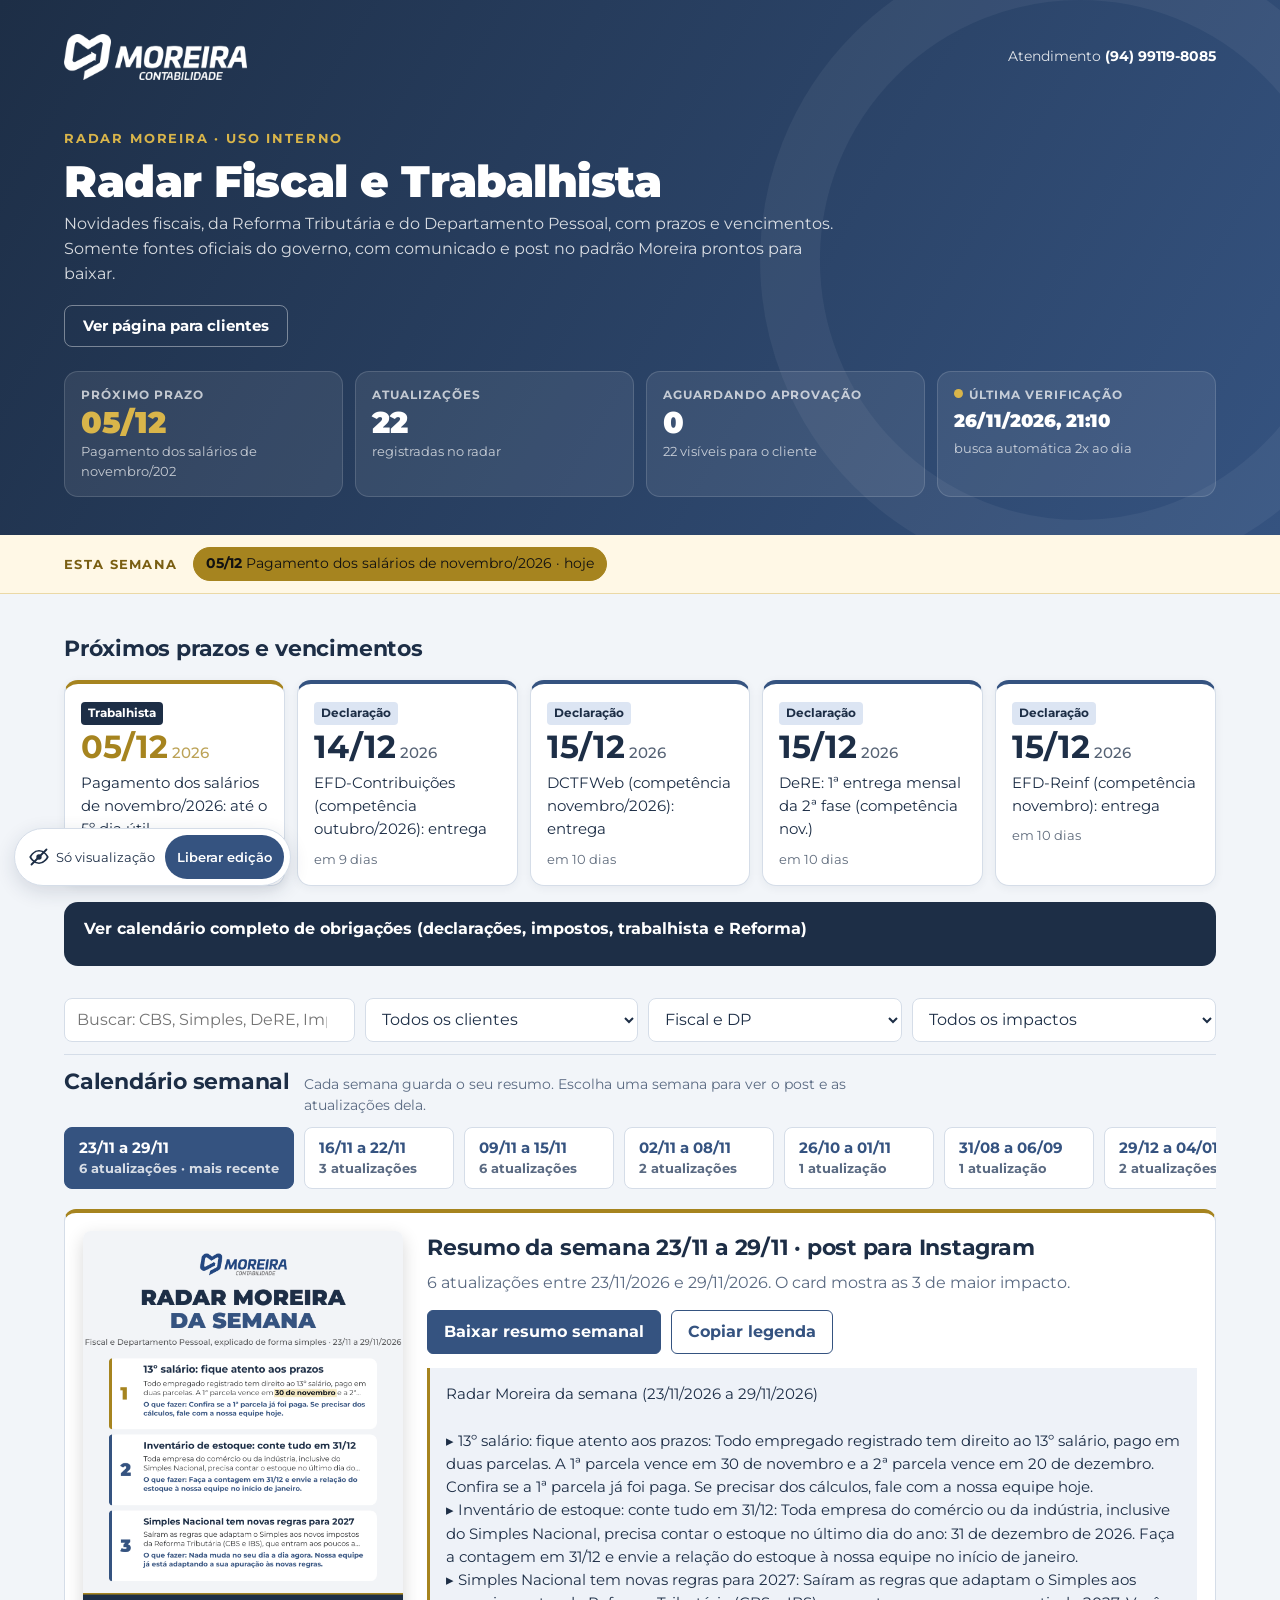
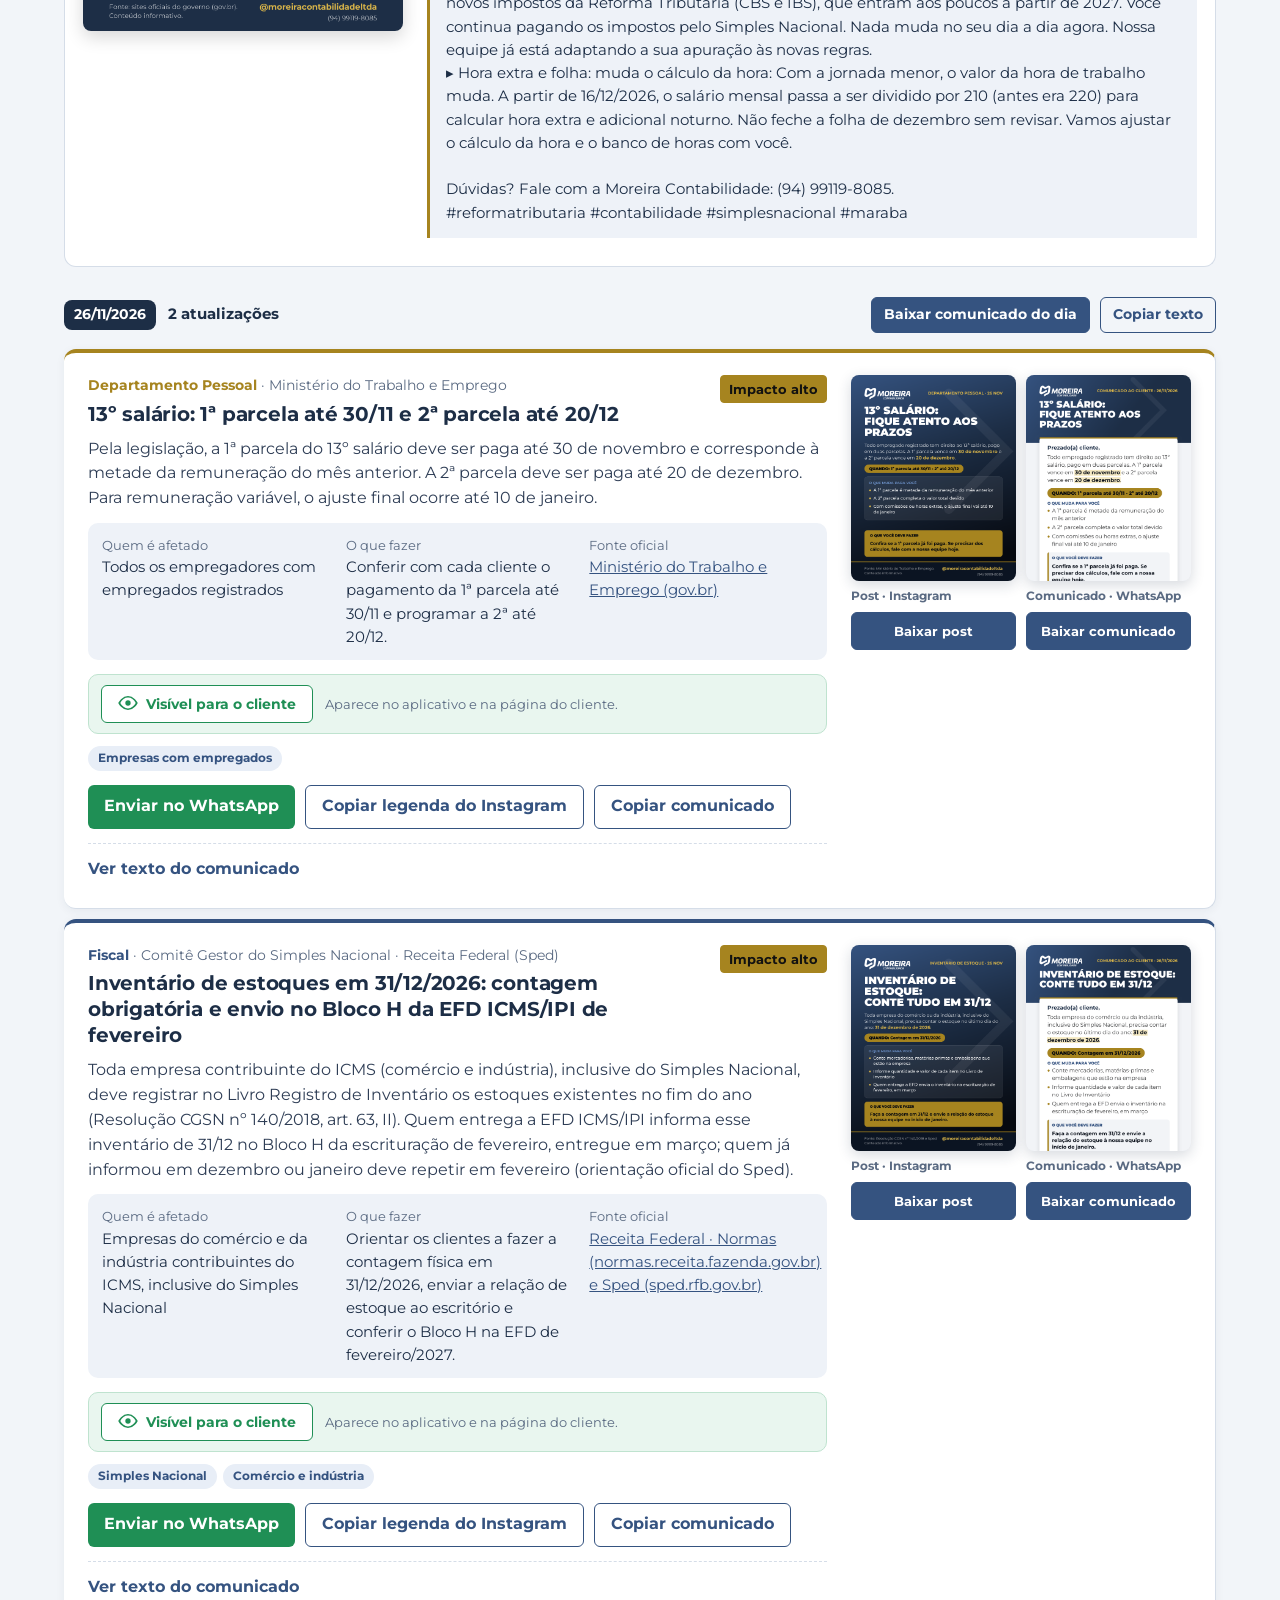
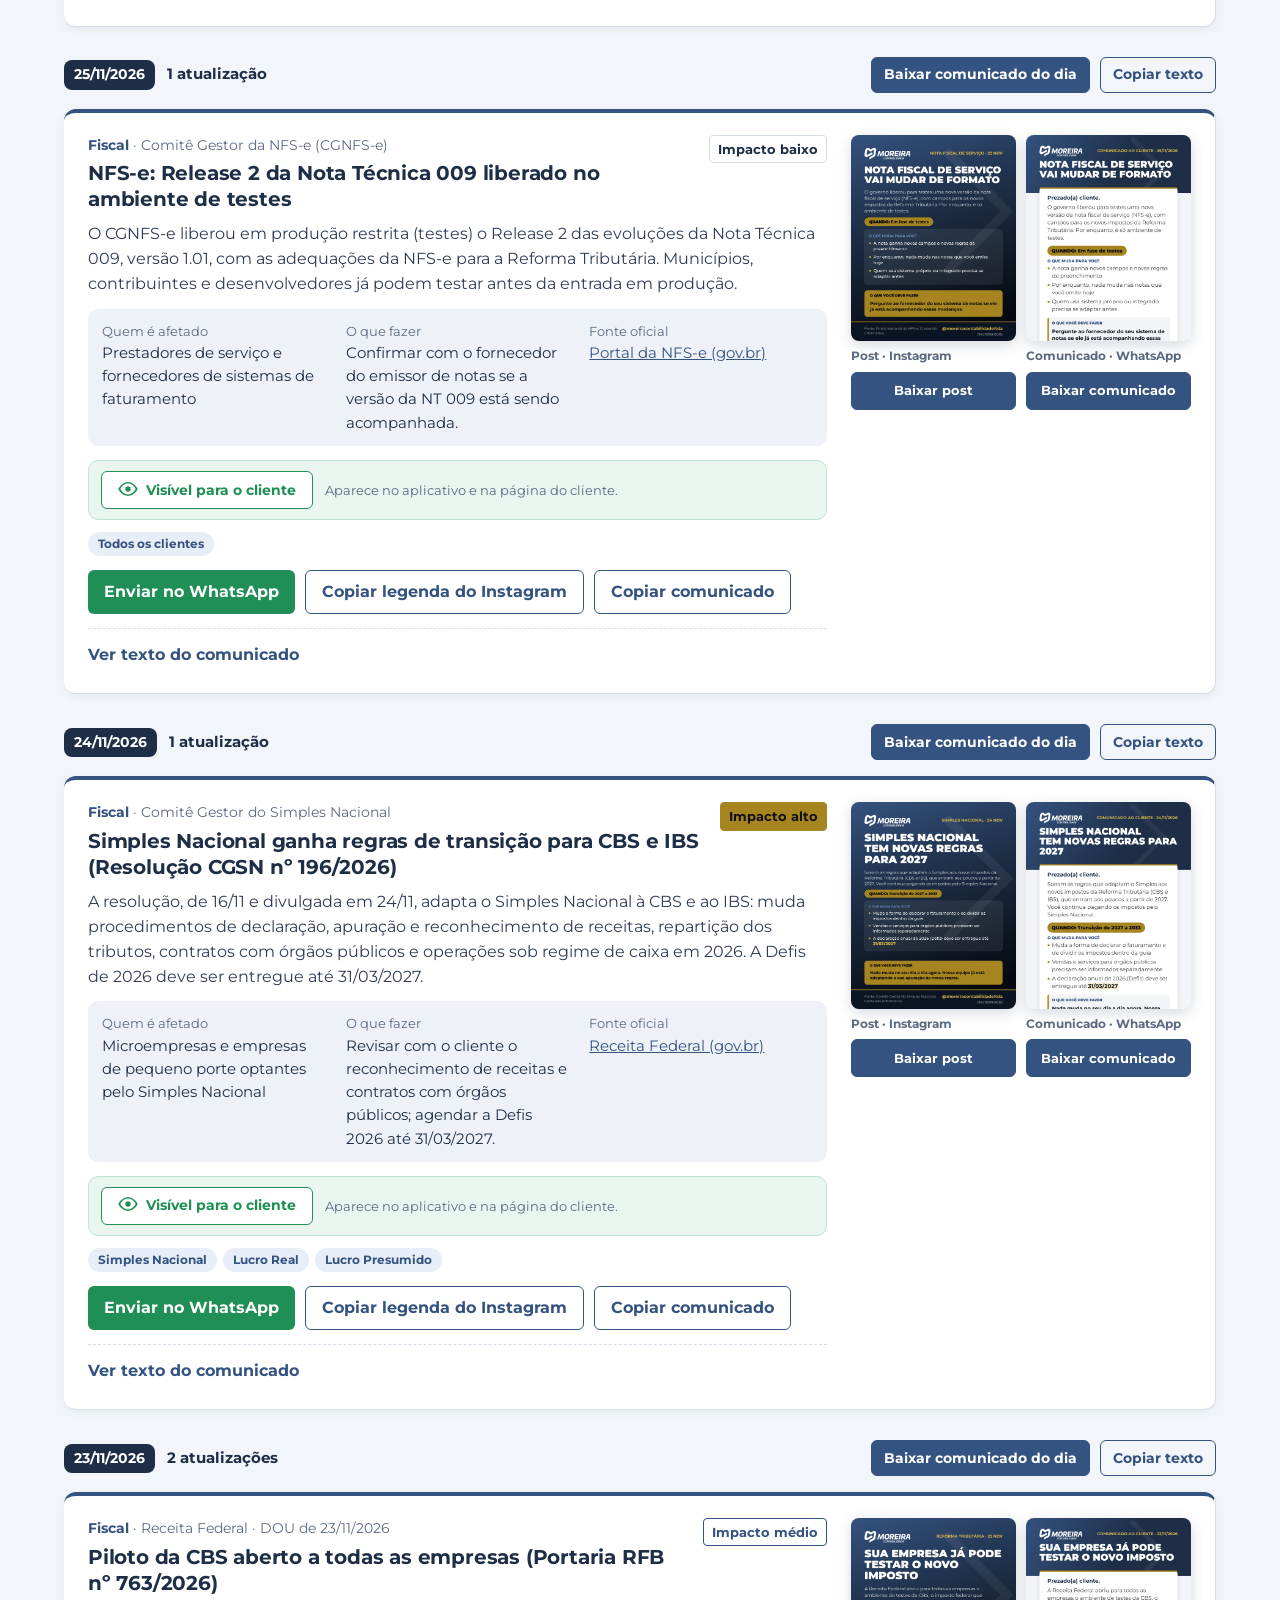
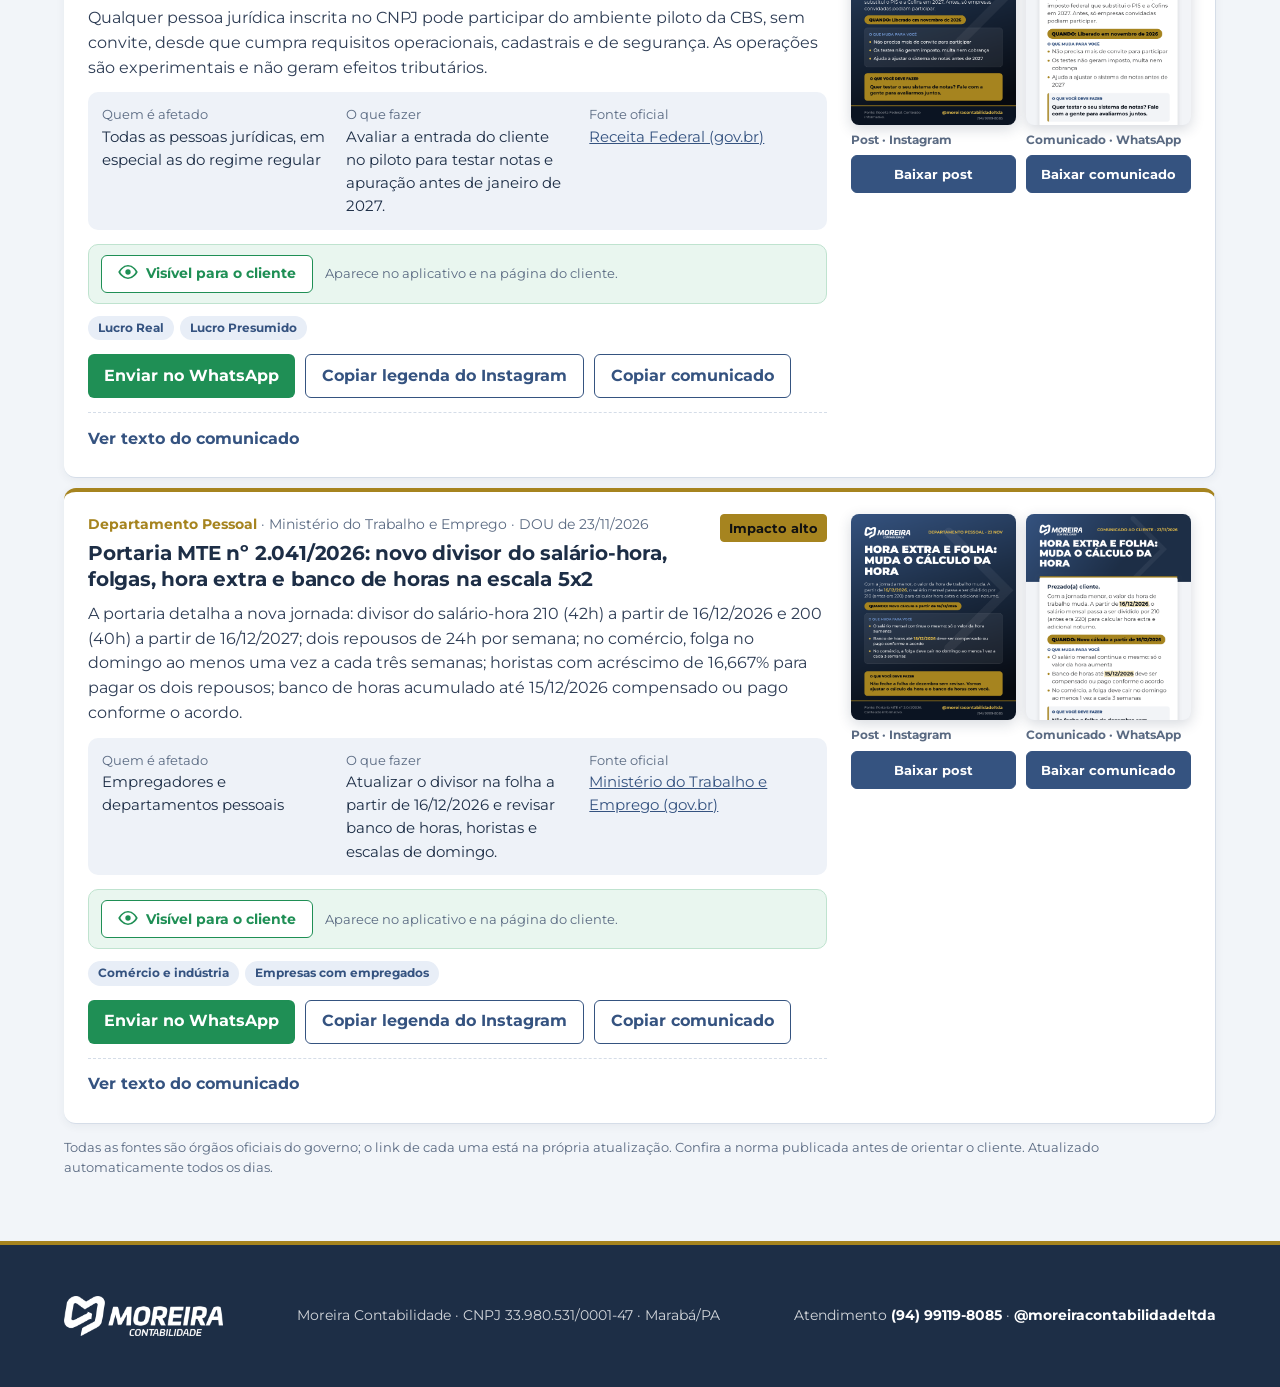
==== index.html @ 08dc89cf "Olho de visibilidade funcionando no site da equipe; convite do app no topo da página do cliente Co-A" ====
<!DOCTYPE html>
<html lang="pt-BR">
<head>
<meta charset="utf-8">
<meta name="viewport" content="width=device-width, initial-scale=1">
<title>Radar Fiscal e Trabalhista · Moreira Contabilidade</title>
<link rel="preconnect" href="https://fonts.googleapis.com">
<link href="https://fonts.googleapis.com/css2?family=Montserrat:wght@300;400;500;700;800;900&display=swap" rel="stylesheet">
<style>
/* VOICE: escritório de planejamento fiscal — sóbrio, direto, cada item acionável
   IDEA: o mural de prazos e o livro de registro de normas de um escritório contábil
   PICTURE: régua de prazos próximos (até a virada para 2027) + registro de atualizações
   COLOUR and TYPE: pedra, preto e tijolo; Schibsted Grotesk
   LAYOUT: cabeçalho com status, régua de prazos, filtros, registro em lista larga */
:root{color-scheme:light;--bg:#F2F5F9;--ink:#1D2E46;--panel:#fff;--line:#D5DDE8;--mute:#5A6A82;--brick:#355380;--soft:#EEF2F8;--azul:#355380;--navy:#1D2E46;--ouro:#A6841F;--ouroL:#D9B54A}

*{box-sizing:border-box;min-width:0}
body{margin:0;background:var(--bg);color:var(--ink);font:16px/1.55 "Univia Pro","Montserrat",system-ui,sans-serif;overflow-x:clip}
.band{padding:clamp(24px,4vw,56px) max(5vw,16px)}
.wrap{max-width:1240px;margin:0 auto}
h1{font-size:clamp(32px,5vw,48px);line-height:1.05;margin:0 0 10px;text-wrap:balance;font-weight:700}
h2{font-size:22px;margin:0 0 14px}
.lede{max-width:64ch;color:var(--mute);margin:0}
.status{display:flex;flex-wrap:wrap;gap:8px 22px;margin-top:18px;font-size:14px}
.status b{font-weight:700}
.dot{display:inline-block;width:9px;height:9px;border-radius:50%;background:var(--brick);margin-right:6px;vertical-align:1px}
.rule{background:var(--ink);color:var(--bg)}
.rule h2{color:var(--bg)}
.track{display:grid;grid-template-columns:repeat(auto-fit,minmax(200px,1fr));gap:0;border-top:2px solid var(--bg)}
.stop{padding:16px 18px 18px 0;border-right:1px solid color-mix(in srgb,var(--bg) 25%,transparent);margin-right:18px}
.stop:last-child{border-right:0}
.stop .d{font-size:32px;font-weight:700;line-height:1;white-space:nowrap}
.stop .d small{font-size:15px;font-weight:500;opacity:.75;margin-left:4px}
.stop .t{font-size:15px;margin-top:8px}
.stop.hot .d{color:var(--brick)}
.tools{display:flex;flex-wrap:wrap;gap:10px;align-items:center;margin-bottom:18px}
input,select,button{font:inherit;font-size:16px}
input[type=search],select{height:44px;border:1px solid var(--line);background:var(--panel);color:var(--ink);border-radius:6px;padding:0 12px}
input[type=search]{flex:1 1 240px}
button{min-height:44px;border-radius:6px;border:1px solid var(--ink);background:transparent;color:var(--ink);padding:0 16px;cursor:pointer}
button.pri{background:var(--brick);border-color:var(--brick);color:#fff}
button:focus-visible,input:focus-visible,select:focus-visible,summary:focus-visible{outline:3px solid var(--brick);outline-offset:2px}
.day{margin:28px 0 8px;font-size:15px;font-weight:700;border-bottom:2px solid var(--ink);padding-bottom:6px;display:flex;justify-content:space-between;gap:10px;flex-wrap:wrap;align-items:end}
.day button{min-height:36px;font-size:14px;padding:0 12px}
.item{background:var(--panel);border:1px solid var(--line);border-radius:8px;margin:10px 0;padding:16px 18px}
.head{display:grid;grid-template-columns:minmax(0,1fr) auto;gap:6px 16px}
.item h3{margin:0;font-size:18px;line-height:1.3}
.org{font-size:14px;color:var(--mute)}
.tag{font-size:13px;font-weight:700;border-radius:4px;padding:3px 8px;white-space:nowrap;align-self:start;border:1px solid var(--line)}
.tag.alto{background:var(--brick);color:#fff;border-color:var(--brick)}
.tag.medio{border-color:var(--ink)}
.item p{margin:10px 0 0;max-width:80ch}
.meta{display:grid;grid-template-columns:repeat(auto-fit,minmax(220px,1fr));gap:8px 20px;margin-top:12px;font-size:15px}
.meta span{color:var(--mute);display:block;font-size:13px}
details{margin-top:14px;border-top:1px dashed var(--line);padding-top:10px}
summary{cursor:pointer;font-weight:700;min-height:32px;display:flex;align-items:center}
.msg{white-space:pre-wrap;background:var(--soft);border-left:3px solid var(--brick);padding:14px 16px;margin:10px 0;font-size:15px;max-width:80ch}
.row{display:flex;gap:10px;flex-wrap:wrap;align-items:center}
a{color:var(--brick)}
.empty{padding:40px 0;color:var(--mute)}
.toast{position:fixed;left:50%;bottom:20px;transform:translateX(-50%);background:var(--ink);color:var(--bg);padding:10px 16px;border-radius:6px;font-size:14px;opacity:0;transition:opacity .2s;pointer-events:none}
.toast.on{opacity:1}
.foot{font-size:13px;color:var(--mute)}
.post{display:grid;grid-template-columns:minmax(0,420px) minmax(0,1fr);gap:28px;align-items:start}

.prev{display:grid;grid-template-columns:minmax(0,420px) minmax(0,1fr);gap:20px;align-items:start;margin-top:10px}.prev img{width:100%;display:block;border-radius:8px;box-shadow:0 6px 18px rgba(0,0,0,.16);background:#e3e7ed;min-height:200px}.prev .row{margin-top:10px}@media(max-width:640px){.prev{grid-template-columns:1fr}}
.cal{margin-bottom:14px}.calhead{display:flex;flex-wrap:wrap;gap:4px 14px;align-items:baseline;margin-bottom:10px}.weeks{display:flex;gap:10px;overflow-x:auto;padding-bottom:6px;scroll-snap-type:x mandatory}.wk{flex:none;scroll-snap-align:start;min-width:150px;text-align:left;background:var(--panel);border:1px solid var(--line);border-radius:8px;padding:10px 14px;line-height:1.3}.wk b{display:block;font-size:15px}.wk span{font-size:13px;color:var(--mute)}.wk[aria-selected=true]{background:var(--ink);color:var(--bg);border-color:var(--ink)}.wk[aria-selected=true] span{color:inherit;opacity:.8}.wk.all{min-width:120px}
.week{display:grid;grid-template-columns:minmax(0,320px) minmax(0,1fr);gap:24px;align-items:start;background:var(--panel);border:1px solid var(--line);border-radius:10px;padding:18px;margin-bottom:10px}.week img{width:100%;display:block;border-radius:8px;box-shadow:0 6px 18px rgba(0,0,0,.16)}@media(max-width:640px){.cal{margin-bottom:14px}.calhead{display:flex;flex-wrap:wrap;gap:4px 14px;align-items:baseline;margin-bottom:10px}.weeks{display:flex;gap:10px;overflow-x:auto;padding-bottom:6px;scroll-snap-type:x mandatory}.wk{flex:none;scroll-snap-align:start;min-width:150px;text-align:left;background:var(--panel);border:1px solid var(--line);border-radius:8px;padding:10px 14px;line-height:1.3}.wk b{display:block;font-size:15px}.wk span{font-size:13px;color:var(--mute)}.wk[aria-selected=true]{background:var(--ink);color:var(--bg);border-color:var(--ink)}.wk[aria-selected=true] span{color:inherit;opacity:.8}.wk.all{min-width:120px}
.week{grid-template-columns:1fr}}
.thumbs{display:grid;grid-template-columns:1fr 1fr;gap:12px}.thumbs figure{margin:0}.thumbs figcaption{font-size:13px;color:var(--mute);margin:6px 0}.thumbs button{width:100%;font-size:14px;padding:0 8px}
.area{font-weight:700;color:var(--ink)}.area.dp{color:var(--brick)}
.tp{display:inline-block;font-size:12px;font-weight:700;border-radius:4px;padding:2px 7px;margin-bottom:6px;background:rgba(255,255,255,.14)}.tp.imposto{background:#A6841F;color:#111}.tp.declaracao{background:#688BC0;color:#111}.tp.trabalhista{background:#c8371e;color:#fff}
.cal2{margin-top:22px;border-top:1px solid color-mix(in srgb,var(--bg) 25%,transparent);padding-top:14px}.cal2 summary{cursor:pointer;font-weight:700;min-height:44px;display:flex;align-items:center}
.cal2 .row button{color:var(--bg);border-color:color-mix(in srgb,var(--bg) 40%,transparent);min-height:38px;font-size:14px}.cal2 .row button[aria-pressed=true]{background:var(--bg);color:var(--ink)}
.mes{font-size:15px;font-weight:700;margin:18px 0 6px;opacity:.85}
.cl{display:grid;grid-template-columns:92px minmax(0,1fr);gap:4px 16px;padding:10px 0;border-bottom:1px solid color-mix(in srgb,var(--bg) 18%,transparent)}.cl .d{font-weight:700;font-size:20px;white-space:nowrap}.cl .d small{display:block;font-size:12px;font-weight:500;opacity:.7}.cl p{margin:2px 0 0;font-size:14px;opacity:.8}.cl a{color:#D9B54A;font-size:13px}.cl.past{opacity:.45}
.gal{display:grid;grid-template-columns:repeat(auto-fill,minmax(220px,1fr));gap:20px}.gal figure{margin:0}.gal canvas{width:100%;height:auto;display:block;border-radius:8px;box-shadow:0 6px 18px rgba(0,0,0,.16)}.gal figcaption{font-size:14px;margin:8px 0}.gal button{width:100%}
.cardbox canvas{width:100%;height:auto;display:block;border-radius:8px;box-shadow:0 10px 30px rgba(0,0,0,.18)}
@media(max-width:760px){.post{grid-template-columns:1fr}}
@media(prefers-reduced-motion:reduce){.toast{transition:none}}
@media(max-width:600px){.head{grid-template-columns:1fr}.stop{border-right:0;border-bottom:1px solid color-mix(in srgb,var(--bg) 25%,transparent);margin-right:0}}

/* ===== Identidade Moreira Contabilidade ===== */
@font-face{font-family:"Univia Pro";src:url(fonts/UniviaPro-Regular.otf) format("opentype");font-weight:400;font-display:swap}
@font-face{font-family:"Univia Pro";src:url(fonts/UniviaPro-Medium.otf) format("opentype");font-weight:500;font-display:swap}
@font-face{font-family:"Univia Pro";src:url(fonts/UniviaPro-Bold.otf) format("opentype");font-weight:700;font-display:swap}
@font-face{font-family:"Univia Pro";src:url(fonts/UniviaPro-Black.otf) format("opentype");font-weight:900;font-display:swap}
h1,h2,h3{letter-spacing:-.01em}
.hero{background:linear-gradient(120deg,var(--navy) 0%,var(--azul) 100%);color:#fff;position:relative;overflow:hidden;padding-top:clamp(22px,3vw,34px)}
.hero::after{content:"";position:absolute;right:-120px;top:-60px;width:520px;height:520px;border:60px solid rgba(255,255,255,.05);border-radius:50%;pointer-events:none}
.hero .wrap{position:relative;z-index:1}
.topbar{display:flex;justify-content:space-between;align-items:center;gap:16px;flex-wrap:wrap;margin-bottom:clamp(26px,4vw,46px)}
.topbar img{height:46px;width:auto;display:block}
.topbar .contato{font-size:14px;color:rgba(255,255,255,.85)}
.topbar .contato a{color:#fff;text-decoration:none;font-weight:700}
.eyebrow{display:inline-block;font-size:13px;font-weight:700;letter-spacing:.14em;text-transform:uppercase;color:var(--ouroL);margin-bottom:10px}
.hero h1{color:#fff;font-weight:900;font-size:clamp(34px,5vw,54px)}
.hero .lede{color:rgba(255,255,255,.82)}
.hero .status{color:#fff;background:rgba(255,255,255,.08);border:1px solid rgba(255,255,255,.16);border-radius:10px;padding:10px 16px;display:inline-flex}
.dot{background:var(--ouroL)}
.rule{background:var(--navy);color:#fff}
.rule h2{color:#fff}
.track{border-top:3px solid var(--ouro)}
.stop{border-right:1px solid rgba(255,255,255,.14)}
.stop .d{color:#fff}
.stop.hot .d{color:var(--ouroL)}
.tp{background:rgba(255,255,255,.12);color:#fff}
.tp.imposto{background:var(--ouro);color:#111}.tp.declaracao{background:#8FA9D2;color:var(--navy)}.tp.trabalhista{background:#fff;color:var(--navy)}.tp.reforma{background:transparent;color:#fff;border:1px solid rgba(255,255,255,.5)}
.cal2{border-top:1px solid rgba(255,255,255,.16)}
.cal2 .row button{color:#fff;border-color:rgba(255,255,255,.35)}.cal2 .row button[aria-pressed=true]{background:#fff;color:var(--navy)}
.cl{border-bottom:1px solid rgba(255,255,255,.1)}.cl a{color:var(--ouroL)}
button{border-color:var(--azul);color:var(--azul);font-weight:700}
button.pri{background:var(--azul);border-color:var(--azul);color:#fff}
button.pri:hover{background:var(--navy)}
button:focus-visible,input:focus-visible,select:focus-visible,summary:focus-visible{outline-color:var(--ouro)}
input[type=search],select{border-radius:8px}
.day{border-bottom:2px solid var(--azul);color:var(--navy)}
.item{border-radius:12px;border-left:4px solid var(--azul);box-shadow:0 2px 10px rgba(29,46,70,.06)}
.item h3{color:var(--navy)}
.tag.alto{background:var(--ouro);color:#111;border-color:var(--ouro)}
.tag.medio{border-color:var(--azul);color:var(--azul)}
.area{color:var(--azul)}.area.dp{color:var(--ouro)}
.msg{border-left-color:var(--ouro)}
a{color:var(--azul)}
.wk[aria-selected=true]{background:var(--azul);border-color:var(--azul);color:#fff}
.week{border-radius:12px;border-top:4px solid var(--ouro)}
.toast{background:var(--navy);color:#fff}
.site-foot{background:var(--navy);color:rgba(255,255,255,.8);font-size:14px}
.site-foot .wrap{display:flex;flex-wrap:wrap;gap:16px 40px;align-items:center;justify-content:space-between}
.site-foot img{height:40px;width:auto;display:block}
.site-foot a{color:#fff;font-weight:700;text-decoration:none}
.site-foot .gold{height:4px;background:var(--ouro);margin:0}

/* ===== Layout v2 ===== */
.hero{padding-bottom:clamp(26px,3vw,40px)}
.hero h1{font-size:clamp(30px,4vw,44px);margin-bottom:8px}
.hero .lede{max-width:70ch}
.kpis{display:grid!important;grid-template-columns:repeat(4,minmax(0,1fr));gap:12px;background:none!important;border:0!important;padding:0!important;margin-top:24px}
.kpi{background:rgba(255,255,255,.08);border:1px solid rgba(255,255,255,.14);border-radius:14px;padding:14px 16px;display:flex;flex-direction:column;gap:2px}
.kpi span{font-size:12px;letter-spacing:.08em;text-transform:uppercase;color:rgba(255,255,255,.7);font-weight:700}
.kpi b{font-size:30px;font-weight:900;line-height:1.1;color:#fff}.kpi b.sm{font-size:18px;padding:6px 0 4px}
.kpi:first-child b{color:var(--ouroL)}
.kpi small{font-size:13px;color:rgba(255,255,255,.72)}
@media(max-width:800px){.kpis{grid-template-columns:1fr 1fr}}
.rule{background:var(--bg);color:var(--ink);padding-top:clamp(24px,3vw,40px);padding-bottom:10px}
.rule h2{color:var(--navy)}
.track{border-top:0;gap:12px;grid-template-columns:repeat(auto-fit,minmax(190px,1fr))}
.stop{background:#fff;border:1px solid var(--line)!important;border-radius:14px;margin:0!important;padding:16px;box-shadow:0 2px 10px rgba(29,46,70,.06);border-top:4px solid var(--azul)!important}
.stop.hot{border-top-color:var(--ouro)!important}
.stop .d{color:var(--navy)}.stop.hot .d{color:var(--ouro)}
.stop .t{color:var(--ink)}
.tp{background:var(--soft);color:var(--navy)}.tp.declaracao{background:#DCE5F3;color:var(--navy)}.tp.trabalhista{background:var(--navy);color:#fff}.tp.reforma{color:var(--azul);border-color:var(--azul)}
.cal2{background:var(--navy);color:#fff;border-radius:14px;padding:6px 20px 14px;margin-top:16px;border:0}
.cal2 summary{color:#fff}
.tools{position:sticky;top:0;z-index:5;background:rgba(242,245,249,.94);backdrop-filter:blur(6px);padding:12px 0;margin:0 0 10px;border-bottom:1px solid var(--line)}
main.band{padding-top:10px}
.day{border-bottom:0;margin:30px 0 10px;align-items:center}
.dchip{display:inline-block;background:var(--navy);color:#fff;border-radius:8px;padding:4px 10px;margin-right:8px;font-size:14px}
.item{display:grid;grid-template-columns:minmax(0,1fr) 340px;gap:24px;padding:22px 24px;border-left:0;border-top:4px solid var(--azul)}
.item.is-dp{border-top-color:var(--ouro)}
.item .org{margin-bottom:4px}
.item h3{font-size:20px;line-height:1.3}
.item p{color:#2E3D55}
.meta{grid-template-columns:repeat(3,minmax(0,1fr));background:var(--soft);border-radius:10px;padding:12px 14px}
.imedia .thumbs{grid-template-columns:1fr 1fr;gap:10px}
.imedia img{width:100%;display:block;border-radius:8px;box-shadow:0 4px 14px rgba(29,46,70,.18);background:#e3e7ed;aspect-ratio:4/5;object-fit:cover;object-position:top}
.imedia figcaption{font-size:12px;font-weight:700;color:var(--mute);margin:6px 0}
.imedia button{min-height:38px;font-size:13px}
details summary{color:var(--azul)}
details .msg{max-width:none}
@media(max-width:900px){.item{grid-template-columns:1fr}.meta{grid-template-columns:1fr}}

/* ===== v3: alerta, perfis, agenda, calendário do mês, modo cliente ===== */
.hero-links{margin-top:18px}
.btn-ghost,.btn-gold{display:inline-flex;align-items:center;min-height:42px;padding:0 18px;border-radius:8px;font-weight:700;text-decoration:none;font-size:15px}
.btn-ghost{color:#fff;border:1px solid rgba(255,255,255,.4)}.btn-ghost:hover{background:rgba(255,255,255,.1)}
.btn-gold{background:var(--ouroL);color:var(--navy)}
.alerta{background:#FFF8E6;border-bottom:1px solid #EBD9A6;padding:12px max(5vw,16px)}
.alerta .wrap{display:flex;gap:10px 16px;align-items:center;flex-wrap:wrap}
.atit{font-size:13px;letter-spacing:.1em;text-transform:uppercase;color:#7A5F12}
.achips{display:flex;flex-wrap:wrap;gap:8px}
.achip{background:#fff;border:1px solid #E5D3A0;border-radius:999px;padding:5px 12px;font-size:14px;color:var(--navy)}
.achip.urg{background:var(--ouro);border-color:var(--ouro);color:#111}
.calbar{justify-content:space-between;margin-top:14px}
.cal2 button.gold{background:var(--ouroL);border-color:var(--ouroL);color:var(--navy)}
#viewBtns button{min-height:38px;font-size:14px}
.clinks{display:flex;flex-wrap:wrap;gap:4px 16px;align-items:center;margin-top:4px}
.clinks a,.clinks span{font-size:13px}
button.lnk{border:0;background:none;color:var(--ouroL);padding:0;min-height:0;font-size:13px;font-weight:400;text-decoration:underline;cursor:pointer}
.gnav{display:flex;align-items:center;justify-content:space-between;margin:6px 0 10px}.gnav b{font-size:18px}
.gnav button{color:#fff;border-color:rgba(255,255,255,.35);min-height:38px;font-size:20px;padding:0 14px}
.gwk,.ggrid{display:grid;grid-template-columns:repeat(7,minmax(0,1fr));gap:6px}
.gwk span{font-size:12px;text-transform:uppercase;letter-spacing:.06em;opacity:.7;padding:0 6px}
.gc{min-height:96px;background:rgba(255,255,255,.06);border-radius:8px;padding:6px;display:flex;flex-direction:column;gap:3px;overflow:hidden}
.gc.vazio{background:none}.gc.fds{background:rgba(255,255,255,.03)}
.gc.hoje{outline:2px solid var(--ouroL)}
.gn{font-size:13px;font-weight:700;opacity:.85}
.ge{font-size:11px;line-height:1.25;border-radius:4px;padding:2px 5px;background:rgba(255,255,255,.14);white-space:nowrap;overflow:hidden;text-overflow:ellipsis}
.ge.imposto{background:var(--ouro);color:#111}.ge.declaracao{background:#8FA9D2;color:var(--navy)}.ge.trabalhista{background:#fff;color:var(--navy)}
.gm{font-size:11px;opacity:.75}
@media(max-width:700px){.gc{min-height:56px}.ge{display:none}.gc.tem::after{content:"•";color:var(--ouroL);font-size:20px;line-height:1}}
.perf{display:flex;flex-wrap:wrap;gap:6px;margin-top:12px}
.perf span{font-size:12px;font-weight:700;color:var(--azul);background:#E8EEF7;border-radius:999px;padding:3px 10px}
.acts{margin-top:14px}
a.btn{display:inline-flex;align-items:center;min-height:44px;padding:0 16px;border-radius:6px;font-weight:700;text-decoration:none}
a.btn.wa{background:#1F8F55;color:#fff}a.btn.wa:hover{background:#18734a}
a.btn.pri{background:var(--azul);color:#fff}
/* modo cliente */
.cliente .tools #imp,.cliente .tools #setor,.cliente #cal,.cliente #week,.cliente .foot.interno,.cliente .cal2 .foot{display:none!important}
.cliente .citem{grid-template-columns:minmax(0,1fr) 300px}
.cliente .citem h3{font-size:22px;margin:4px 0 6px}
.cliente .citem p{font-size:16.5px}
.cliente mark{background:#F5E9C2;color:var(--navy);font-weight:700;padding:0 3px;border-radius:3px}
.cpts{margin:10px 0 0;padding-left:20px}.cpts li{margin:4px 0}
.quando{display:inline-block;margin-top:12px;background:var(--ouro);color:#111;font-weight:800;border-radius:999px;padding:5px 14px;font-size:14px}
.cacao{margin-top:14px;background:var(--soft);border-left:4px solid var(--ouro);border-radius:8px;padding:12px 14px;font-weight:700;color:var(--navy)}
.cacao span{display:block;font-size:12px;letter-spacing:.08em;text-transform:uppercase;color:var(--mute);font-weight:700;margin-bottom:2px}
.cfonte{font-size:13px;color:var(--mute)!important;margin-top:12px!important}
.cliente .imedia img{aspect-ratio:auto;margin-bottom:10px}
.cliente .imedia button{width:100%}
@media(max-width:900px){.cliente .citem{grid-template-columns:1fr}}

.areatabs{margin:6px 0 18px}
.tabs{display:inline-flex;flex-wrap:wrap;gap:6px;background:#fff;border:1px solid var(--line);border-radius:12px;padding:6px}
.tabs button{border:0;border-radius:8px;min-height:44px;padding:0 18px;color:var(--navy);background:transparent;font-weight:700}
.tabs button[aria-selected=true]{background:var(--azul);color:#fff}
.tabs button:not([aria-selected=true]):hover{background:var(--soft)}
.vendo{margin:10px 0 0;color:var(--mute);font-size:15px}.vendo b{color:var(--navy)}

/* ===== v4: área do cliente e visibilidade ===== */
.vis{display:flex;flex-wrap:wrap;align-items:center;gap:6px 12px;margin-top:14px;padding:10px 12px;border-radius:10px;background:#E9F6EF;border:1px solid #BFE3CF}
.vis.off{background:#FFF4E5;border-color:#F0D3A6}
.visbtn{min-height:38px;font-size:14px;border-color:#1F8F55;color:#1F8F55;background:#fff}
.vis.off .visbtn{border-color:#B7791F;color:#8A5A12}
.visbtn .eye{vertical-align:-4px;margin-right:4px}.vis.note small{color:#5A6B82}
#chavechip{position:fixed;left:14px;bottom:14px;z-index:40;display:flex;gap:10px;align-items:center;background:#fff;border:1px solid #D5DDE8;border-radius:999px;padding:6px 6px 6px 14px;box-shadow:0 6px 20px rgba(29,46,70,.14);font-size:13px;color:#1D2E46}
#chavechip .eye{vertical-align:-5px;margin-right:4px}#chavechip button{border:0;background:#355380;color:#fff;border-radius:999px;padding:7px 12px;font:inherit;font-weight:600;cursor:pointer}
.chovl{position:fixed;inset:0;background:rgba(29,46,70,.55);z-index:60;display:grid;place-items:center;padding:16px}
.chbox{background:#fff;border-radius:16px;max-width:420px;width:100%;padding:22px;box-shadow:0 20px 50px rgba(0,0,0,.25)}
.chbox h3{margin:0 0 8px;color:#1D2E46}.chbox p{margin:0 0 14px;color:#41516A;font-size:14px;line-height:1.45}
.chbox label{display:block;font-size:13px;font-weight:600;color:#1D2E46;margin-bottom:12px}
.chbox input{display:block;width:100%;box-sizing:border-box;margin-top:5px;padding:11px 12px;border:1px solid #C9D3E0;border-radius:10px;font:inherit;font-size:15px}
.chpw{position:relative;display:block}.chpw input{padding-right:46px}.chver{position:absolute;right:6px;top:50%;transform:translateY(-38%);border:0;background:none;color:#355380;cursor:pointer;padding:6px}
.cherr{color:#B42318!important;font-weight:600}.chbtns{display:flex;gap:10px;justify-content:flex-end}
.chbtns button{border-radius:10px;padding:10px 16px;font:inherit;font-weight:600;cursor:pointer;border:1px solid #C9D3E0;background:#fff;color:#1D2E46}.chbtns .chok{background:#1D2E46;color:#fff;border-color:#1D2E46}
@media print{#chavechip{display:none}}
.visbtn{cursor:pointer}.visbtn:hover{filter:brightness(.96);box-shadow:0 0 0 3px rgba(31,143,85,.15)}.vis small a{color:var(--azul);font-weight:600}
.vis small{color:var(--mute);font-size:13px}
.eye{font-size:16px}
.cliente .rule,.cliente .tools,.cliente #status,.cliente #alerta,.cliente #list,.cliente #areaTabs{display:none!important}
.cliente .hero{padding-bottom:26px}
#capp{margin-top:6px}
.cnav{display:grid;grid-template-columns:1fr 1fr;gap:12px}
.cnav button{display:flex;align-items:center;gap:14px;text-align:left;background:#fff;border:2px solid var(--line);border-radius:16px;padding:16px 18px;min-height:84px;color:var(--navy);position:relative}
.cnav button b{display:block;font-size:19px}.cnav button small{display:block;font-size:13.5px;color:var(--mute);font-weight:500;margin-top:2px}
.cnav button[aria-selected=true]{border-color:var(--azul);background:var(--azul);color:#fff}.cnav button[aria-selected=true] small{color:rgba(255,255,255,.8)}
.cico{flex:none;width:46px;height:46px;border-radius:12px;background:#E3EAF5;color:var(--azul);display:grid;place-items:center;font-weight:900;font-size:17px}
.cico.dp{background:#F6EBCB;color:#7A5F12}
.cnav button[aria-selected=true] .cico{background:rgba(255,255,255,.16);color:#fff}
.cnt{position:absolute;top:10px;right:12px;background:var(--ouroL);color:var(--navy);font-style:normal;font-weight:800;font-size:12px;border-radius:999px;padding:2px 9px}
.cnt[hidden]{display:none}
.cview{display:inline-flex;gap:6px;margin:16px 0 6px;background:#fff;border:1px solid var(--line);border-radius:12px;padding:5px}
.cview button{border:0;min-height:42px;border-radius:8px;padding:0 18px;color:var(--navy);background:none}
.cview button[aria-selected=true]{background:var(--navy);color:#fff}
.ccard{background:#fff;border:1px solid var(--line);border-top:4px solid var(--azul);border-radius:14px;padding:20px 22px;margin:14px 0;box-shadow:0 2px 10px rgba(29,46,70,.05)}
.ccard.is-dp{border-top-color:var(--ouro)}
.cmeta{font-size:13px;color:var(--mute);display:flex;gap:8px;align-items:center;flex-wrap:wrap}
.cnovo{background:var(--azul);color:#fff;border-radius:6px;padding:1px 8px;font-weight:700;font-size:12px}
.cimp{background:var(--ouro);color:#111;border-radius:6px;padding:1px 8px;font-weight:700;font-size:12px}
.ccard h3{font-size:21px;line-height:1.3;color:var(--navy);margin:6px 0 8px}
.csub{font-size:16.5px;color:#26354D;margin:0}
.ccard mark{background:#F5E9C2;color:var(--navy);font-weight:700;padding:0 3px;border-radius:3px}
.cbloco{margin-top:14px}.cbloco span,.cquando span,.cacao2 span{display:block;font-size:12px;letter-spacing:.08em;text-transform:uppercase;color:var(--mute);font-weight:700;margin-bottom:4px}
.cbloco ul{margin:0;padding-left:20px}.cbloco li{margin:5px 0;font-size:16px}
.cquando{margin-top:14px;display:inline-block;background:#FFF8E6;border:1px solid #EBD9A6;border-radius:10px;padding:8px 14px;font-weight:700;color:var(--navy)}
.cacao2{margin-top:14px;background:var(--soft);border-left:4px solid var(--azul);border-radius:8px;padding:12px 14px;font-weight:700;color:var(--navy);font-size:16px}
.cfoot{display:flex;flex-wrap:wrap;justify-content:space-between;align-items:center;gap:10px;margin-top:16px;padding-top:12px;border-top:1px solid var(--line);font-size:13px;color:var(--mute)}
a.btn.sm,button.sm{min-height:38px;font-size:14px;padding:0 14px}
.cimg{margin-top:14px;max-width:360px}.cimg img{width:100%;border-radius:10px;display:block;margin-bottom:8px;box-shadow:0 4px 14px rgba(29,46,70,.18)}.cimg[hidden]{display:none}.cimg button{width:100%}
.csemana{display:flex;flex-wrap:wrap;gap:8px;align-items:center;background:#FFF8E6;border:1px solid #EBD9A6;border-radius:12px;padding:12px 14px;margin:10px 0}
.csemana>b{font-size:13px;letter-spacing:.08em;text-transform:uppercase;color:#7A5F12;margin-right:4px}
.achip.fer{background:#E9F6EF;border-color:#BFE3CF}
button.gold2{background:var(--ouroL);border-color:var(--ouroL);color:var(--navy)}
.cmes{font-size:17px;color:var(--navy);margin:22px 0 8px;padding-bottom:6px;border-bottom:2px solid var(--line)}
.cprazo{display:grid;grid-template-columns:62px minmax(0,1fr);gap:14px;align-items:start;background:#fff;border:1px solid var(--line);border-radius:12px;padding:12px 14px;margin:8px 0}
.cprazo.fer{background:#F1FAF5;border-color:#BFE3CF}
.cdia{background:var(--navy);color:#fff;border-radius:10px;text-align:center;padding:6px 0}.cdia b{display:block;font-size:22px;line-height:1.1}.cdia small{font-size:12px;opacity:.8}
.cprazo.fer .cdia{background:#1F8F55}
.ctit{font-weight:700;color:var(--navy);font-size:16px}.cprazo p{margin:4px 0 0;color:var(--mute);font-size:14.5px}
.tfer{background:#1F8F55;color:#fff;border-radius:6px;padding:1px 8px;font-size:12px}
@media(max-width:640px){.cnav{grid-template-columns:1fr}.cview{display:flex}.cview button{flex:1}.ccard{padding:16px}}

.gbanner{display:flex;align-items:center;gap:14px;width:100%;text-align:left;background:linear-gradient(120deg,var(--navy),var(--azul));color:#fff;border:0;border-radius:16px;padding:16px 18px;margin:10px 0 4px;min-height:80px;cursor:pointer}
.gbanner b{display:block;font-size:18px}.gbanner small{display:block;color:rgba(255,255,255,.82);font-weight:500;font-size:14px;margin-top:2px}
.gbico{flex:none;width:48px;height:48px;border-radius:12px;background:var(--ouroL);color:var(--navy);display:grid;place-items:center;font-weight:900}
.garr{margin-left:auto;font-size:30px;color:var(--ouroL)}
.gtop{display:flex;flex-direction:column;gap:10px;align-items:flex-start;margin:12px 0}.gtop h2{margin:0;color:var(--navy)}.gtop p{margin:4px 0 0;color:var(--mute)}
.gitem{background:#fff;border:1px solid var(--line);border-radius:14px;margin:10px 0;padding:0 16px}
.gitem summary{min-height:60px;font-size:17px;color:var(--navy);gap:12px}
.gic{flex:none;width:34px;height:34px;border-radius:10px;background:#E3EAF5;color:var(--azul);display:grid;place-items:center;font-weight:900;font-size:13px}
.gitem[open] .gic{background:var(--azul);color:#fff}
.gbody{padding:2px 0 16px;font-size:16px;color:#26354D}.gbody p{margin:8px 0}
.gl{padding-left:20px;margin:6px 0}.gl li{margin:7px 0}
.gt{width:100%;border-collapse:collapse;font-size:15px;margin:6px 0}.gt th,.gt td{border:1px solid var(--line);padding:8px 10px;text-align:left;vertical-align:top}.gt th{background:var(--soft);color:var(--navy)}
.gfonte{font-size:13px;color:var(--mute)}
.gcta{display:flex;flex-wrap:wrap;gap:12px;align-items:center;justify-content:space-between;background:#FFF8E6;border:1px solid #EBD9A6;border-radius:14px;padding:14px 16px;margin:16px 0}
@media(max-width:600px){.gt{font-size:13.5px}}
.tp.feriado,.ge.feriado{background:#1F8F55;color:#fff}
.ccid{display:flex;flex-wrap:wrap;align-items:center;gap:8px;margin:8px 0;font-weight:700;color:var(--navy);font-size:15px}.ccid select{height:42px;border:1px solid var(--line);border-radius:8px;padding:0 10px;font:inherit;font-size:15px;background:#fff}

.mbox{background:#FFF5F2;border:2px solid #E8B4A6;border-radius:16px;padding:14px 14px 6px;margin:12px 0 16px}
.mhead{display:flex;gap:12px;align-items:center;margin-bottom:8px}.mhead b{display:block;font-size:18px;color:#8A2A12}.mhead small{display:block;color:#6B4A40;font-size:14px}
.mico{flex:none;width:42px;height:42px;border-radius:50%;background:#B83A1B;color:#fff;display:grid;place-items:center;font-weight:900;font-size:22px}
.mitem{background:#fff;border:1px solid #F0CFC5;border-radius:12px;margin:8px 0;padding:0 14px}
.mitem summary{min-height:54px;font-size:16px;color:var(--navy);gap:10px}
.mitem.top{border:2px solid #B83A1B}.mitem.top summary{font-size:17px}
.murg{background:#B83A1B;color:#fff;border-radius:6px;padding:2px 8px;font-size:12px;font-weight:800;flex:none}
.mval{background:#FFF0EB;border-radius:8px;padding:8px 10px;color:#6B2A18}
.cmulta{background:#B83A1B;color:#fff;border-radius:6px;padding:1px 8px;font-weight:700;font-size:12px}
.mitem mark{background:#F5E9C2;color:var(--navy);font-weight:700;padding:0 3px;border-radius:3px}
.cmulta,.cimp,.cnovo{white-space:nowrap;display:inline-block}
</style>
</head>
<body>
<header class="band hero"><div class="wrap">
  <div class="topbar"><img src="brand/moreira_horizontal_branco_1000w.png" alt="Moreira Contabilidade"><span class="contato">Atendimento <a href="https://wa.me/5594991198085">(94) 99119-8085</a></span></div>
  <span class="eyebrow" id="eyebrow">Radar Moreira · uso interno</span>
  <h1 id="h1">Radar Fiscal e Trabalhista</h1>
  <p class="lede" id="lede">Novidades fiscais, da Reforma Tributária e do Departamento Pessoal, com prazos e vencimentos. Somente fontes oficiais do governo, com comunicado e post no padrão Moreira prontos para baixar.</p>
  <div class="row hero-links" id="heroLinks"><a class="btn-ghost" href="https://moreira-contabilidade.github.io/radar/cliente.html" target="_blank" rel="noopener">Ver página para clientes</a></div>
  <div class="status kpis" id="status"><div class="kpi"><span>Carregando…</span></div></div>
</div></header>

<section class="alerta" id="alerta" hidden><div class="wrap" id="alertaIn"></div></section>
<section class="band rule"><div class="wrap">
  <h2>Próximos prazos e vencimentos</h2>
  <div class="track" id="track"></div>
  <details class="cal2" id="calAll"><summary>Ver calendário completo de obrigações (declarações, impostos, trabalhista e Reforma)</summary>
    <div class="row calbar"><div class="row" id="viewBtns"><button data-view="lista" aria-pressed="true">Lista</button><button data-view="mes" aria-pressed="false">Calendário do mês</button></div><button class="gold" id="icsAll">Adicionar todos os prazos à agenda (.ics)</button></div>
    <div class="row" style="margin:10px 0 14px" id="tipoBtns"></div>
    <div id="calGrid" hidden></div>
    <div id="calList"></div>
    <p class="foot" style="color:inherit;opacity:.75">Datas conferidas nas fontes oficiais indicadas em cada linha. Confira sempre a Agenda Tributária da Receita Federal e a legislação estadual e municipal do cliente.</p>
  </details>
</div></section>

<main class="band"><div class="wrap">
  <div class="tools">
    <input type="search" id="q" placeholder="Buscar: CBS, Simples, DeRE, Imposto Seletivo…" aria-label="Buscar atualizações">
    <select id="perfil" aria-label="Filtrar por tipo de cliente"><option value="">Todos os clientes</option><option value="simples">Simples Nacional</option><option value="mei">MEI</option><option value="presumido">Lucro Presumido</option><option value="real">Lucro Real</option><option value="comercio">Comércio e indústria</option><option value="empregador">Empresas com empregados</option><option value="pf">Pessoa física</option></select>
    <select id="setor" aria-label="Filtrar por área"><option value="">Fiscal e DP</option><option value="fiscal">Só fiscal</option><option value="dp">Só Departamento Pessoal</option></select>
    <select id="imp" aria-label="Filtrar por impacto">
      <option value="">Todos os impactos</option><option value="vis:on">Visíveis para o cliente</option><option value="vis:off">Ocultas / aguardando aprovação</option><option value="alto">Impacto alto</option><option value="medio">Impacto médio</option><option value="baixo">Impacto baixo</option>
    </select>
  </div>
  <div class="cal" id="cal" hidden><div class="calhead"><h2 style="margin:0">Calendário semanal</h2><span class="lede" style="font-size:14px">Cada semana guarda o seu resumo. Escolha uma semana para ver o post e as atualizações dela.</span></div><div class="weeks" id="weeks" role="tablist"></div></div>
  <section class="week" id="week" hidden>
    <div class="weekimg"><img id="weekImg" alt="Resumo semanal no padrão Moreira para Instagram"></div>
    <div><h2 style="margin:0 0 6px" id="weekTitle">Resumo da semana · post para Instagram</h2>
      <p class="lede" id="weekInfo" style="margin:0 0 14px"></p>
      <div class="row"><button class="pri" id="dlWeek">Baixar resumo semanal</button><button id="copyWeek">Copiar legenda</button></div>
      <div class="msg" id="weekCap" style="margin-top:14px"></div></div>
  </section>
  <div id="capp" hidden>
    <div class="cnav" role="tablist" aria-label="Área">
      <button role="tab" data-a="fiscal" aria-selected="true"><span class="cico">F</span><span><b>Fiscal</b><small>Impostos, notas fiscais e declarações</small></span><em class="cnt" data-cnt="fiscal"></em></button>
      <button role="tab" data-a="dp" aria-selected="false"><span class="cico dp">DP</span><span><b>Departamento Pessoal</b><small>Funcionários, folha, FGTS, escalas e feriados</small></span><em class="cnt" data-cnt="dp"></em></button>
    </div>
    <div class="cview" role="tablist" aria-label="O que ver"><button role="tab" data-v="nov" aria-selected="true">Novidades</button><button role="tab" data-v="cal" aria-selected="false">Calendário e prazos</button></div>
    <div id="cappBox"></div>
    <div id="cbody"></div>
  </div>
  <div class="areatabs" id="areaTabs" hidden><div class="tabs" role="tablist" aria-label="Escolha o assunto"><button role="tab" data-area="" aria-selected="true">Fiscal e Departamento Pessoal</button><button role="tab" data-area="fiscal" aria-selected="false">Fiscal</button><button role="tab" data-area="dp" aria-selected="false">Departamento Pessoal</button></div><p class="vendo" id="vendo"></p></div>
  <div id="list"><p class="empty">Carregando atualizações…</p></div>
  <p class="foot interno">Todas as fontes são órgãos oficiais do governo; o link de cada uma está na própria atualização. Confira a norma publicada antes de orientar o cliente. Atualizado automaticamente todos os dias.</p>
</div></main>
<footer class="site-foot"><div class="gold"></div><div class="band"><div class="wrap">
  <img src="brand/moreira_horizontal_branco_1000w.png" alt="Moreira Contabilidade">
  <span>Moreira Contabilidade · CNPJ 33.980.531/0001-47 · Marabá/PA</span>
  <span>Atendimento <a href="https://wa.me/5594991198085">(94) 99119-8085</a> · <a href="https://www.instagram.com/moreiracontabilidadeltda/">@moreiracontabilidadeltda</a></span>
</div></div></footer>
<div class="toast" id="toast" role="status"></div>
<script src="cards.js"></script>

<script>
(function(){
const REPO='moreira-contabilidade/radar',API='https://api.github.com/repos/'+REPO+'/contents/visibilidade.json';
const K='radar_chave_equipe',N='radar_nome_equipe';
const ls={get:k=>{try{return localStorage.getItem(k)||''}catch(e){return ''}},set:(k,v)=>{try{localStorage.setItem(k,v)}catch(e){}},del:k=>{try{localStorage.removeItem(k)}catch(e){}}};
const tok=()=>ls.get(K),nome=()=>ls.get(N);
const H=t=>({Authorization:'Bearer '+t,Accept:'application/vnd.github+json'});
const dec=s=>new TextDecoder().decode(Uint8Array.from(atob(s.replace(/\s/g,'')),c=>c.charCodeAt(0)));
const enc=s=>{const b=new TextEncoder().encode(s);let r='';for(let i=0;i<b.length;i+=0x8000)r+=String.fromCharCode.apply(null,b.subarray(i,i+0x8000));return btoa(r)};
async function lerRemoto(t){const r=await fetch(API+'?ref=main&_='+Date.now(),{headers:H(t),cache:'no-store'});
  if(r.status===404)return{sha:null,j:{itens:{}}};if(r.status===401||r.status===403)throw 'chave';if(!r.ok)throw 'rede';
  const x=await r.json();return{sha:x.sha,j:JSON.parse(dec(x.content))}}
const lerPublico=()=>fetch('visibilidade.json?v='+Date.now(),{cache:'no-store'}).then(r=>r.ok?r.json():{itens:{}}).catch(()=>({itens:{}}));
const lerVis=()=>tok()&&!window.MODO_CLIENTE?lerRemoto(tok()).then(x=>x.j).catch(()=>lerPublico()):lerPublico();
let DATA=null;
const ready=Promise.all([fetch('data.json?v='+Date.now(),{cache:'no-store'}).then(r=>r.json()),lerVis()]).then(([d,v])=>{
  const it=(v&&v.itens)||{};(d.atualizacoes||[]).forEach(a=>{const x=it[a.id];if(x&&typeof x.cliente==='boolean'){a.cliente=x.cliente;a.aguardando=false;a.vis_por=x.por||'';a.vis_em=x.em||''}});DATA=d});
const snap=a=>({docs:a.map(d=>({id:d.id||(d.data+d.titulo),data:()=>d}))});
let fila=Promise.resolve();
function setVis(id,val){const t=tok();if(!t)return Promise.reject('chave');
  const p=fila.then(async()=>{for(let k=0;k<5;k++){const {sha,j}=await lerRemoto(t);j.itens=j.itens||{};const agora=new Date().toISOString();
    j.itens[id]={cliente:val,por:nome()||'Equipe',em:agora};j.atualizado_em=agora;
    const body={message:(val?'Visível':'Oculta')+' para o cliente: '+id+' ('+(nome()||'Equipe')+')',content:enc(JSON.stringify(j,null,1)+'\n'),branch:'main'};if(sha)body.sha=sha;
    const r=await fetch(API,{method:'PUT',headers:Object.assign(H(t),{'Content-Type':'application/json'}),body:JSON.stringify(body)});
    if(r.ok)return true;if(r.status===401||r.status===403||r.status===404)throw 'chave';if(r.status===409||r.status===422){await new Promise(s=>setTimeout(s,700+k*500));continue}throw 'rede'}throw 'rede'});
  fila=p.catch(()=>{});return p}
async function entrar(t,n){if(!n)return 'Informe o seu nome.';if(!t)return 'Cole a chave de acesso da equipe.';
  try{const r=await fetch('https://api.github.com/repos/'+REPO,{headers:H(t),cache:'no-store'});if(r.status===401)return 'Chave inválida ou vencida. Confira com o responsável.';if(!r.ok)return 'Não foi possível conferir a chave agora. Tente de novo.';
    const j=await r.json();if(j.permissions&&j.permissions.push===false)return 'Esta chave não tem permissão para alterar o radar.'}catch(e){return 'Sem conexão. Tente de novo.'}
  ls.set(K,t);ls.set(N,n);return true}
const db={__ro:true,__site:!window.MODO_CLIENTE,temChave:()=>!!tok(),nome,setVis,entrar,sairChave:()=>ls.del(K),
  collection:n=>({onSnapshot:(cb,err)=>{ready.then(()=>cb(snap(n==='atualizacoes'?DATA.atualizacoes:n==='prazos'?DATA.prazos:[]))).catch(e=>err&&err(e));return()=>{}}}),
  doc:()=>({onSnapshot:cb=>{ready.then(()=>cb({exists:true,data:()=>({ultima_verificacao:DATA.gerado_em})}));return()=>{}}})};
const downloads={save:async({filename,data})=>{const url=URL.createObjectURL(data);const a=document.createElement('a');a.href=url;a.download=filename;document.body.appendChild(a);a.click();a.remove();setTimeout(()=>URL.revokeObjectURL(url),4000)}};
window.claude={use:async n=>n==='db'?db:n==='downloads'?downloads:null};
})();
</script>
<script>
{
const $=s=>document.querySelector(s);
const esc=v=>String(v??'').replace(/[&<>"']/g,c=>({'&':'&amp;','<':'&lt;','>':'&gt;','"':'&quot;',"'":'&#39;'}[c]));
const safeUrl=u=>/^https:\/\//.test(String(u||''))?String(u):'';
const fmt=d=>{const [y,m,dd]=String(d||'').split('-');return dd?`${dd}/${m}/${y}`:esc(d)};
const IMP={alto:'Impacto alto',medio:'Impacto médio',baixo:'Impacto baixo'};
let items=[],prazos=[],base=[],meta={};let DB=null;
const CLIENTE=!!window.MODO_CLIENTE||/[?&]cliente/.test(location.search);
if(CLIENTE){document.documentElement.classList.add('cliente');}
const WA='5594991198085';
function allP(){const key=p=>p.data+'|'+String(p.titulo).toLowerCase().slice(0,22);const ks=new Set(prazos.map(key)),ids=new Set(prazos.map(p=>p.id));
  return [...prazos,...base.filter(b=>!ids.has(b.id)&&!ks.has(key(b)))].sort((a,b)=>a.data.localeCompare(b.data)||String(a.titulo).localeCompare(String(b.titulo)))}
const hoje=()=>{const d=new Date();return new Date(d.getTime()-d.getTimezoneOffset()*6e4).toISOString().slice(0,10)};
const ddiff=d=>Math.round((new Date(d+'T12:00:00')-new Date(hoje()+'T12:00:00'))/864e5);
const curtoT=t=>String(t).split(/[:(]/)[0].trim();
/* perfis de cliente */
const PERFIS={simples:'Simples Nacional',mei:'MEI',presumido:'Lucro Presumido',real:'Lucro Real',comercio:'Comércio e indústria',empregador:'Empresas com empregados',pf:'Pessoa física'};
function perfis(i){if(Array.isArray(i.perfis)&&i.perfis.length)return i.perfis;const t=[i.titulo,i.resumo,i.quem,i.card_sub].join(' ');const r=[];
  if(/simples/i.test(t))r.push('simples');if(/\bMEI\b|microempreendedor/i.test(t))r.push('mei');if(/presumido/i.test(t))r.push('presumido');
  if(/lucro real|regime regular|PIS|Cofins|CBS|IBS|Imposto Seletivo/i.test(t))r.push('real','presumido');
  if(/comércio|ind[uú]stria|ICMS|estoque|mercadoria|fabric|import/i.test(t))r.push('comercio');
  if(i.setor==='dp'||/empregad|folha|trabalhist/i.test(t))r.push('empregador');
  if(/pessoa física|imposto de renda|IRPF|aposentad|dividendos|produtor rural/i.test(t))r.push('pf');
  return r.length?[...new Set(r)]:['todos']}
function legenda(i){const pts=(i.card_pontos||[]).map(x=>'• '+P(x)).join('\n');
  return `${P(i.card_titulo||i.titulo)}${i.card_destaque?' '+P(i.card_destaque):''}\n\n${P(i.card_sub||i.resumo)}\n\n${pts}${i.card_quando?'\n\nQuando: '+P(i.card_quando):''}\n\nO que fazer: ${P(i.card_acao||i.acao)}\n\nFonte: ${P(i.fonte_card||i.orgao)}\nDúvidas? Fale com a Moreira Contabilidade: (94) 99119-8085.\n#contabilidade #moreiracontabilidade #maraba`}
function waText(i){return CLIENTE?`${P(i.card_titulo||i.titulo)}${i.card_destaque?' '+P(i.card_destaque):''}\n\n${P(i.card_sub||i.resumo)}\n\nO que fazer: ${P(i.card_acao||i.acao)}\n\nMais informações: https://moreira-contabilidade.github.io/radar/cliente.html`:`${String(i.comunicado||'').trim()}\nEquipe Moreira Contabilidade · (94) 99119-8085`}
const waLink=t=>'https://wa.me/?text='+encodeURIComponent(t);
/* agenda */
const icsD=d=>d.replace(/-/g,'');
const icsEsc=t=>String(t||'').replace(/\\/g,'\\\\').replace(/[,;]/g,m=>'\\'+m).replace(/\n/g,'\\n');
function nextDay(d){const x=new Date(d+'T12:00:00');x.setDate(x.getDate()+1);return x.toISOString().slice(0,10)}
function ics(list){const L=['BEGIN:VCALENDAR','VERSION:2.0','PRODID:-//Moreira Contabilidade//Radar//PT','CALSCALE:GREGORIAN','X-WR-CALNAME:Prazos Moreira'];
  list.forEach(p=>{L.push('BEGIN:VEVENT','UID:'+icsEsc(p.id||p.data+p.titulo)+'@radar.moreira','DTSTAMP:'+new Date().toISOString().replace(/[-:]/g,'').slice(0,15)+'Z','DTSTART;VALUE=DATE:'+icsD(p.data),'DTEND;VALUE=DATE:'+icsD(nextDay(p.data)),'SUMMARY:'+icsEsc(p.titulo),'DESCRIPTION:'+icsEsc((p.detalhe||'')+(p.fonte_url?'\nFonte: '+p.fonte_url:'')),'BEGIN:VALARM','TRIGGER:-P2D','ACTION:DISPLAY','DESCRIPTION:'+icsEsc(p.titulo),'END:VALARM','END:VEVENT')});
  L.push('END:VCALENDAR');return new Blob([L.join('\r\n')],{type:'text/calendar'})}
function gcal(p){return 'https://calendar.google.com/calendar/render?action=TEMPLATE&text='+encodeURIComponent(p.titulo)+'&dates='+icsD(p.data)+'/'+icsD(nextDay(p.data))+'&details='+encodeURIComponent((p.detalhe||'')+(p.fonte_url?'\nFonte: '+p.fonte_url:''))}
async function saveBlob(b,name){if(dl){try{await dl.save({filename:name,data:b});toast('Arquivo salvo');return}catch(e){}}
  const u=URL.createObjectURL(b);const a=document.createElement('a');a.href=u;a.download=name;document.body.appendChild(a);a.click();a.remove();setTimeout(()=>URL.revokeObjectURL(u),4000)}
let calView='lista',calMes=hoje().slice(0,7);
fetch('prazos_base.json?v=2',{cache:'no-store'}).then(r=>r.json()).then(b=>{base=b;renderTrack();try{status()}catch(e){}}).catch(()=>{});

const OLHO_A='<svg class="eye" viewBox="0 0 24 24" width="20" height="20" aria-hidden="true"><path d="M1.5 12S5.5 4.5 12 4.5 22.5 12 22.5 12 18.5 19.5 12 19.5 1.5 12 1.5 12Z" fill="none" stroke="currentColor" stroke-width="2"/><circle cx="12" cy="12" r="3.2" fill="currentColor"/></svg>';
const OLHO_F='<svg class="eye" viewBox="0 0 24 24" width="20" height="20" aria-hidden="true"><path d="M1.5 12S5.5 4.5 12 4.5 22.5 12 22.5 12 18.5 19.5 12 19.5 1.5 12 1.5 12Z" fill="none" stroke="currentColor" stroke-width="2"/><circle cx="12" cy="12" r="3.2" fill="currentColor"/><path d="M3 21 21 3" stroke="currentColor" stroke-width="2.2" stroke-linecap="round"/></svg>';
function dh(iso){try{const d=new Date(iso);return d.toLocaleDateString('pt-BR',{day:'2-digit',month:'2-digit'})+' às '+d.toLocaleTimeString('pt-BR',{hour:'2-digit',minute:'2-digit'})}catch(e){return ''}}
function chaveChip(){if(!DB||!DB.__site||CLIENTE)return;let c=document.getElementById('chavechip');if(!c){c=document.createElement('div');c.id='chavechip';document.body.appendChild(c)}
  if(DB.temChave()){c.innerHTML='<span>'+OLHO_A+' Edição liberada: <b></b></span><button type="button">Sair</button>';c.querySelector('b').textContent=DB.nome()||'Equipe';c.querySelector('button').onclick=()=>{DB.sairChave();chaveChip();toast('Chave removida deste aparelho.')}}
  else{c.innerHTML='<span>'+OLHO_F+' Só visualização</span><button type="button">Liberar edição</button>';c.querySelector('button').onclick=()=>abrirChave()}}
function abrirChave(depois){const o=document.createElement('div');o.className='chovl';o.innerHTML=`<form class="chbox" autocomplete="off"><h3>Liberar o olho neste aparelho</h3><p>Para mostrar ou esconder notícias do cliente, informe a <b>chave de acesso da equipe</b> (só precisa fazer uma vez neste computador ou celular).</p>
  <label>Seu nome<input name="nome" required maxlength="40" placeholder="Ex.: Ana - Administrativo"></label>
  <label>Chave de acesso da equipe<span class="chpw"><input name="chave" type="password" required placeholder="Cole aqui a chave"><button type="button" class="chver" aria-label="Mostrar chave">${OLHO_A}</button></span></label>
  <p class="cherr" hidden></p><div class="chbtns"><button type="button" class="chno">Cancelar</button><button type="submit" class="chok">Salvar e liberar</button></div></form>`;
  document.body.appendChild(o);const f=o.querySelector('form');try{f.nome.value=DB.nome()||''}catch(e){}(f.nome.value?f.chave:f.nome).focus();
  o.querySelector('.chver').onclick=()=>{const t=f.chave.type==='password';f.chave.type=t?'text':'password';o.querySelector('.chver').innerHTML=t?OLHO_F:OLHO_A};
  o.querySelector('.chno').onclick=()=>o.remove();o.addEventListener('click',e=>{if(e.target===o)o.remove()});
  f.onsubmit=async e=>{e.preventDefault();const er=o.querySelector('.cherr');er.hidden=true;const ok=o.querySelector('.chok');ok.disabled=true;ok.textContent='Conferindo...';
    const r=await DB.entrar(f.chave.value.trim(),f.nome.value.trim());ok.disabled=false;ok.textContent='Salvar e liberar';
    if(r===true){o.remove();chaveChip();toast('Pronto! Agora é só clicar no olho.',3500);if(depois)depois()}else{er.textContent=r;er.hidden=false}}}
function toast(t,ms){const e=$('#toast');e.textContent=t;e.classList.add('on');clearTimeout(toast.h);toast.h=setTimeout(()=>e.classList.remove('on'),ms||1800)}
async function copy(text){try{await navigator.clipboard.writeText(text);toast('Texto copiado')}catch(e){toast('Não foi possível copiar — selecione o texto manualmente')}}

const TIPO={imposto:'Guia / imposto',declaracao:'Declaração',trabalhista:'Trabalhista',reforma:'Reforma Tributária',outros:'Prazo',feriado:'Feriado'};let tipoSel='';
const DSEM=['dom','seg','ter','qua','qui','sex','sáb'];
function renderTrack(){
  const today=hoje();const all=allP();renderAlerta(all);
  const up=all.filter(p=>p.data>=today).slice(0,5);
  $('#track').innerHTML=up.length?up.map((p,i)=>{
    const [y,m,d]=p.data.split('-');const days=ddiff(p.data);
    return `<div class="stop${i===0?' hot':''}"><span class="tp ${esc(p.tipo||'')}">${esc(TIPO[p.tipo]||'Prazo')}</span><div class="d">${esc(d)}/${esc(m)}<small>${esc(y)}</small></div><div class="t">${esc(p.titulo)}</div><div class="t" style="opacity:.7;font-size:13px">${days===0?'hoje':'em '+days+' dia'+(days===1?'':'s')}</div></div>`}).join('')
    :'<div class="stop"><div class="t">Nenhum prazo cadastrado.</div></div>';
  const tipos=[...new Set(all.map(p=>p.tipo||'outros'))];
  $('#tipoBtns').innerHTML=['',...tipos].map(t=>`<button data-tipo="${esc(t)}" aria-pressed="${t===tipoSel}">${esc(t?TIPO[t]||t:'Todos')}</button>`).join('');
  const list=all.filter(p=>!tipoSel||(p.tipo||'outros')===tipoSel);const meses=[...new Set(list.map(p=>p.data.slice(0,7)))];
  $('#calList').innerHTML=meses.map(mk=>{const [y,m]=mk.split('-');let nome=new Date(+y,+m-1,1).toLocaleDateString('pt-BR',{month:'long',year:'numeric'});nome=nome.charAt(0).toUpperCase()+nome.slice(1);
    return `<div class="mes">${esc(nome)}</div>`+list.filter(p=>p.data.startsWith(mk)).map(p=>{const dt=new Date(p.data+'T12:00:00');const u=safeUrl(p.fonte_url);
      return `<div class="cl${p.data<today?' past':''}"><div class="d">${esc(p.data.slice(8))}/${esc(m)}<small>${DSEM[dt.getDay()]}</small></div><div><span class="tp ${esc(p.tipo||'')}">${esc(TIPO[p.tipo]||'Prazo')}</span><div><b>${esc(p.titulo)}</b></div>${p.detalhe?`<p>${esc(p.detalhe)}</p>`:''}<div class="clinks">${u?`<a href="${esc(u)}" target="_blank" rel="noopener">Fonte: ${esc(p.fonte_nome||'oficial')}</a>`:(p.fonte_nome?`<span>Fonte: ${esc(p.fonte_nome)}</span>`:'')}${p.data>=today?`<a href="${esc(gcal(p))}" target="_blank" rel="noopener">+ Google Agenda</a><button class="lnk" data-ics="${esc(p.id||p.data)}">+ Outlook/celular (.ics)</button>`:''}</div></div></div>`}).join('')}).join('')||'<p>Nenhum prazo deste tipo.</p>';
  if(CLIENTE&&cView==='cal')renderCliente();
  renderGrid(list);$('#calGrid').hidden=calView!=='mes';$('#calList').hidden=calView==='mes';
}
function renderAlerta(all){const t=hoje();const w=all.filter(p=>{const k=ddiff(p.data);return k>=0&&k<=7});
  if(!w.length){$('#alerta').hidden=true;return}$('#alerta').hidden=false;
  $('#alertaIn').innerHTML=`<b class="atit">Esta semana</b><div class="achips">${w.map(p=>{const k=ddiff(p.data);return `<span class="achip${k<=3?' urg':''}"><b>${esc(p.data.slice(8))}/${esc(p.data.slice(5,7))}</b> ${esc(curtoT(p.titulo))}${k===0?' · hoje':k===1?' · amanhã':k<=3?' · em '+k+' dias':''}</span>`}).join('')}</div>`}
function renderGrid(list){const [y,m]=calMes.split('-').map(Number);const first=new Date(y,m-1,1);const n=new Date(y,m,0).getDate();const off=(first.getDay()+6)%7;
  let nome=first.toLocaleDateString('pt-BR',{month:'long',year:'numeric'});nome=nome.charAt(0).toUpperCase()+nome.slice(1);const t=hoje();
  let cells='';for(let i=0;i<off;i++)cells+='<div class="gc vazio"></div>';
  for(let d=1;d<=n;d++){const ds=`${y}-${String(m).padStart(2,'0')}-${String(d).padStart(2,'0')}`;const ps=list.filter(p=>p.data===ds);const wd=new Date(y,m-1,d).getDay();
    cells+=`<div class="gc${ds===t?' hoje':''}${wd===0||wd===6?' fds':''}${ps.length?' tem':''}"><span class="gn">${d}</span>${ps.slice(0,3).map(p=>`<span class="ge ${esc(p.tipo||'')}" title="${esc(p.titulo)}">${esc(curtoT(p.titulo))}</span>`).join('')}${ps.length>3?`<span class="gm">+${ps.length-3} prazos</span>`:''}</div>`}
  $('#calGrid').innerHTML=`<div class="gnav"><button data-mes="-1" aria-label="Mês anterior">‹</button><b>${esc(nome)}</b><button data-mes="1" aria-label="Próximo mês">›</button></div><div class="gwk">${['Seg','Ter','Qua','Qui','Sex','Sáb','Dom'].map(x=>`<span>${x}</span>`).join('')}</div><div class="ggrid">${cells}</div>`}
$('#calGrid').addEventListener('click',e=>{const b=e.target.closest('button[data-mes]');if(!b)return;const [y,m]=calMes.split('-').map(Number);const d=new Date(y,m-1+Number(b.dataset.mes),1);calMes=`${d.getFullYear()}-${String(d.getMonth()+1).padStart(2,'0')}`;renderTrack()});
$('#viewBtns').addEventListener('click',e=>{const b=e.target.closest('button[data-view]');if(!b)return;calView=b.dataset.view;document.querySelectorAll('#viewBtns button').forEach(x=>x.setAttribute('aria-pressed',x===b));renderTrack()});
$('#icsAll').addEventListener('click',()=>{const t=hoje();const l=allP().filter(p=>p.data>=t);saveBlob(ics(l),'prazos-moreira.ics')});
$('#calList').addEventListener('click',e=>{const b=e.target.closest('button[data-ics]');if(!b)return;const p=allP().find(x=>(x.id||x.data)===b.dataset.ics);if(p)saveBlob(ics([p]),`prazo-${p.data}.ics`)});
$('#tipoBtns').addEventListener('click',e=>{const b=e.target.closest('button[data-tipo]');if(!b)return;tipoSel=b.dataset.tipo;renderTrack()});
function render(){
  const q=$('#q').value.trim().toLowerCase(),imp=$('#imp').value,st=$('#setor').value,pf=$('#perfil').value;
  const W=CLIENTE?null:((selWeek&&selWeek!=='todas')?semana():(selWeek==='todas'?null:semana()));const f=items.filter(i=>(!W||(i.data>=W.ini&&i.data<=W.fim))&&(!imp||(imp==='vis:on'?i.cliente!==false:imp==='vis:off'?i.cliente===false:i.impacto===imp))&&(!st||(i.setor||'fiscal')===st)&&(!pf||perfis(i).includes(pf)||perfis(i).includes('todos'))&&(!q||[i.titulo,i.orgao,i.resumo,i.quem,i.acao].join(' ').toLowerCase().includes(q)))
    .sort((a,b)=>String(b.data).localeCompare(String(a.data)));
  if(CLIENTE){renderCliente();return}
  if(!f.length){if(CLIENTE)$('#vendo').innerHTML='Nenhuma notícia encontrada para esta escolha.';$('#list').innerHTML=`<p class="empty">${items.length?'Nada encontrado com esses filtros.':'Ainda não há atualizações registradas.'}</p>`;return}
  if(CLIENTE){renderCliente();return;const nome={'':'Fiscal e Departamento Pessoal',fiscal:'Fiscal (impostos, notas e obrigações)',dp:'Departamento Pessoal (folha, jornada, FGTS e 13º)'}[st];$('#vendo').innerHTML=`Você está vendo <b>${f.length} ${f.length===1?'notícia':'notícias'}</b> de <b>${esc(nome)}</b>.`;$('#list').innerHTML=f.map(clienteItem).join('');return}
  const days=[...new Set(f.map(i=>i.data))];
  $('#list').innerHTML=days.map(d=>{
    const g=f.filter(i=>i.data===d);
    return `<div class="day"><span><span class="dchip">${fmt(d)}</span> ${g.length} atualizaç${g.length>1?'ões':'ão'}</span><span class="row"><button class="pri" data-dlday="${esc(d)}">Baixar comunicado do dia</button><button data-day="${esc(d)}">Copiar texto</button></span></div>`+
    g.map(i=>{const u=safeUrl(i.fonte_url);return `<article class="item ${i.setor==='dp'?'is-dp':''}">
      <div class="ibody">
      <div class="head"><div><div class="org"><b class="area ${i.setor==='dp'?'dp':''}">${i.setor==='dp'?'Departamento Pessoal':'Fiscal'}</b> · ${esc(i.orgao)}</div><h3>${esc(i.titulo)}</h3></div><span class="tag ${esc(i.impacto)}">${esc(IMP[i.impacto]||i.impacto)}</span></div>
      <p>${esc(i.resumo)}</p>
      <div class="meta"><div><span>Quem é afetado</span>${esc(i.quem)}</div><div><span>O que fazer</span>${esc(i.acao)}</div><div><span>Fonte oficial</span>${u?`<a href="${esc(u)}" target="_blank" rel="noopener">${esc(i.fonte_nome||'Abrir fonte')}</a>`:esc(i.fonte_nome)}</div></div>
      ${DB&&DB.__site?`<div class="vis ${i.cliente===false?'off':'on'}"><button class="visbtn" data-vis="${esc(i.id)}" aria-pressed="${i.cliente!==false}" title="Clique no olho para ${i.cliente===false?'mostrar ao':'esconder do'} cliente">${i.cliente===false?OLHO_F:OLHO_A} ${i.cliente===false?'Oculto para o cliente':'Visível para o cliente'}</button><small>${i.cliente===false?(i.aguardando?'Nova notícia aguardando aprovação. ':'')+'Não aparece no aplicativo nem na página do cliente.':'Aparece no aplicativo e na página do cliente.'}${i.vis_por?' Alterado por '+esc(i.vis_por)+(i.vis_em?' em '+esc(dh(i.vis_em)):'')+'.':''}</small></div>`:`<div class="vis note"><small>Para mostrar ou esconder esta notícia do cliente, use o olho no <a href="https://moreira-contabilidade.github.io/radar/" target="_blank" rel="noopener">site da equipe ↗</a>.</small></div>`}
      <div class="perf">${perfis(i).filter(x=>x!=='todos').map(x=>`<span>${esc(PERFIS[x])}</span>`).join('')||'<span>Todos os clientes</span>'}</div>
      <div class="row acts"><a class="btn wa" href="${esc(waLink(waText(i)))}" target="_blank" rel="noopener">Enviar no WhatsApp</a><button data-leg="${esc(i.id)}">Copiar legenda do Instagram</button><button data-id="${esc(i.id)}">Copiar comunicado</button></div>
      <details><summary>Ver texto do comunicado</summary><div class="msg">${esc(i.comunicado)}</div></details>
      </div>
      <aside class="imedia"><div class="thumbs"><figure><img data-post="${esc(i.id)}" alt="Post da notícia no padrão Moreira"><figcaption>Post · Instagram</figcaption><button class="pri" data-dlpost="${esc(i.id)}">Baixar post</button></figure><figure><img data-img="${esc(i.id)}" alt="Comunicado no padrão Moreira"><figcaption>Comunicado · WhatsApp</figcaption><button class="pri" data-dl="${esc(i.id)}">Baixar comunicado</button></figure></div></aside>
    </article>`}).join('')}).join('');
}

function clienteItem(i){const u=safeUrl(i.fonte_url);const fale='https://wa.me/'+WA+'?text='+encodeURIComponent('Olá, Moreira! Vi no Radar a notícia "'+P(i.card_titulo||i.titulo)+(i.card_destaque?' '+P(i.card_destaque):'')+'" e quero saber se isso afeta a minha empresa.');
  return `<article class="item citem ${i.setor==='dp'?'is-dp':''}"><div class="ibody">
    <div class="org"><b class="area ${i.setor==='dp'?'dp':''}">${esc(P(i.card_tema||(i.setor==='dp'?'Departamento Pessoal':'Fiscal')))}</b> · ${esc(fmt(i.data))}${i.impacto==='alto'?' <span class="tag alto">Importante</span>':''}</div>
    <h3>${esc(P(i.card_titulo||i.titulo))}${i.card_destaque?' '+esc(P(i.card_destaque)):''}</h3>
    <p>${MoreiraHL(i.card_sub||i.resumo)}</p>
    ${(i.card_pontos||[]).length?`<ul class="cpts">${i.card_pontos.map(x=>`<li>${MoreiraHL(x)}</li>`).join('')}</ul>`:''}
    ${i.card_quando?`<span class="quando">Quando: ${esc(P(i.card_quando))}</span>`:''}
    <div class="cacao"><span>O que você deve fazer</span>${esc(P(i.card_acao||i.acao))}</div>
    <div class="row acts"><a class="btn pri" href="${esc(fale)}" target="_blank" rel="noopener">Falar com a Moreira</a><a class="btn wa" href="${esc(waLink(waText(i)))}" target="_blank" rel="noopener">Compartilhar no WhatsApp</a></div>
    <p class="cfonte">Fonte oficial: ${u?`<a href="${esc(u)}" target="_blank" rel="noopener">${esc(i.fonte_card||i.fonte_nome||'abrir')}</a>`:esc(i.fonte_card||i.fonte_nome||'')}</p>
  </div><aside class="imedia"><img data-post="${esc(i.id)}" alt="Card da notícia"><button class="pri" data-dlpost="${esc(i.id)}">Baixar imagem</button></aside></article>`}
/* ===== Área do cliente v4 ===== */
let cCidade=(()=>{try{return localStorage.getItem('radar_cidade')||''}catch(e){return ''}})();
const CIDADES=['Marabá','Parauapebas','Castanhal','Xinguara','Itupiranga'];
let cArea=(()=>{try{return localStorage.getItem('radar_area')||'fiscal'}catch(e){return 'fiscal'}})(),cView='nov';
const vistosAntes=(()=>{try{const v=localStorage.getItem('radar_vistos_c');return v?JSON.parse(v):null}catch(e){return null}})();
let vistosSalvo=false;
const isNovo=i=>vistosAntes&&!vistosAntes.includes(i.id);
const visivel=i=>i.cliente!==false;
function prazoArea(p){if(p.area)return p.area;if(p.tipo==='trabalhista'||p.tipo==='feriado')return 'dp';
  return /FGTS|eSocial|13º|folha|DARF da DCTFWeb|DCTFWeb|INSS|jornada|feriado|sindic|admiss|férias|rescis|funcion|invent[aá]rio/i.test(p.titulo+' '+(p.detalhe||''))?(/invent[aá]rio/i.test(p.titulo)?'fiscal':'dp'):'fiscal'}
function amigo(p){const t=p.titulo;const m=t.match(/\((compet[eê]ncia [^)]*)\)/i);const comp=m?' · '+m[1]:'';
  const R=[[/^DAS-MEI/i,'Guia mensal do MEI (DAS-MEI)'],[/^DAS do Simples/i,'Guia do Simples Nacional (DAS)'],[/^FGTS mensal/i,'Guia do FGTS dos funcionários'],[/^DARF da DCTFWeb/i,'Guia do INSS e do IR descontado dos funcionários'],[/^eSocial: fechamento/i,'Envio da folha de pagamento ao governo (eSocial)'],[/^DCTFWeb e eSocial da folha do 13/i,'Envio da folha do 13º salário ao governo'],[/^DCTFWeb/i,'Declaração do INSS da folha (DCTFWeb)'],[/^EFD-Reinf/i,'Declaração de retenções de impostos (EFD-Reinf)'],[/^EFD-Contribui/i,'Declaração do PIS e da Cofins (EFD-Contribuições)'],[/^PIS\/Cofins/i,'Guia do PIS e da Cofins'],[/^IPI/i,'Guia do IPI (indústrias)'],[/^IRPJ e CSLL por estimativa/i,'Guia do IR e da CSLL da empresa (Lucro Real, mensal)'],[/^IRPJ e CSLL trimestrais/i,'Guia do IR e da CSLL da empresa (trimestral)'],[/^Carnê-leão/i,'Carnê-leão: IR sobre aluguel ou serviços recebidos de pessoa física']];
  for(const [re,nome] of R)if(re.test(t))return nome+comp;return t}
function MoreiraHL(t){return esc(String(t||'')).replace(/\*\*(.+?)\*\*/g,'<mark>$1</mark>')}
function cCard(i){const u=safeUrl(i.fonte_url);const fale='https://wa.me/'+WA+'?text='+encodeURIComponent('Olá, Moreira! Vi no aplicativo a notícia "'+P(i.card_titulo||i.titulo)+(i.card_destaque?' '+P(i.card_destaque):'')+'" e quero saber se isso afeta a minha empresa.');
  return `<article class="ccard${i.setor==='dp'?' is-dp':''}">
  <div class="cmeta">${esc(fmt(i.data))}${isNovo(i)?' <span class="cnovo">Novo</span>':''}${i.impacto==='alto'?' <span class="cimp">Importante</span>':''}${i.setor==='dp'&&temMulta(i)?' <span class="cmulta">Pode gerar multa</span>':''}</div>
  <h3>${esc(P(i.card_titulo||i.titulo))}${i.card_destaque?' '+esc(P(i.card_destaque)):''}</h3>
  <p class="csub">${MoreiraHL(i.card_sub||i.resumo)}</p>
  ${(i.card_pontos||[]).length?`<div class="cbloco"><span>O que muda para você</span><ul>${i.card_pontos.map(x=>`<li>${MoreiraHL(x)}</li>`).join('')}</ul></div>`:''}
  ${i.card_quando?`<div class="cquando"><span>Quando</span>${esc(P(i.card_quando))}</div>`:''}
  <div class="cacao2"><span>O que você deve fazer</span>${esc(P(i.card_acao||i.acao))}</div>
  <div class="cfoot"><span>Fonte oficial: ${u?`<a href="${esc(u)}" target="_blank" rel="noopener">${esc(i.fonte_card||i.fonte_nome||'abrir')}</a>`:esc(i.fonte_card||i.fonte_nome||'')}</span>
   <span class="row"><a class="btn pri sm" href="${esc(fale)}" target="_blank" rel="noopener">Falar com a Moreira</a><a class="btn wa sm" href="${esc(waLink(waText(i)))}" target="_blank" rel="noopener">Compartilhar</a><button class="sm" data-verimg="${esc(i.id)}">Ver imagem</button></span></div>
  <div class="cimg" hidden><img data-post="${esc(i.id)}" alt="Card da notícia"><button class="pri" data-dlpost="${esc(i.id)}">Baixar imagem</button></div>
</article>`}

const GUIA=[
{t:'O que é a Reforma Tributária',ic:'1',h:`<p>É a mudança na forma de cobrar os impostos sobre o consumo (o que se paga ao comprar e vender produtos e serviços). <b>Cinco impostos atuais serão trocados por dois novos</b>, e haverá ainda um imposto extra só para produtos que fazem mal à saúde ou ao meio ambiente.</p><p>O governo afirma que a ideia não é aumentar o total de impostos pagos no país, e sim simplificar a cobrança.</p>`,f:['Ministério da Fazenda','https://www.gov.br/fazenda/pt-br/acesso-a-informacao/acoes-e-programas/reforma-tributaria/perguntas-e-respostas']},
{t:'Quais impostos mudam',ic:'2',h:`<table class="gt"><tr><th>Como é hoje</th><th>Como vai ficar</th><th>Quando</th></tr><tr><td>PIS e Cofins (federais)</td><td><b>CBS</b> – Contribuição sobre Bens e Serviços</td><td>A partir de 2027</td></tr><tr><td>IPI (federal)</td><td>Zerado (exceto alguns produtos da Zona Franca de Manaus) e criação do <b>Imposto Seletivo</b></td><td>A partir de 2027</td></tr><tr><td>ICMS (estadual) e ISS (municipal)</td><td><b>IBS</b> – Imposto sobre Bens e Serviços</td><td>Aos poucos, de 2029 a 2033</td></tr></table><p>O <b>Imposto Seletivo</b> será cobrado sobre itens como veículos, cigarros e bebidas alcoólicas e açucaradas.</p>`,f:['Ministério da Fazenda','https://www.gov.br/fazenda/pt-br/acesso-a-informacao/acoes-e-programas/reforma-tributaria/perguntas-e-respostas']},
{t:'Calendário da mudança (2026 a 2033)',ic:'3',h:`<ul class="gl"><li><b>2026 – ano de teste:</b> as notas já mostram a CBS (0,9%) e o IBS (0,1%), mas <b>não há pagamento</b> desses valores para quem cumpre as obrigações. Os impostos atuais continuam iguais.</li><li><b>2027:</b> a CBS passa a ser cobrada de verdade e <b>PIS e Cofins acabam</b>. Começa o Imposto Seletivo. O IBS fica simbólico (0,05% estadual + 0,05% municipal) em 2027 e 2028.</li><li><b>2029 a 2032:</b> ICMS e ISS diminuem aos poucos (10% em 2029, 20% em 2030, 30% em 2031 e 40% em 2032) enquanto o IBS aumenta.</li><li><b>2033:</b> ICMS, ISS e IPI acabam. Ficam só CBS, IBS e Imposto Seletivo.</li></ul>`,f:['Ministério da Fazenda','https://www.gov.br/fazenda/pt-br/acesso-a-informacao/acoes-e-programas/reforma-tributaria/perguntas-e-respostas/como-sera-a-transicao-para']},
{t:'Alíquotas: quanto vai custar',ic:'%',h:`<p>A alíquota final ainda está sendo definida. Para a CBS de 2027, o Tribunal de Contas da União calculou <b>11,3%</b> como referência, e o <b>Senado tem até 15 de dezembro de 2026</b> para fixar o valor. Isso não quer dizer que os preços vão subir 11,3%: a CBS substitui o PIS e a Cofins, que já existem.</p><ul class="gl"><li><b>Imposto zero:</b> produtos da cesta básica e medicamentos.</li><li><b>Redução de 60%:</b> itens essenciais, como produtos de higiene, e serviços de saúde e educação.</li><li><b>Cashback:</b> devolução de parte do imposto para famílias de baixa renda.</li></ul>`,f:['Ministério da Fazenda e TCU','https://www.gov.br/fazenda/pt-br/acesso-a-informacao/acoes-e-programas/transformacao-ecologica/programas-em-destaque/reforma-tributaria-sustentavel']},
{t:'Empresas do Simples Nacional e MEI',ic:'S',h:`<p><b>O Simples Nacional continua.</b> A partir de 2027, a CBS e o IBS entram dentro da guia única do Simples (DAS).</p><ul class="gl"><li>A empresa do Simples pode escolher pagar a CBS e o IBS <b>“por fora” do Simples</b> (regime regular). Isso pode interessar a quem vende para outras empresas, porque o cliente aproveita mais crédito.</li><li>Essa escolha é feita em <b>setembro e março</b> de cada ano. Para o 1º semestre de 2027, o prazo foi de 1º/09 a 30/10/2026.</li><li>Para o <b>MEI</b> não existe essa opção: ele continua como está.</li></ul>`,f:['Portal do Simples Nacional e Ministério da Fazenda','https://www8.receita.fazenda.gov.br/SimplesNacional/Arquivos/manual/Manual%20op%C3%A7%C3%A3o%20regime%20regular%20IBS%20e%20CBS%20no%20Simples%20Nacional.pdf']},
{t:'Nota fiscal',ic:'NF',h:`<ul class="gl"><li>As notas fiscais passam a ter campos para a CBS e o IBS. Em 2026, esses valores aparecem só como informação e <b>não entram no total da nota</b>.</li><li>Prestadores de serviço do Simples emitem a nota pelo <b>Emissor Nacional da NFS-e</b> desde 1º de novembro de 2026.</li><li>A obrigação de mostrar a CBS e o IBS na nota foi adiada para <b>janeiro ou março de 2027</b>, conforme a atividade.</li></ul>`,f:['Comitê Gestor do IBS','https://www.cgibs.gov.br/reforma-tributaria-comeca-em-2026-com-periodo-de-adaptacao-destaque-informativo-dos-novos-tributos-e-dispensa-de-penalidades']},
{t:'Multas e juros',ic:'!',h:`<ul class="gl"><li><b>Reforma em 2026:</b> não há multa por deixar de preencher os campos da CBS e do IBS na nota até o 1º dia do 4º mês depois da publicação dos regulamentos. O ano é de adaptação.</li><li>As notas e obrigações dos <b>impostos atuais continuam valendo</b> normalmente, com as multas de sempre.</li><li><b>Imposto federal pago com atraso:</b> multa de <b>0,33% por dia</b>, limitada a <b>20%</b>, mais juros pela taxa Selic e 1% no mês do pagamento.</li></ul>`,f:['Receita Federal','https://www.gov.br/receitafederal/pt-br/assuntos/orientacao-tributaria/pagamentos-e-parcelamentos/pagamento-em-atraso/como-calcular-multa-de-mora-acrescimos-legais']},
{t:'Split payment (imposto separado no pagamento)',ic:'$',h:`<p>No futuro, quando o cliente pagar com cartão, Pix ou boleto, a parte do imposto poderá ser <b>separada automaticamente</b> e enviada direto ao governo. O vendedor recebe o valor já sem o imposto. A implantação será gradual, e a Moreira vai avisar antes de começar.</p>`,f:['Ministério da Fazenda','https://www.gov.br/fazenda/pt-br/acesso-a-informacao/acoes-e-programas/reforma-tributaria/regulamentacao-da-reforma-tributaria/lei-geral-do-ibs-da-cbs-e-do-imposto-seletivo/apresentacoes/2024-04-24_regulamentacao-da-reforma-tributaria.pdf']},
{t:'O que você deve fazer agora',ic:'✓',h:`<ul class="gl chk"><li>Confira se o seu sistema de notas fiscais já está atualizado para a CBS e o IBS.</li><li>Prestador de serviço do Simples: use o Emissor Nacional da NFS-e.</li><li>Mantenha o cadastro dos seus produtos e serviços em dia (NCM e códigos de serviço).</li><li>Se você vende para outras empresas, fale com a Moreira para avaliar se vale pagar a CBS e o IBS fora do Simples.</li><li>Acompanhe as novidades neste aplicativo. A Moreira cuida das declarações para você.</li></ul>`,f:['Moreira Contabilidade, com base nas fontes oficiais acima','']}
];
function renderGuia(){return `<div class="gtop"><button class="sm" data-v2="nov">‹ Voltar</button><div><h2>Entenda a Reforma Tributária</h2><p>O essencial em linguagem simples. Toque em um tópico para abrir. Todas as informações vêm de sites oficiais do governo.</p></div></div>`+
  GUIA.map((g,n)=>`<details class="gitem"${n===0?' open':''}><summary><span class="gic">${esc(g.ic)}</span>${esc(g.t)}</summary><div class="gbody">${g.h}${g.f[1]?`<p class="gfonte">Fonte oficial: <a href="${esc(g.f[1])}" target="_blank" rel="noopener">${esc(g.f[0])}</a></p>`:''}</div></details>`).join('')+
  `<div class="gcta"><b>Ficou com dúvida sobre a sua empresa?</b><a class="btn pri" href="https://wa.me/${WA}?text=${encodeURIComponent('Olá, Moreira! Li o guia da Reforma Tributária e quero entender como ela afeta a minha empresa.')}" target="_blank" rel="noopener">Falar com a Moreira</a></div>`}

const MULTAS=[
{top:true,t:'Escala de trabalho: reorganize até 16 de dezembro de 2026',h:`<p>A partir de <mark>16/12/2026</mark>, a jornada máxima passa a ser de <b>42 horas por semana</b>, com <b>duas folgas semanais remuneradas</b>, e o salário <b>não pode ser reduzido</b>. Em 16/12/2027, o limite cai para 40 horas. Quem mantiver a escala antiga (6 dias de trabalho para 1 de folga) sem pagar as horas extras fica sujeito a autuação.</p><ul class="gl"><li>Monte a nova escala de cada funcionário (quais dias trabalha e quais são as duas folgas).</li><li>No comércio, a folga deve cair no domingo pelo menos 1 vez a cada 3 semanas.</li><li>O Ministério do Trabalho recomenda fechar o acordo com o sindicato até 16/12, quando a categoria precisar.</li></ul><p class="mval"><b>Multa:</b> infrações de jornada e descanso (CLT, art. 75) vão de cerca de R$ 41 a R$ 4.161 por infração, em dobro se houver reincidência (tabela da Portaria MTP nº 667/2021).</p>`,a:'Envie hoje para a Moreira a escala atual dos seus funcionários. Nós ajudamos a montar a nova.',f:['Ministério do Trabalho e Emprego','https://www.gov.br/trabalho-e-emprego/pt-br/noticias-e-conteudo/2026/novembro/governo-federal-publica-portaria-com-regras-complementares-para-aplicacao-da-escala-5x2']},
{t:'Salário até o 5º dia útil',h:`<p>O salário do mês trabalhado deve ser pago <b>até o 5º dia útil do mês seguinte</b>. O sábado conta como dia útil; domingo e feriado não contam. Atraso pode gerar autuação da fiscalização e multa prevista na convenção coletiva.</p>`,a:'Programe o pagamento com antecedência. As datas de cada mês estão no Calendário.',f:['Planalto · CLT, art. 459','https://www.planalto.gov.br/ccivil_03/decreto-lei/del5452compilado.htm']},
{t:'Funcionário sem registro',h:`<p>Todo funcionário precisa ser registrado (carteira digital e eSocial) <b>antes de começar a trabalhar</b>. Para microempresa e empresa de pequeno porte, a multa é de <mark>R$ 800</mark> <b>por funcionário sem registro</b>.</p>`,a:'Contratou alguém? Envie os dados à Moreira antes do primeiro dia de trabalho.',f:['Planalto · Lei nº 13.467/2017','https://www.planalto.gov.br/ccivil_03/_ato2015-2018/2017/lei/l13467.htm']},
{t:'INSS e FGTS pagos com atraso',h:`<p>Guia do INSS paga depois do vencimento tem multa de <b>0,33% por dia</b>, limitada a <b>20%</b>, mais juros (taxa Selic). O FGTS em atraso também tem multa e encargos no FGTS Digital.</p>`,a:'Pague as guias até o vencimento. As datas estão no Calendário.',f:['Receita Federal','https://www.gov.br/receitafederal/pt-br/assuntos/orientacao-tributaria/pagamentos-e-parcelamentos/pagamento-em-atraso/como-calcular-multa-de-mora-acrescimos-legais']},
{t:'Trabalho em feriado',h:`<p>Se a empresa abrir em feriado, quem trabalhar tem direito a <b>folga em outro dia</b> ou <b>pagamento em dobro</b>, conforme a lei e a convenção coletiva. No comércio, abrir em feriado depende do que a convenção coletiva permite.</p>`,a:'Antes de escalar alguém para um feriado, confirme com a Moreira.',f:['Ministério do Trabalho e Emprego','https://www.gov.br/trabalho-e-emprego/pt-br']}
];
function renderMultas(){return `<section class="mbox"><div class="mhead"><span class="mico">!</span><div><b>Atenção: o que pode gerar multa</b><small>Os pontos de Departamento Pessoal que mais geram autuação. Toque para ver os detalhes.</small></div></div>`+
  MULTAS.map((m,n)=>`<details class="mitem${m.top?' top':''}"${m.top?' open':''}><summary>${m.top?'<span class="murg">Urgente</span>':''}${esc(m.t)}</summary><div class="gbody">${m.h}<div class="cacao2"><span>O que você deve fazer</span>${esc(m.a)}</div><p class="gfonte">Fonte oficial: <a href="${esc(m.f[1])}" target="_blank" rel="noopener">${esc(m.f[0])}</a></p></div></details>`).join('')+`</section>`}
const temMulta=i=>i.multa===true||/multa|escala|jornada|6x1|5x2|registro|sal[aá]rio|FGTS|13º|rescis|f[eé]rias/i.test([i.titulo,i.card_sub,i.resumo].join(' '));
function renderCliente(){if(!CLIENTE)return;$('#capp').hidden=false;
  const vis=items.filter(visivel);
  document.querySelectorAll('.cnav button').forEach(b=>{const a=b.dataset.a;b.setAttribute('aria-selected',a===cArea);const n=vis.filter(i=>(i.setor||'fiscal')===a&&isNovo(i)).length;const c=b.querySelector('.cnt');c.textContent=n?n+(n>1?' novas':' nova'):'';c.hidden=!n});
  document.querySelectorAll('.cview button').forEach(b=>b.setAttribute('aria-selected',b.dataset.v===cView||(cView==='guia'&&b.dataset.v==='nov')));
  const nomeA=cArea==='dp'?'Departamento Pessoal':'Fiscal';
  if(cView==='guia'){$('#cbody').innerHTML=renderGuia();return}
  if(cView==='nov'){const f=vis.filter(i=>(i.setor||'fiscal')===cArea).sort((a,b)=>String(b.data).localeCompare(String(a.data)));
    $('#cbody').innerHTML=(cArea==='dp'?renderMultas():'')+(cArea==='fiscal'?`<button class="gbanner" data-v2="guia"><span class="gbico">RT</span><span><b>Entenda a Reforma Tributária</b><small>O que muda, quais impostos, alíquotas, Simples, nota fiscal, multas e juros. Toque aqui.</small></span><span class="garr">›</span></button>`:'')+`<p class="vendo">Você está vendo <b>${f.length} ${f.length===1?'novidade':'novidades'}</b> de <b>${nomeA}</b>, da mais recente para a mais antiga.</p>`+(f.map(cCard).join('')||'<p class="empty">Nenhuma novidade nesta área por enquanto.</p>');}
  else{const t=hoje();const lim=new Date();lim.setDate(lim.getDate()+120);const L=lim.toISOString().slice(0,10);
    const ps=allP().filter(p=>p.data>=t&&p.data<=L&&prazoArea(p)===cArea&&(!p.cidade||!cCidade||p.cidade===cCidade));
    const sem=ps.filter(p=>ddiff(p.data)<=7);const meses=[...new Set(ps.map(p=>p.data.slice(0,7)))];
    $('#cbody').innerHTML=`<p class="vendo">Prazos e datas de <b>${nomeA}</b> dos próximos meses. A Moreira cuida das entregas; fique atento ao que depende de você, como enviar informações e pagar as guias.</p>
    ${sem.length?`<div class="csemana"><b>Esta semana</b>${sem.map(p=>{const k=ddiff(p.data);return `<span class="achip${k<=3?' urg':''}${p.tipo==='feriado'?' fer':''}"><b>${esc(p.data.slice(8))}/${esc(p.data.slice(5,7))}</b> ${esc(p.tipo==='feriado'?p.titulo:amigo(p))}</span>`}).join('')}</div>`:''}
    ${cArea==='dp'?`<label class="ccid">Sua cidade (para os feriados municipais): <select id="cCid"><option value="">Todas as cidades</option>${CIDADES.map(c=>`<option${c===cCidade?' selected':''}>${c}</option>`).join('')}</select></label>`:''}
    <div class="row" style="margin:6px 0 4px"><button class="gold2" data-icsarea="1">Adicionar estes prazos à minha agenda</button></div>
    ${meses.map(mk=>{const [y,m]=mk.split('-');let nome=new Date(+y,+m-1,1).toLocaleDateString('pt-BR',{month:'long',year:'numeric'});nome=nome.charAt(0).toUpperCase()+nome.slice(1);
      return `<h3 class="cmes">${esc(nome)}</h3>`+ps.filter(p=>p.data.startsWith(mk)).map(p=>{const dt=new Date(p.data+'T12:00:00');const k=ddiff(p.data);
        return `<div class="cprazo${p.tipo==='feriado'?' fer':''}"><div class="cdia"><b>${esc(p.data.slice(8))}</b><small>${DSEM[dt.getDay()]}</small></div><div><div class="ctit">${p.tipo==='feriado'?'<span class="tfer">'+(p.cidade?'Feriado · '+esc(p.cidade):'Feriado')+'</span> ':''}${esc(p.tipo==='feriado'?p.titulo:amigo(p))}${k<=3?' <span class="cimp">'+(k===0?'hoje':k===1?'amanhã':'em '+k+' dias')+'</span>':''}${cArea==='dp'&&p.tipo!=='feriado'?' <span class="cmulta">Atraso gera multa</span>':''}</div>${p.detalhe?`<p>${esc(p.detalhe.replace(/ Data calculada pela regra oficial;.*$/,''))}</p>`:''}</div></div>`}).join('')}).join('')||'<p class="empty">Nenhum prazo cadastrado para os próximos meses.</p>'}`}
  if(!vistosSalvo&&items.length){vistosSalvo=true;try{localStorage.setItem('radar_vistos_c',JSON.stringify(items.map(i=>i.id)))}catch(e){}}
  renderPost()}
if(CLIENTE){
  $('#capp').addEventListener('change',e=>{if(e.target.id==='cCid'){cCidade=e.target.value;try{localStorage.setItem('radar_cidade',cCidade)}catch(x){}renderCliente()}});
  $('#capp').addEventListener('click',e=>{const a=e.target.closest('.cnav button');if(a){cArea=a.dataset.a;if(cView==='guia')cView='nov';try{localStorage.setItem('radar_area',cArea)}catch(x){}renderCliente();return}
    const v=e.target.closest('.cview button');if(v){cView=v.dataset.v;renderCliente();return}
    const v2=e.target.closest('[data-v2]');if(v2){cView=v2.dataset.v2;renderCliente();window.scrollTo({top:$('#capp').offsetTop-10,behavior:'smooth'});return}
    const im=e.target.closest('button[data-verimg]');if(im){const box=im.closest('.ccard').querySelector('.cimg');box.hidden=!box.hidden;im.textContent=box.hidden?'Ver imagem':'Esconder imagem';return}
    const ic=e.target.closest('button[data-icsarea]');if(ic){const t=hoje();saveBlob(ics(allP().filter(p=>p.data>=t&&prazoArea(p)===cArea&&(!p.cidade||!cCidade||p.cidade===cCidade))),`prazos-moreira-${cArea}.ics`);return}
    const dp=e.target.closest('button[data-dlpost]');if(dp){const i=items.find(x=>x.id===dp.dataset.dlpost);if(i){const c=document.createElement('canvas');MoreiraCards.noticia(c,i);savePng(c,`moreira-${i.id}.png`)}}});
}
$('#list').addEventListener('click',e=>{
  const b=e.target.closest('button');if(!b)return;
  if(b.dataset.id){const i=items.find(x=>x.id===b.dataset.id);if(i)copy(i.comunicado)}
  if(b.dataset.vis){if(!DB||!DB.__site)return;
    if(!DB.temChave()){abrirChave(()=>b.click());return}
    const i=items.find(x=>x.id===b.dataset.vis);if(!i)return;const antes={cliente:i.cliente,aguardando:i.aguardando,vis_por:i.vis_por,vis_em:i.vis_em};const novo=i.cliente===false;
    i.cliente=novo;i.aguardando=false;i.vis_por=DB.nome();i.vis_em=new Date().toISOString();render();status();
    DB.setVis(i.id,novo).then(()=>toast(novo?'Visível para o cliente. Aparece no aplicativo em 1 a 2 minutos.':'Oculta para o cliente. Some do aplicativo em 1 a 2 minutos.',4500)).catch(er=>{Object.assign(i,antes);render();status();
      if(er==='chave'){DB.sairChave();chaveChip();toast('A chave de acesso não foi aceita. Informe a chave de novo.',5000)}else toast('Não foi possível salvar. Verifique a internet e tente de novo.',5000)});return}
  if(b.dataset.leg){const i=items.find(x=>x.id===b.dataset.leg);if(i)copy(legenda(i))}
  if(b.dataset.dl){const i=items.find(x=>x.id===b.dataset.dl);if(i)savePng(cvItem(i),`comunicado-moreira-${i.id}.png`)}
  if(b.dataset.dlpost){const i=items.find(x=>x.id===b.dataset.dlpost);if(i){const c=document.createElement('canvas');MoreiraCards.noticia(c,i);savePng(c,`post-moreira-${i.id}.png`)}}
  if(b.dataset.dlday){const d=b.dataset.dlday;savePng(cvDay(d),`comunicado-moreira-${d}.png`)}
  if(b.dataset.day)copy(dayClient(items.filter(x=>x.data===b.dataset.day),b.dataset.day));
  
});
function dayText(g,d){return `Prezado(a) cliente,\n\nSeguem as principais atualizações fiscais e da Reforma Tributária (${fmt(d)}):\n\n`+g.map((x,n)=>`${n+1}. ${x.titulo}\n${x.resumo}\nO que fazer: ${x.acao}`).join('\n\n')+`\n\nNossa equipe acompanha cada etapa e está à disposição para avaliar os impactos no seu negócio.\n\nAtenciosamente,`}
function latest(){const s=[...items].sort((a,b)=>String(b.data).localeCompare(String(a.data)));if(!s.length)return null;
  const top=s[0].data;let g=s.filter(x=>x.data===top);if(g.length<3)g=s.slice(0,4);return {d:top,g}}
let dl=null;
async function savePng(c,name){if(!dl){toast('Clique com o botão direito (ou segure) na imagem e escolha Salvar imagem');return}
  c.toBlob(async b=>{try{await dl.save({filename:name,data:b});toast('Card salvo')}catch(e){toast('Download cancelado')}},'image/png')}
const cache={};
const P=t=>MoreiraCards.plain(t);
function blk(i){return {titulo:i.card_titulo||i.titulo,destaque:i.card_destaque||'',sub:i.card_sub||i.resumo,pontos:i.card_pontos||[],quando:i.card_quando||'',acao:i.card_acao||i.acao}}
function cvItem(i){const c=document.createElement('canvas');MoreiraCards.comunicado(c,{data:i.data,...blk(i),fonte:i.fonte_card||i.orgao});return c}
function cvDay(d){const g=items.filter(x=>x.data===d).sort((a,b)=>(PESO[a.impacto]??3)-(PESO[b.impacto]??3));const c=document.createElement('canvas');
  if(g.length===1)return cvItem(g[0]);
  MoreiraCards.comunicado(c,{data:d,titulo:'Atualizações do dia',destaque:`${g.length} novidades para você`,itens:g.map(blk),fonte:[...new Set(g.map(x=>x.fonte_card||x.orgao))].slice(0,3).join(', ')});return c}
function dayClient(g,d){return `Prezado(a) cliente,\nSeguem as principais atualizações fiscais de ${fmt(d)}, explicadas de forma simples:\n`+g.map((x,n)=>`${n+1}. ${P(x.card_titulo||x.titulo)}${x.card_destaque?' '+P(x.card_destaque):''}\n${P(x.card_sub||x.resumo)}${x.card_quando?'\nQuando: '+P(x.card_quando):''}\nO que fazer: ${P(x.card_acao||x.acao)}`).join('\n')+`\nNossa equipe acompanha cada etapa e está à disposição para avaliar os impactos no seu negócio.\nAtenciosamente,`}
const PESO={alto:0,medio:1,baixo:2};
let selWeek=null;
const iso=d=>d.toISOString().slice(0,10);
function segunda(ds){const d=new Date(ds+'T12:00:00');const k=(d.getDay()+6)%7;d.setDate(d.getDate()-k);return iso(d)}
function semanas(){const m={};const st=$('#setor').value;items.filter(i=>!st||(i.setor||'fiscal')===st).forEach(i=>{if(!i.data)return;const k=segunda(i.data);(m[k]=m[k]||[]).push(i)});
  return Object.keys(m).sort().reverse().map(k=>{const f=new Date(k+'T12:00:00');f.setDate(f.getDate()+6);
    const g=m[k].sort((a,b)=>(PESO[a.impacto]??3)-(PESO[b.impacto]??3)||String(b.data).localeCompare(String(a.data)));return {ini:k,fim:iso(f),g}})}
function semana(){const ws=semanas();if(!ws.length)return null;return ws.find(w=>w.ini===selWeek)||ws[0]}
function curto(d){const [y,m,dd]=d.split('-');return `${dd}/${m}`}
function renderCal(){const ws=semanas();if(!ws.length){$('#cal').hidden=true;return}$('#cal').hidden=false;
  const cur=semana();
  $('#weeks').innerHTML=ws.map(w=>`<button class="wk" role="tab" data-week="${esc(w.ini)}" aria-selected="${selWeek===w.ini||(!selWeek&&w===ws[0])?'true':'false'}"><b>${esc(curto(w.ini))} a ${esc(curto(w.fim))}</b><span>${w.g.length} atualizaç${w.g.length>1?'ões':'ão'}${w===ws[0]?' · mais recente':''}</span></button>`).join('')+
    `<button class="wk all" role="tab" data-week="todas" aria-selected="${selWeek==='todas'?'true':'false'}"><b>Todo o histórico</b><span>${items.filter(i=>!$('#setor').value||(i.setor||'fiscal')===$('#setor').value).length} atualizações</span></button>`}
$('#weeks').addEventListener('click',e=>{const b=e.target.closest('button[data-week]');if(!b)return;selWeek=b.dataset.week;renderCal();render();renderPost()});
function legendaSemana(w){return `Radar Moreira da semana (${fmt(w.ini)} a ${fmt(w.fim)})\n\n`+w.g.slice(0,4).map(x=>`▸ ${P(x.card_titulo||x.titulo)}${x.card_destaque?' '+P(x.card_destaque):''}: ${P(x.card_sub||x.resumo)} ${P(x.card_acao||x.acao)}`).join('\n')+`\n\nDúvidas? Fale com a Moreira Contabilidade: (94) 99119-8085.\n#reformatributaria #contabilidade #simplesnacional #maraba`}
function cvSemana(w){const c=document.createElement('canvas');MoreiraCards.resumo(c,w.g.slice(0,3),curto(w.ini)+' a '+fmt(w.fim),'Radar Moreira','da semana');return c}
function renderPost(){if(!window.MoreiraCards||!MoreiraCards.ready())return;
  renderCal();const w=selWeek==='todas'?null:semana();$('#week').hidden=!w;if(w&&w.g.length){$('#weekTitle').textContent=`Resumo da semana ${curto(w.ini)} a ${curto(w.fim)} · post para Instagram`;$('#weekImg').src=cvSemana(w).toDataURL('image/png');
    $('#weekInfo').textContent=`${w.g.length} atualizaç${w.g.length>1?'ões':'ão'} entre ${fmt(w.ini)} e ${fmt(w.fim)}. O card mostra as ${Math.min(3,w.g.length)} de maior impacto.`.replace(/&[^;]+;/g,'');
    $('#weekCap').textContent=legendaSemana(w)}
  document.querySelectorAll('img[data-post]').forEach(im=>{const i=items.find(x=>x.id===im.dataset.post);if(!i)return;const key='p|'+i.id+'|'+(i.card_titulo||'')+(i.card_destaque||'')+(i.card_sub||'')+JSON.stringify(i.card_pontos||[])+(i.card_acao||'');
    if(!cache[key]){const c=document.createElement('canvas');MoreiraCards.noticia(c,i);cache[key]=c.toDataURL('image/png')}im.src=cache[key]});
  document.querySelectorAll('img[data-img]').forEach(im=>{const i=items.find(x=>x.id===im.dataset.img);if(!i)return;const key='c|'+i.id+'|'+(i.comunicado||'')+(i.card_acao||'')+(i.card_titulo||'')+(i.card_destaque||'');
    if(!cache[key])cache[key]=cvItem(i).toDataURL('image/png');im.src=cache[key]})}
$('#dlWeek').addEventListener('click',()=>{const w=semana();if(w)savePng(cvSemana(w),`resumo-semanal-moreira-${w.ini}-a-${w.fim}.png`)});
$('#copyWeek').addEventListener('click',()=>{const w=semana();if(w)copy(legendaSemana(w))});
$('#q').addEventListener('input',()=>{render();renderPost()});$('#imp').addEventListener('change',()=>{render();renderPost()});$('#setor').addEventListener('change',()=>{render();renderPost()});$('#perfil').addEventListener('change',()=>{render();renderPost()});
if(false){$('#areaTabs').hidden=false;$('#areaTabs').addEventListener('click',e=>{const b=e.target.closest('button[data-area]');if(!b)return;$('#setor').value=b.dataset.area;document.querySelectorAll('#areaTabs button').forEach(x=>x.setAttribute('aria-selected',x===b));render();renderPost()})}
if(CLIENTE){$('#eyebrow').textContent='Moreira Contabilidade · para você, cliente';$('#h1').textContent='Novidades e prazos para a sua empresa';$('#lede').textContent='Escolha a área: Fiscal ou Departamento Pessoal. Em cada uma você vê as novidades explicadas de forma simples e o calendário de prazos e feriados.';$('#heroLinks').innerHTML='<a class="btn-gold" href="https://wa.me/'+WA+'" target="_blank" rel="noopener">Falar com a Moreira no WhatsApp</a>';document.title='Novidades e prazos · Moreira Contabilidade';}

function status(){
  const last=meta.ultima_verificacao?new Date(meta.ultima_verificacao).toLocaleString('pt-BR',{dateStyle:'short',timeStyle:'short'}):'—';
  const today=new Date().toISOString().slice(0,10);const key=p=>p.data+'|'+String(p.titulo).toLowerCase().slice(0,22);const ids=new Set(prazos.map(p=>p.id)),ks=new Set(prazos.map(key));const nx=[...prazos,...base.filter(b=>!ids.has(b.id)&&!ks.has(key(b)))].filter(p=>p.data>=today).sort((a,b)=>a.data.localeCompare(b.data))[0];
  if(CLIENTE){$('#status').innerHTML=`<div class="kpi"><span>Próximo prazo</span><b>${nx?fmt(nx.data).slice(0,5):'—'}</b><small>${nx?esc(curtoT(nx.titulo).slice(0,40)):''}</small></div><div class="kpi"><span>Novidades</span><b>${items.length}</b><small>explicadas para você</small></div><div class="kpi"><span><span class="dot"></span>Atualizado em</span><b class="sm">${esc(last)}</b><small>conferido 2x ao dia</small></div>`;return}
  $('#status').innerHTML=`<div class="kpi"><span>Próximo prazo</span><b>${nx?fmt(nx.data).slice(0,5):'—'}</b><small>${nx?esc(String(nx.titulo).split(':')[0].slice(0,38)):''}</small></div><div class="kpi"><span>Atualizações</span><b>${items.length}</b><small>registradas no radar</small></div><div class="kpi"><span>Aguardando aprovação</span><b>${items.filter(i=>i.cliente===false).length}</b><small>${items.filter(i=>i.cliente!==false).length} visíveis para o cliente</small></div><div class="kpi"><span><span class="dot"></span>Última verificação</span><b class="sm">${esc(last)}</b><small>busca automática 2x ao dia</small></div>`;
}

(async()=>{
  const timer=setTimeout(()=>{if(!items.length)$('#list').innerHTML='<p class="empty">Não foi possível carregar agora. Abra a página novamente em instantes.</p>'},10000);
  MoreiraCards.load('').then(renderPost);
  claude.use('downloads').then(d=>{dl=d});
  const db=await claude.use('db');DB=db;try{chaveChip()}catch(e){}
  if(!db){clearTimeout(timer);$('#list').innerHTML='<p class="empty">Entre na sua conta Claude para ver as atualizações.</p>';$('#status').textContent='';return}
  const dat=d=>(typeof d.data==='function'?d.data():d.data)||{};
  const has=d=>d&&(typeof d.exists==='function'?d.exists():d.exists!==false);
  const docs=s=>(s&&(s.docs||s))||[];
  db.collection('atualizacoes').onSnapshot(s=>{clearTimeout(timer);items=docs(s).map(d=>({...dat(d),id:d.id}));render();status();renderPost()},()=>{clearTimeout(timer);$('#list').innerHTML='<p class="empty">Erro ao carregar as atualizações.</p>'});
  db.collection('prazos').onSnapshot(s=>{prazos=docs(s).map(d=>({...dat(d),id:d.id})).filter(p=>p.data);renderTrack();status()});
  db.doc('config/status').onSnapshot(d=>{meta=has(d)?dat(d):{};status()});
})();
}
</script>
</body>
</html>
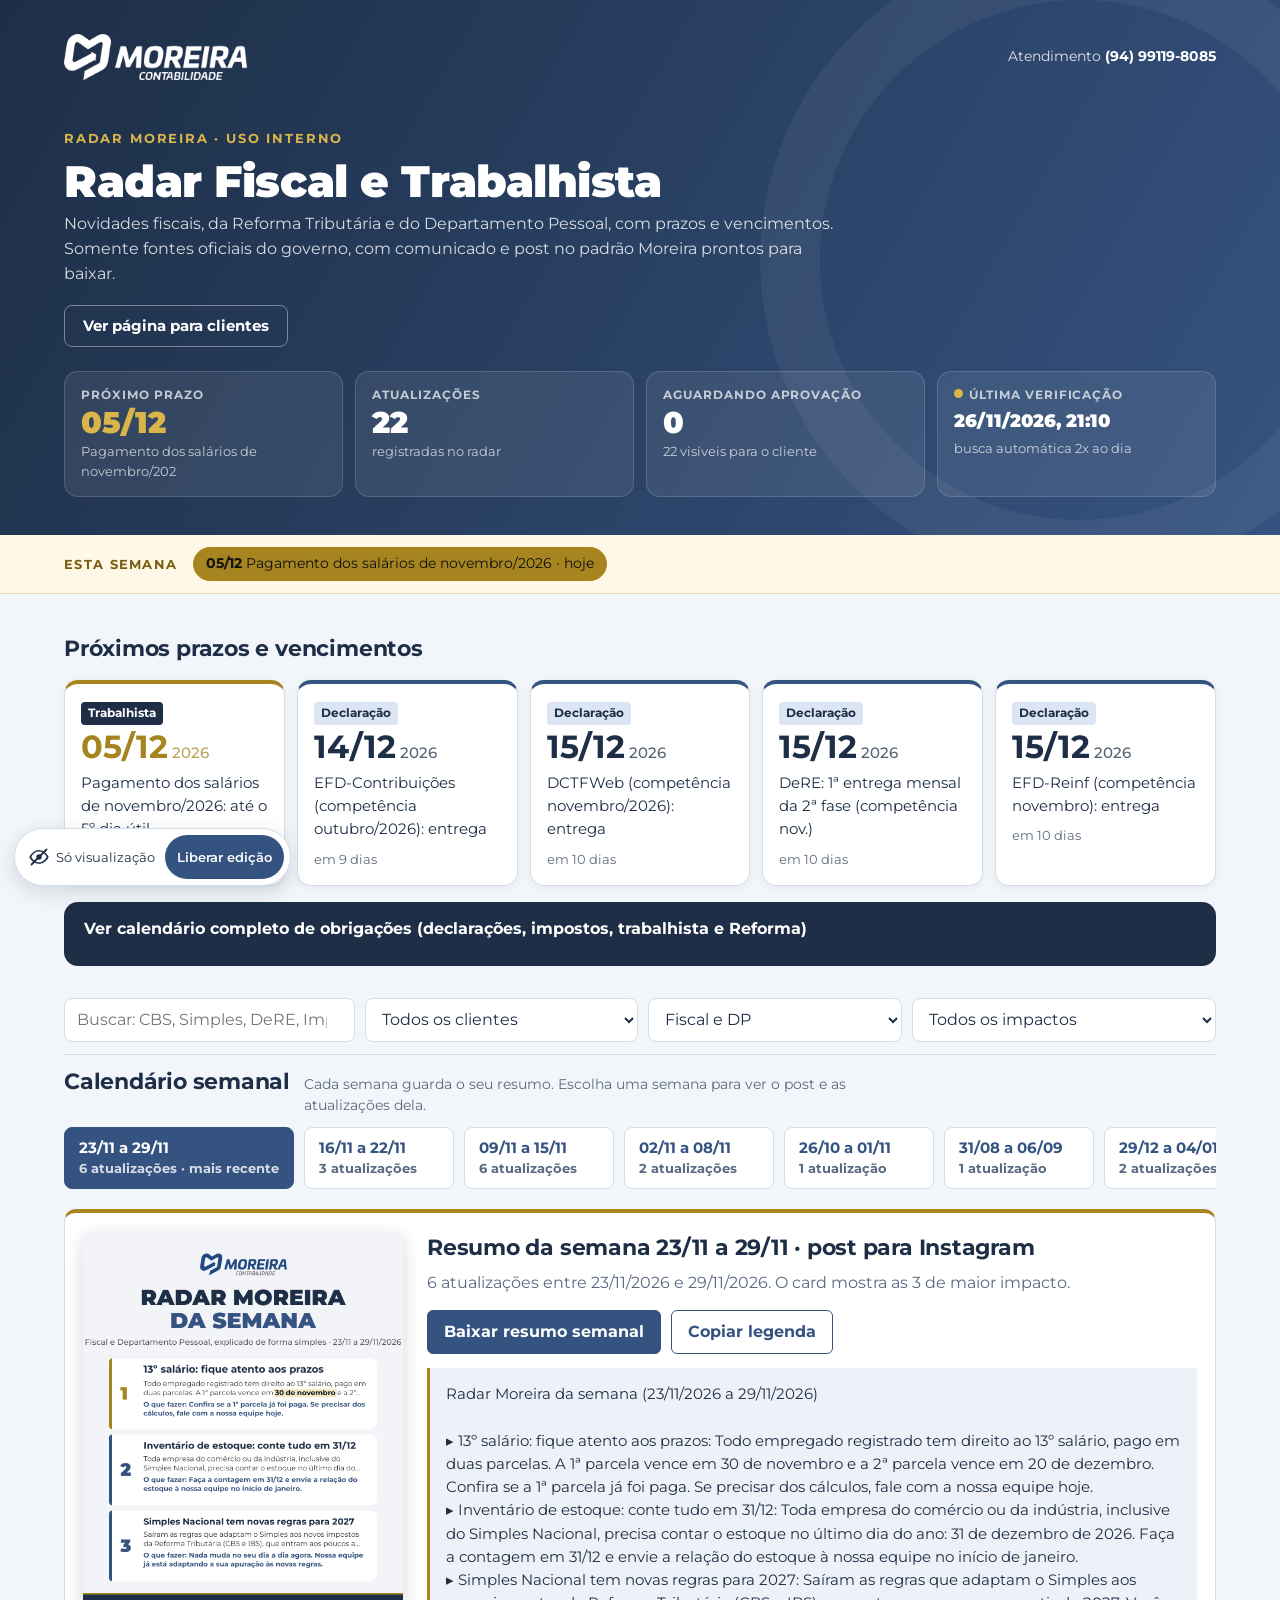
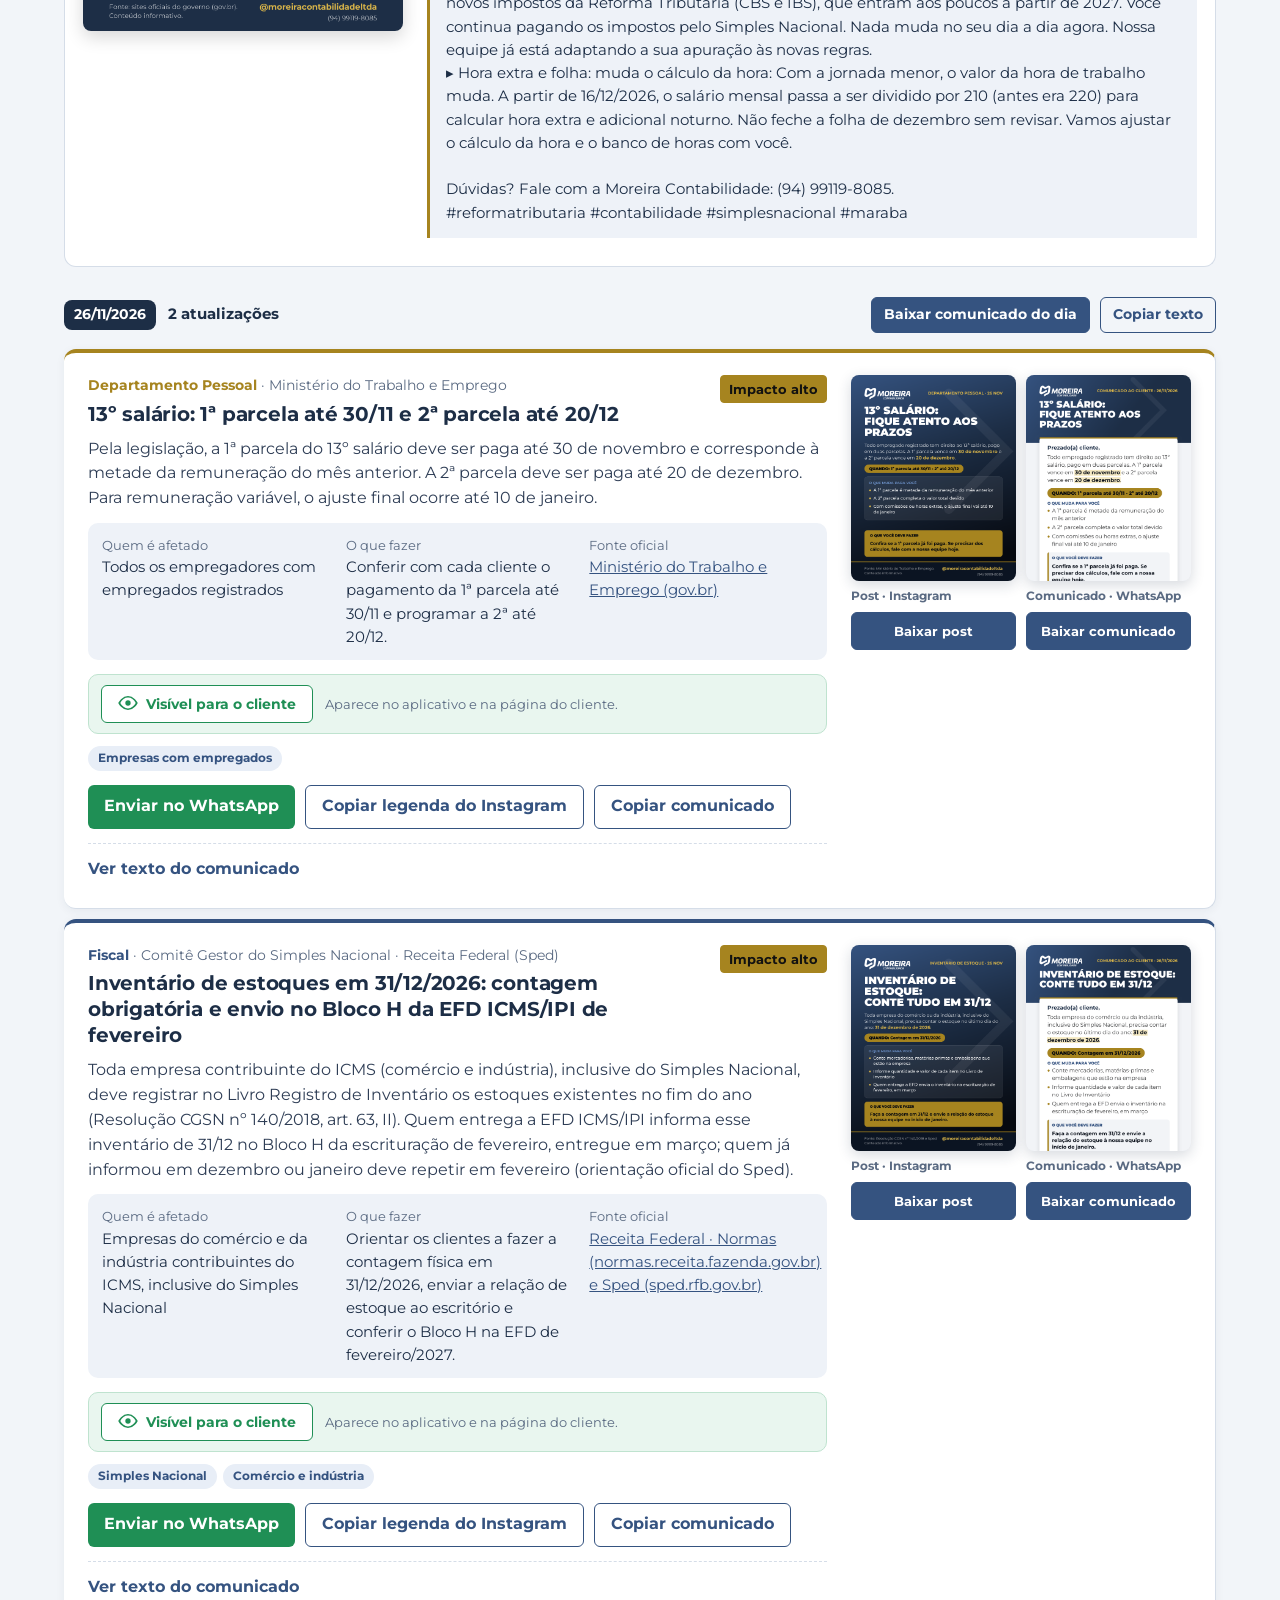
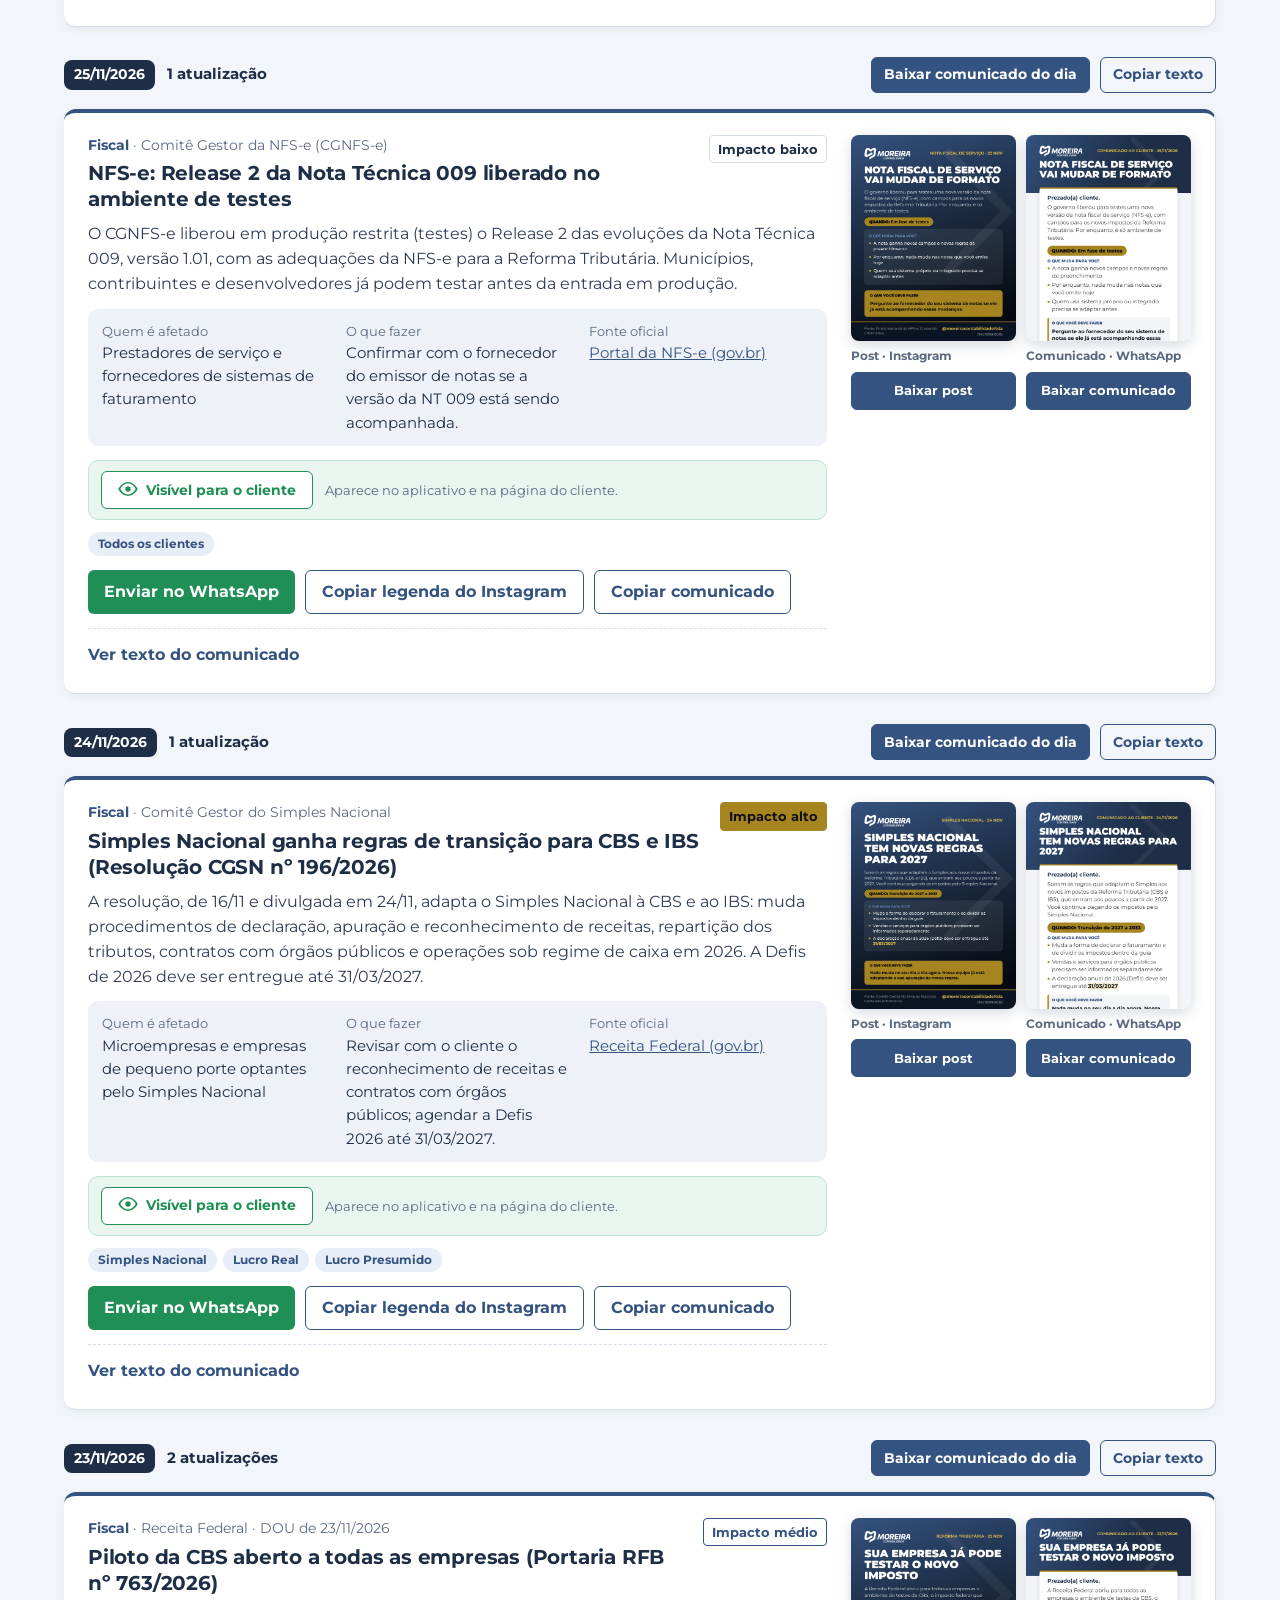
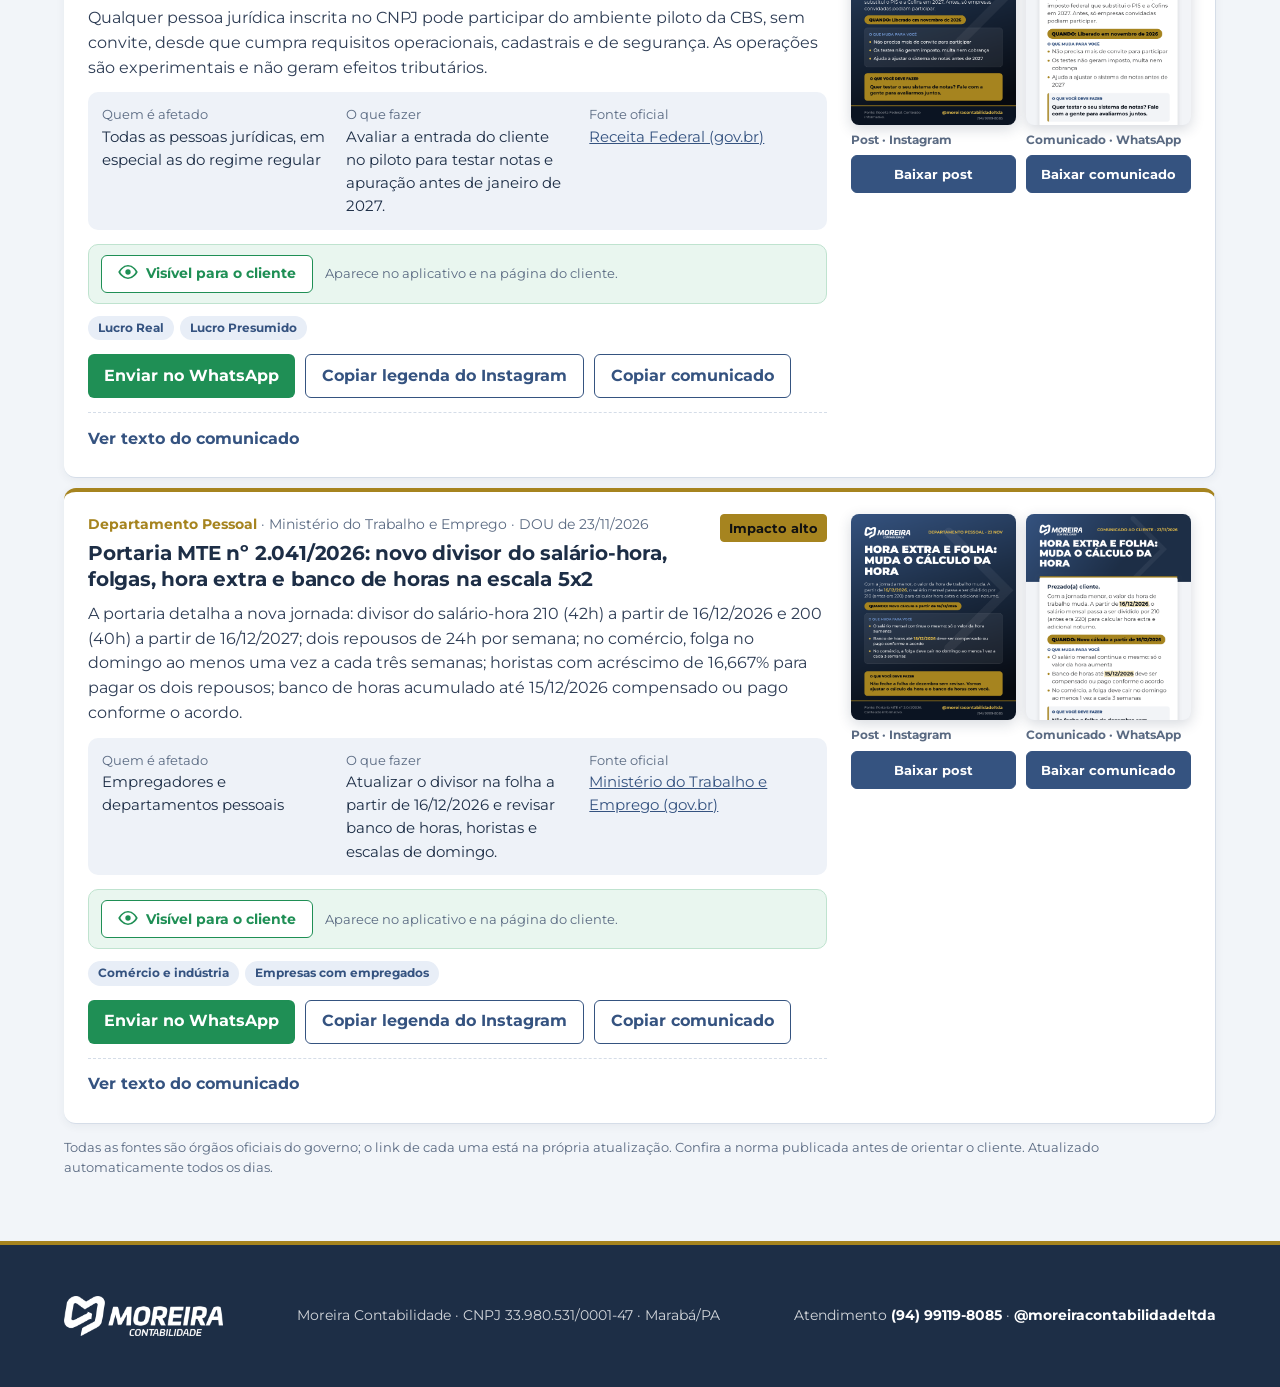
==== commit e7de9a63: "Olho: sem pedir nome nem senha; liberação por link único Co-Authored-By: Claude Opus 5.5 <noreply@an" ====
--- a/index.html
+++ b/index.html
@@ -465,17 +465,16 @@
 const OLHO_F='<svg class="eye" viewBox="0 0 24 24" width="20" height="20" aria-hidden="true"><path d="M1.5 12S5.5 4.5 12 4.5 22.5 12 22.5 12 18.5 19.5 12 19.5 1.5 12 1.5 12Z" fill="none" stroke="currentColor" stroke-width="2"/><circle cx="12" cy="12" r="3.2" fill="currentColor"/><path d="M3 21 21 3" stroke="currentColor" stroke-width="2.2" stroke-linecap="round"/></svg>';
 function dh(iso){try{const d=new Date(iso);return d.toLocaleDateString('pt-BR',{day:'2-digit',month:'2-digit'})+' às '+d.toLocaleTimeString('pt-BR',{hour:'2-digit',minute:'2-digit'})}catch(e){return ''}}
 function chaveChip(){if(!DB||!DB.__site||CLIENTE)return;let c=document.getElementById('chavechip');if(!c){c=document.createElement('div');c.id='chavechip';document.body.appendChild(c)}
-  if(DB.temChave()){c.innerHTML='<span>'+OLHO_A+' Edição liberada: <b></b></span><button type="button">Sair</button>';c.querySelector('b').textContent=DB.nome()||'Equipe';c.querySelector('button').onclick=()=>{DB.sairChave();chaveChip();toast('Chave removida deste aparelho.')}}
+  if(DB.temChave()){c.innerHTML='<span>'+OLHO_A+' Olho liberado neste aparelho</span><button type="button">Sair</button>';c.querySelector('button').onclick=()=>{DB.sairChave();chaveChip();toast('Chave removida deste aparelho.')}}
   else{c.innerHTML='<span>'+OLHO_F+' Só visualização</span><button type="button">Liberar edição</button>';c.querySelector('button').onclick=()=>abrirChave()}}
-function abrirChave(depois){const o=document.createElement('div');o.className='chovl';o.innerHTML=`<form class="chbox" autocomplete="off"><h3>Liberar o olho neste aparelho</h3><p>Para mostrar ou esconder notícias do cliente, informe a <b>chave de acesso da equipe</b> (só precisa fazer uma vez neste computador ou celular).</p>
-  <label>Seu nome<input name="nome" required maxlength="40" placeholder="Ex.: Ana - Administrativo"></label>
+function abrirChave(depois){const o=document.createElement('div');o.className='chovl';o.innerHTML=`<form class="chbox" autocomplete="off"><h3>Liberar o olho neste aparelho</h3><p>Este aparelho ainda não foi liberado. Abra o <b>link de liberação</b> que a Moreira enviou para a equipe, ou cole a chave abaixo (uma única vez).</p>
   <label>Chave de acesso da equipe<span class="chpw"><input name="chave" type="password" required placeholder="Cole aqui a chave"><button type="button" class="chver" aria-label="Mostrar chave">${OLHO_A}</button></span></label>
   <p class="cherr" hidden></p><div class="chbtns"><button type="button" class="chno">Cancelar</button><button type="submit" class="chok">Salvar e liberar</button></div></form>`;
-  document.body.appendChild(o);const f=o.querySelector('form');try{f.nome.value=DB.nome()||''}catch(e){}(f.nome.value?f.chave:f.nome).focus();
+  document.body.appendChild(o);const f=o.querySelector('form');f.chave.focus();
   o.querySelector('.chver').onclick=()=>{const t=f.chave.type==='password';f.chave.type=t?'text':'password';o.querySelector('.chver').innerHTML=t?OLHO_F:OLHO_A};
   o.querySelector('.chno').onclick=()=>o.remove();o.addEventListener('click',e=>{if(e.target===o)o.remove()});
   f.onsubmit=async e=>{e.preventDefault();const er=o.querySelector('.cherr');er.hidden=true;const ok=o.querySelector('.chok');ok.disabled=true;ok.textContent='Conferindo...';
-    const r=await DB.entrar(f.chave.value.trim(),f.nome.value.trim());ok.disabled=false;ok.textContent='Salvar e liberar';
+    const r=await DB.entrar(f.chave.value.trim(),'Equipe');ok.disabled=false;ok.textContent='Salvar e liberar';
     if(r===true){o.remove();chaveChip();toast('Pronto! Agora é só clicar no olho.',3500);if(depois)depois()}else{er.textContent=r;er.hidden=false}}}
 function toast(t,ms){const e=$('#toast');e.textContent=t;e.classList.add('on');clearTimeout(toast.h);toast.h=setTimeout(()=>e.classList.remove('on'),ms||1800)}
 async function copy(text){try{await navigator.clipboard.writeText(text);toast('Texto copiado')}catch(e){toast('Não foi possível copiar — selecione o texto manualmente')}}
@@ -528,7 +527,7 @@
       <div class="head"><div><div class="org"><b class="area ${i.setor==='dp'?'dp':''}">${i.setor==='dp'?'Departamento Pessoal':'Fiscal'}</b> · ${esc(i.orgao)}</div><h3>${esc(i.titulo)}</h3></div><span class="tag ${esc(i.impacto)}">${esc(IMP[i.impacto]||i.impacto)}</span></div>
       <p>${esc(i.resumo)}</p>
       <div class="meta"><div><span>Quem é afetado</span>${esc(i.quem)}</div><div><span>O que fazer</span>${esc(i.acao)}</div><div><span>Fonte oficial</span>${u?`<a href="${esc(u)}" target="_blank" rel="noopener">${esc(i.fonte_nome||'Abrir fonte')}</a>`:esc(i.fonte_nome)}</div></div>
-      ${DB&&DB.__site?`<div class="vis ${i.cliente===false?'off':'on'}"><button class="visbtn" data-vis="${esc(i.id)}" aria-pressed="${i.cliente!==false}" title="Clique no olho para ${i.cliente===false?'mostrar ao':'esconder do'} cliente">${i.cliente===false?OLHO_F:OLHO_A} ${i.cliente===false?'Oculto para o cliente':'Visível para o cliente'}</button><small>${i.cliente===false?(i.aguardando?'Nova notícia aguardando aprovação. ':'')+'Não aparece no aplicativo nem na página do cliente.':'Aparece no aplicativo e na página do cliente.'}${i.vis_por?' Alterado por '+esc(i.vis_por)+(i.vis_em?' em '+esc(dh(i.vis_em)):'')+'.':''}</small></div>`:`<div class="vis note"><small>Para mostrar ou esconder esta notícia do cliente, use o olho no <a href="https://moreira-contabilidade.github.io/radar/" target="_blank" rel="noopener">site da equipe ↗</a>.</small></div>`}
+      ${DB&&DB.__site?`<div class="vis ${i.cliente===false?'off':'on'}"><button class="visbtn" data-vis="${esc(i.id)}" aria-pressed="${i.cliente!==false}" title="Clique no olho para ${i.cliente===false?'mostrar ao':'esconder do'} cliente">${i.cliente===false?OLHO_F:OLHO_A} ${i.cliente===false?'Oculto para o cliente':'Visível para o cliente'}</button><small>${i.cliente===false?(i.aguardando?'Nova notícia aguardando aprovação. ':'')+'Não aparece no aplicativo nem na página do cliente.':'Aparece no aplicativo e na página do cliente.'}${i.vis_em?' Alterado em '+esc(dh(i.vis_em))+'.':''}</small></div>`:`<div class="vis note"><small>Para mostrar ou esconder esta notícia do cliente, use o olho no <a href="https://moreira-contabilidade.github.io/radar/" target="_blank" rel="noopener">site da equipe ↗</a>.</small></div>`}
       <div class="perf">${perfis(i).filter(x=>x!=='todos').map(x=>`<span>${esc(PERFIS[x])}</span>`).join('')||'<span>Todos os clientes</span>'}</div>
       <div class="row acts"><a class="btn wa" href="${esc(waLink(waText(i)))}" target="_blank" rel="noopener">Enviar no WhatsApp</a><button data-leg="${esc(i.id)}">Copiar legenda do Instagram</button><button data-id="${esc(i.id)}">Copiar comunicado</button></div>
       <details><summary>Ver texto do comunicado</summary><div class="msg">${esc(i.comunicado)}</div></details>
@@ -700,7 +699,9 @@
   const timer=setTimeout(()=>{if(!items.length)$('#list').innerHTML='<p class="empty">Não foi possível carregar agora. Abra a página novamente em instantes.</p>'},10000);
   MoreiraCards.load('').then(renderPost);
   claude.use('downloads').then(d=>{dl=d});
-  const db=await claude.use('db');DB=db;try{chaveChip()}catch(e){}
+  const db=await claude.use('db');DB=db;
+  try{const m=location.hash.match(/chave=([^&]+)/);if(m&&db&&db.__site){history.replaceState(null,'',location.pathname+location.search);const r=await db.entrar(decodeURIComponent(m[1]),'Equipe');toast(r===true?'Aparelho liberado! Agora é só clicar no olho.':'Link de liberação inválido ou vencido.',4500)}}catch(e){}
+  try{chaveChip()}catch(e){}
   if(!db){clearTimeout(timer);$('#list').innerHTML='<p class="empty">Entre na sua conta Claude para ver as atualizações.</p>';$('#status').textContent='';return}
   const dat=d=>(typeof d.data==='function'?d.data():d.data)||{};
   const has=d=>d&&(typeof d.exists==='function'?d.exists():d.exists!==false);
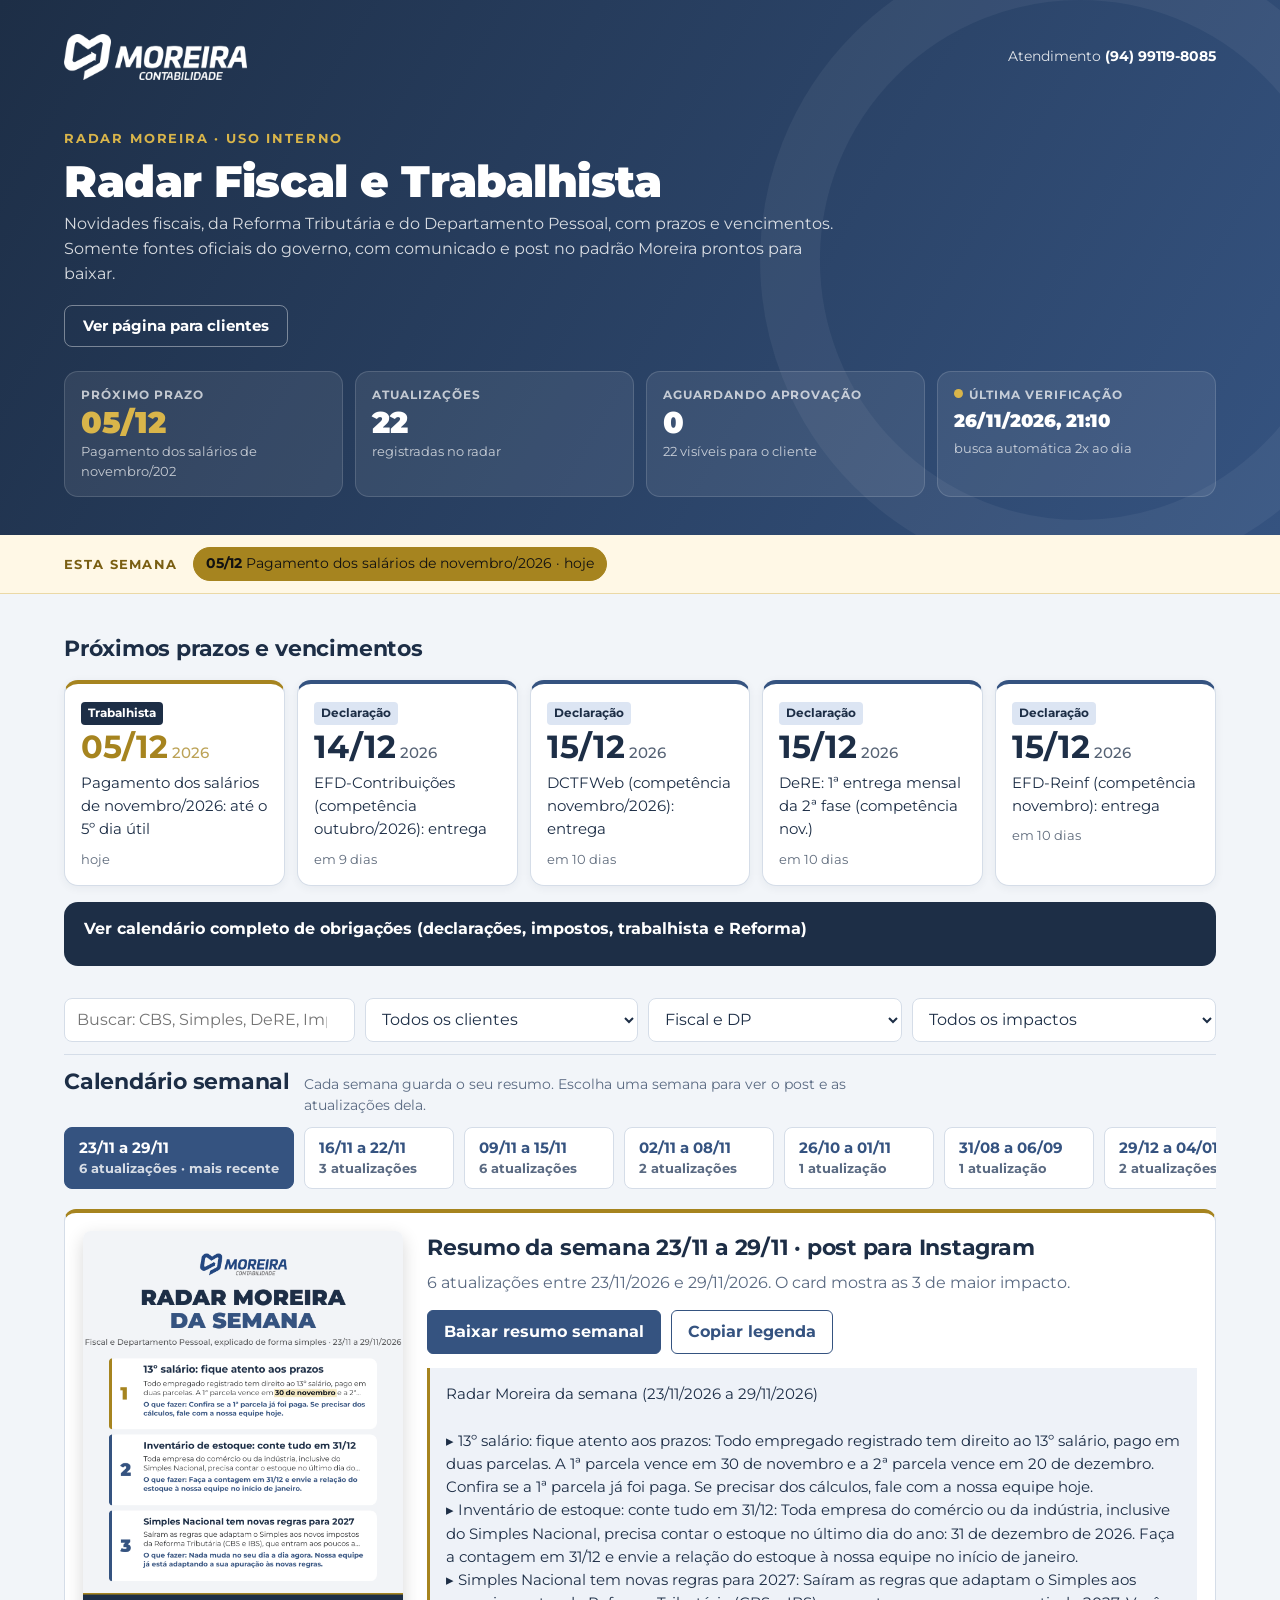
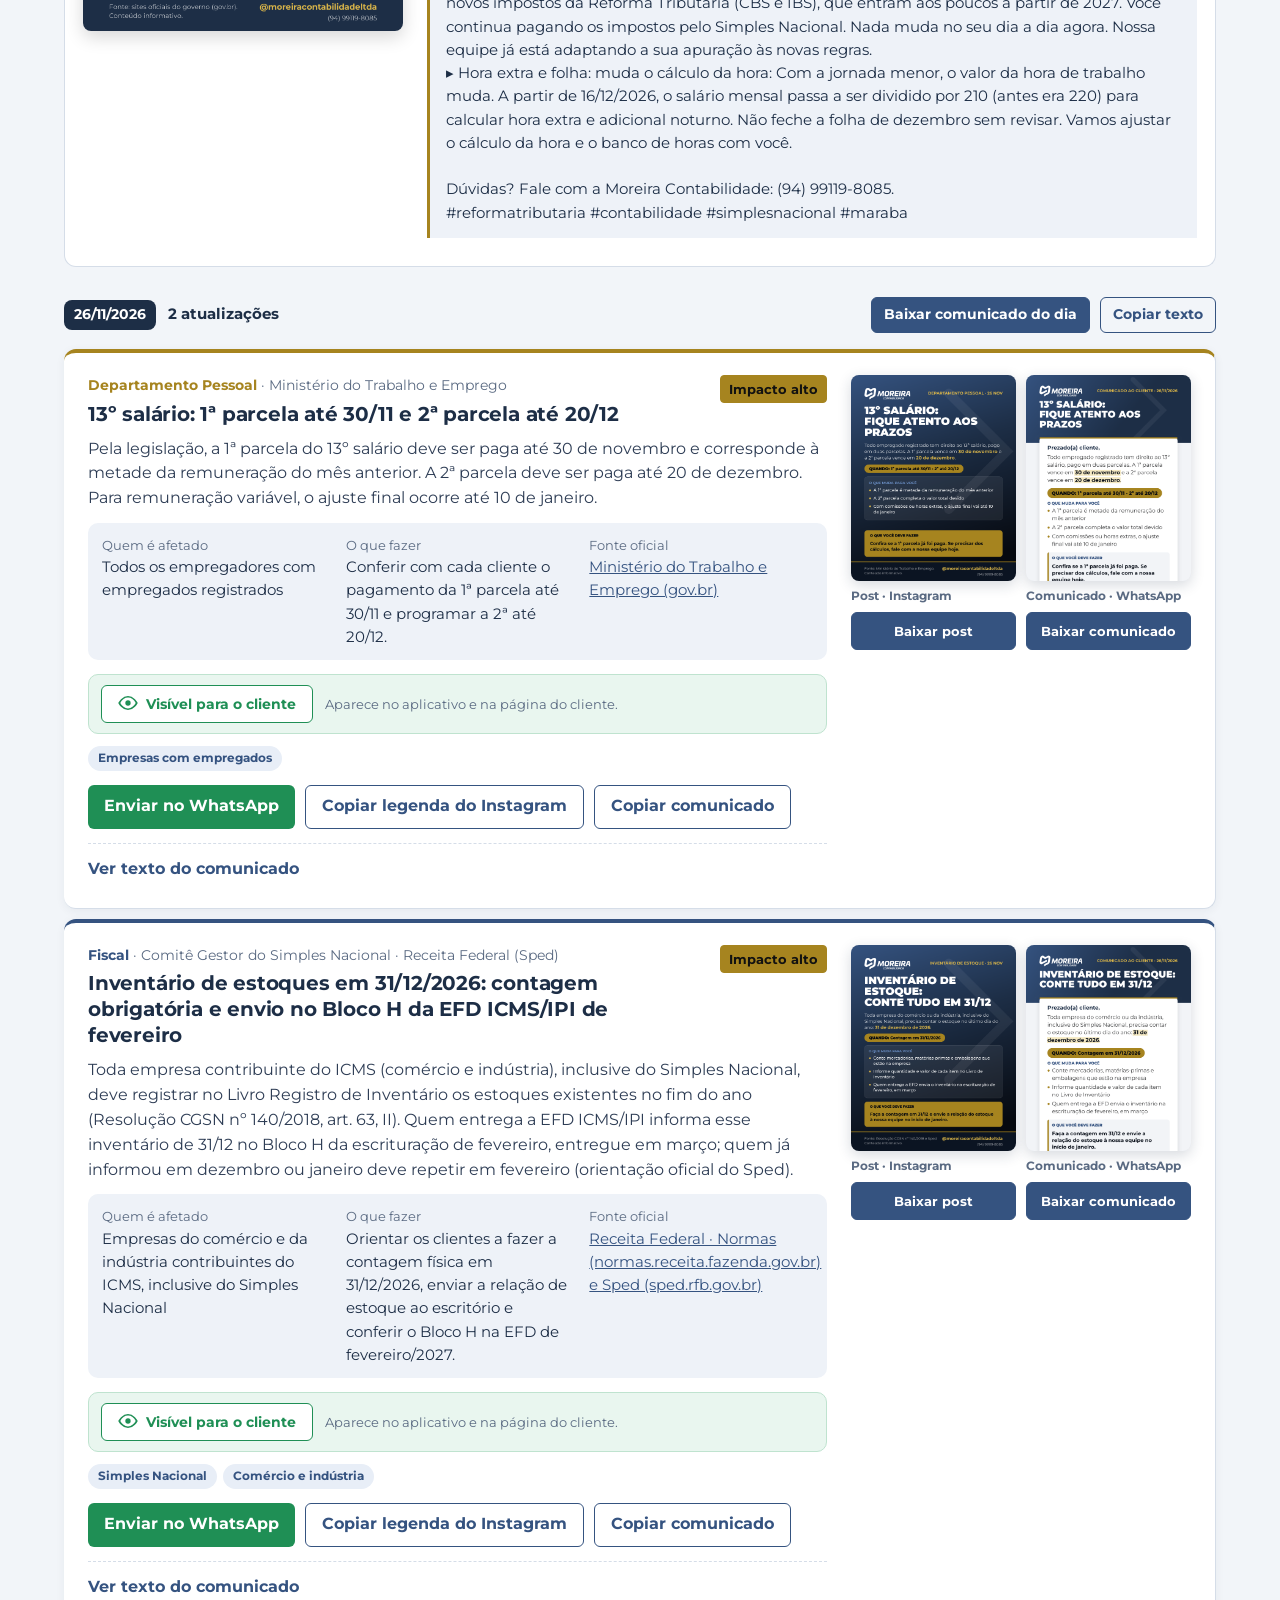
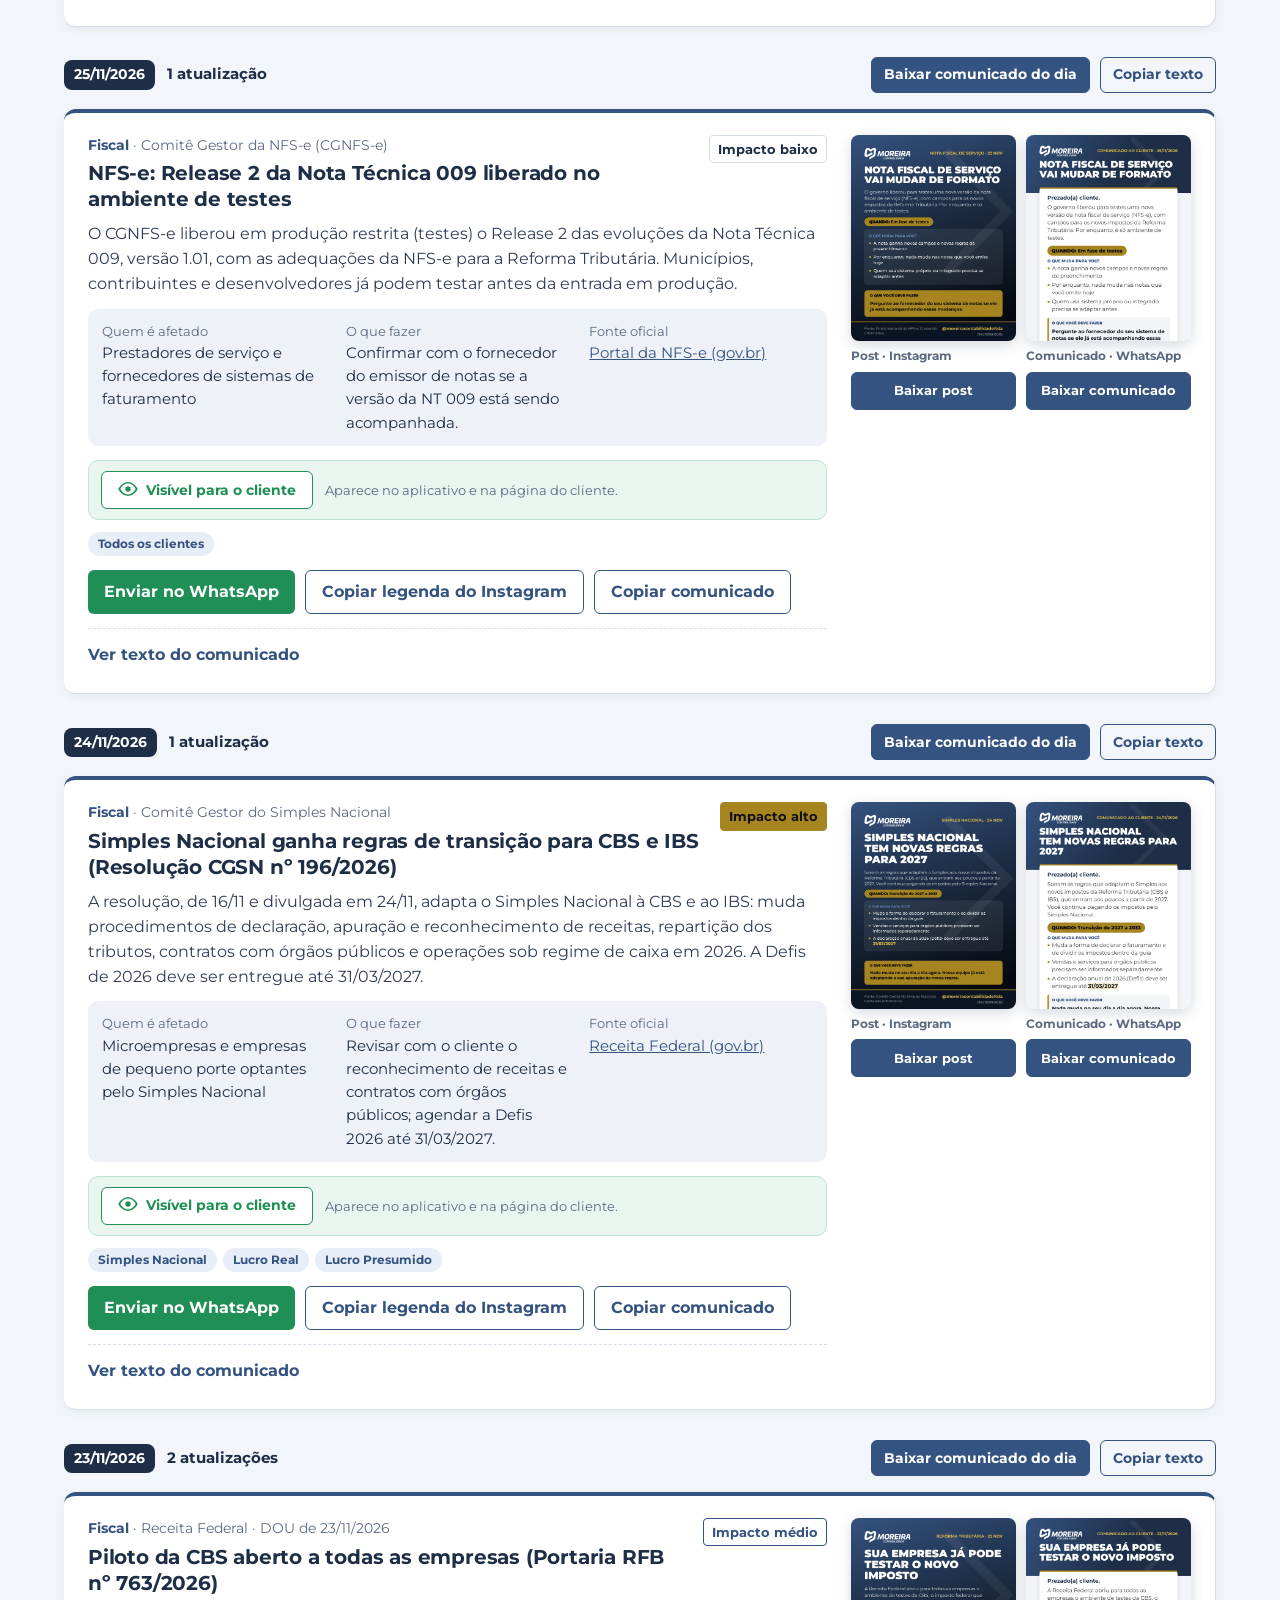
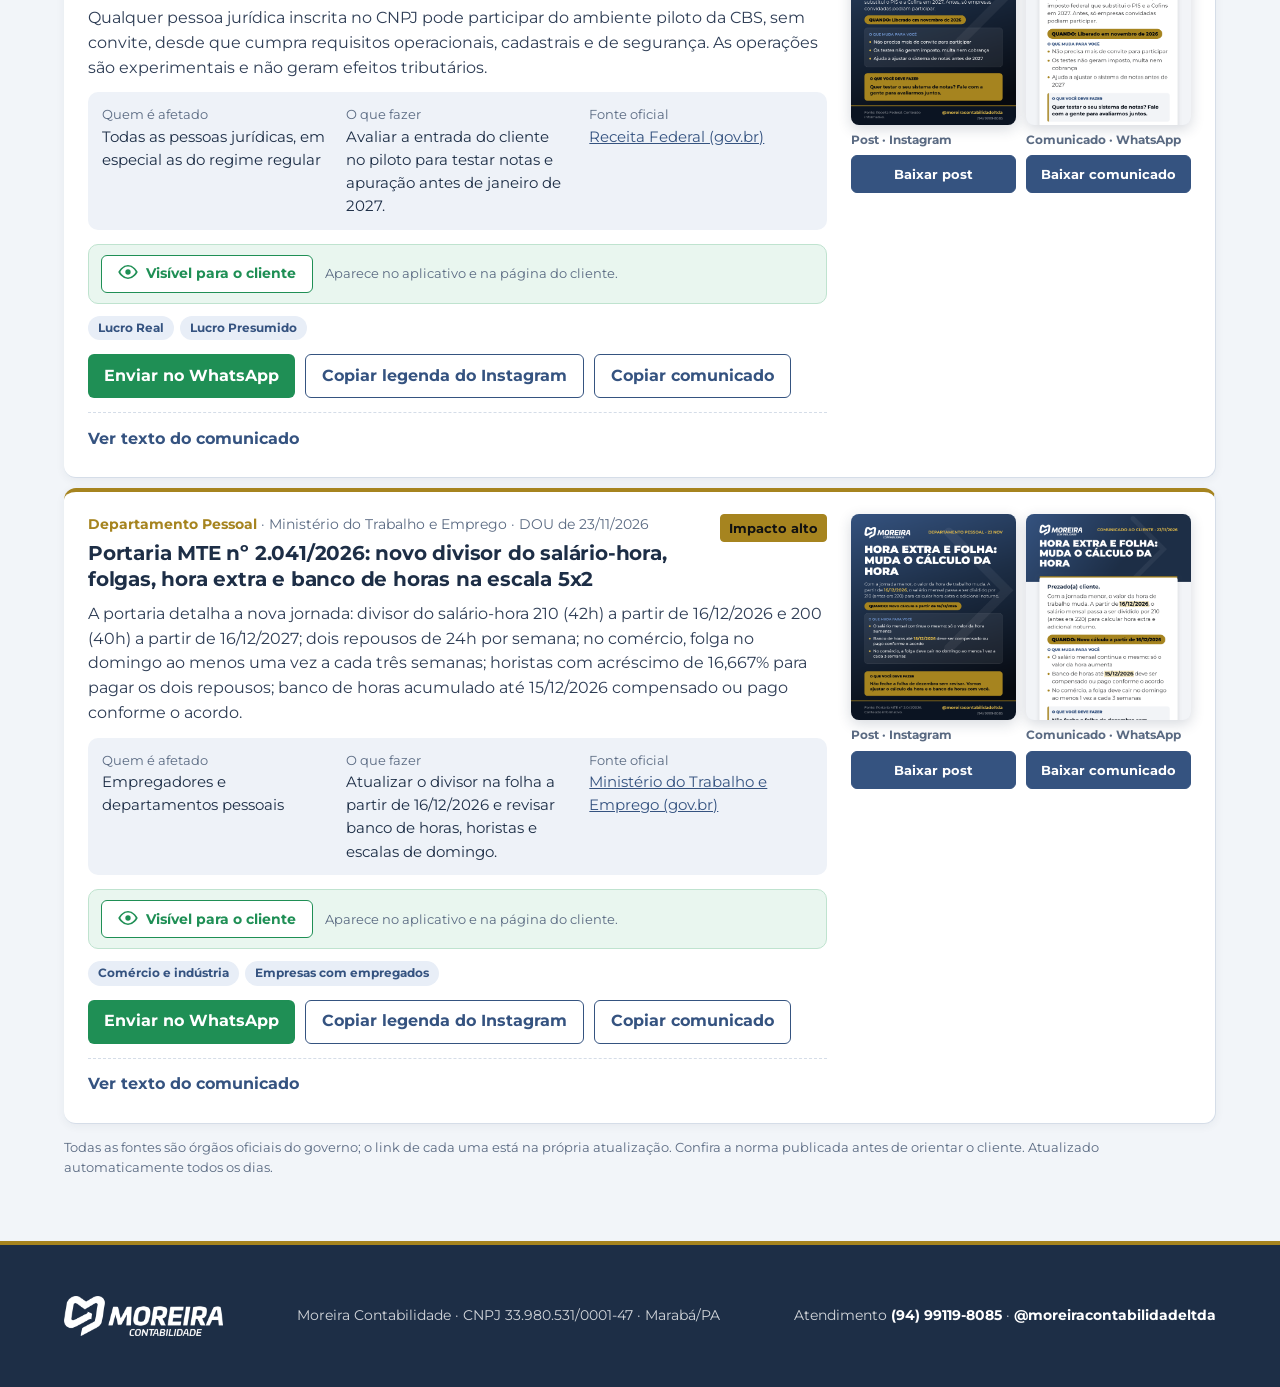
==== commit a2865f31: "Olho: remove aviso de liberação do canto da tela Co-Authored-By: Claude Opus 5.5 <noreply@anthropic." ====
--- a/index.html
+++ b/index.html
@@ -466,8 +466,8 @@
 function dh(iso){try{const d=new Date(iso);return d.toLocaleDateString('pt-BR',{day:'2-digit',month:'2-digit'})+' às '+d.toLocaleTimeString('pt-BR',{hour:'2-digit',minute:'2-digit'})}catch(e){return ''}}
 function chaveChip(){if(!DB||!DB.__site||CLIENTE)return;let c=document.getElementById('chavechip');if(!c){c=document.createElement('div');c.id='chavechip';document.body.appendChild(c)}
   if(DB.temChave()){c.innerHTML='<span>'+OLHO_A+' Olho liberado neste aparelho</span><button type="button">Sair</button>';c.querySelector('button').onclick=()=>{DB.sairChave();chaveChip();toast('Chave removida deste aparelho.')}}
-  else{c.innerHTML='<span>'+OLHO_F+' Só visualização</span><button type="button">Liberar edição</button>';c.querySelector('button').onclick=()=>abrirChave()}}
-function abrirChave(depois){const o=document.createElement('div');o.className='chovl';o.innerHTML=`<form class="chbox" autocomplete="off"><h3>Liberar o olho neste aparelho</h3><p>Este aparelho ainda não foi liberado. Abra o <b>link de liberação</b> que a Moreira enviou para a equipe, ou cole a chave abaixo (uma única vez).</p>
+  else{c.remove()}}
+function abrirChave(depois){const o=document.createElement('div');o.className='chovl';o.innerHTML=`<form class="chbox" autocomplete="off"><h3>Falta abrir o link da equipe</h3><p>Abra uma vez, neste aparelho, o <b>link do olho</b> enviado no grupo do administrativo. Depois é só clicar no olho, sem pedir mais nada.</p>
   <label>Chave de acesso da equipe<span class="chpw"><input name="chave" type="password" required placeholder="Cole aqui a chave"><button type="button" class="chver" aria-label="Mostrar chave">${OLHO_A}</button></span></label>
   <p class="cherr" hidden></p><div class="chbtns"><button type="button" class="chno">Cancelar</button><button type="submit" class="chok">Salvar e liberar</button></div></form>`;
   document.body.appendChild(o);const f=o.querySelector('form');f.chave.focus();
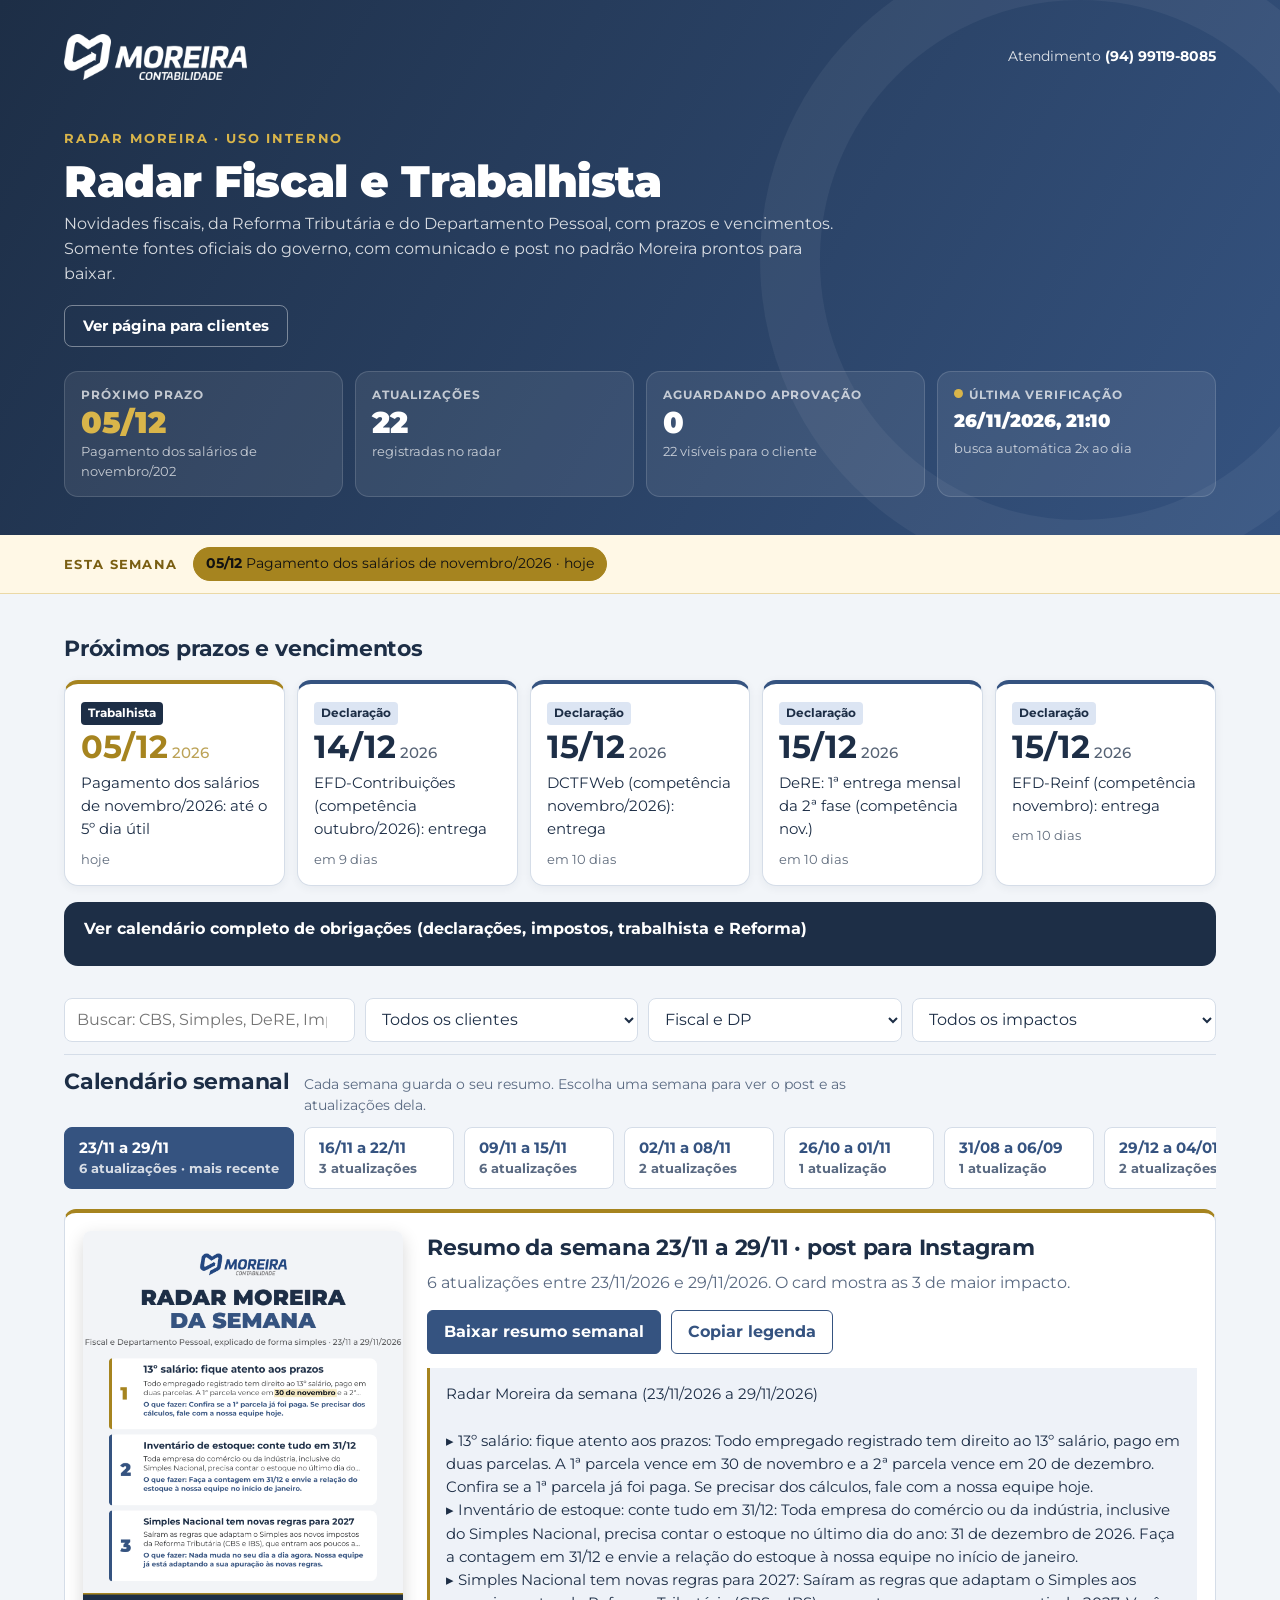
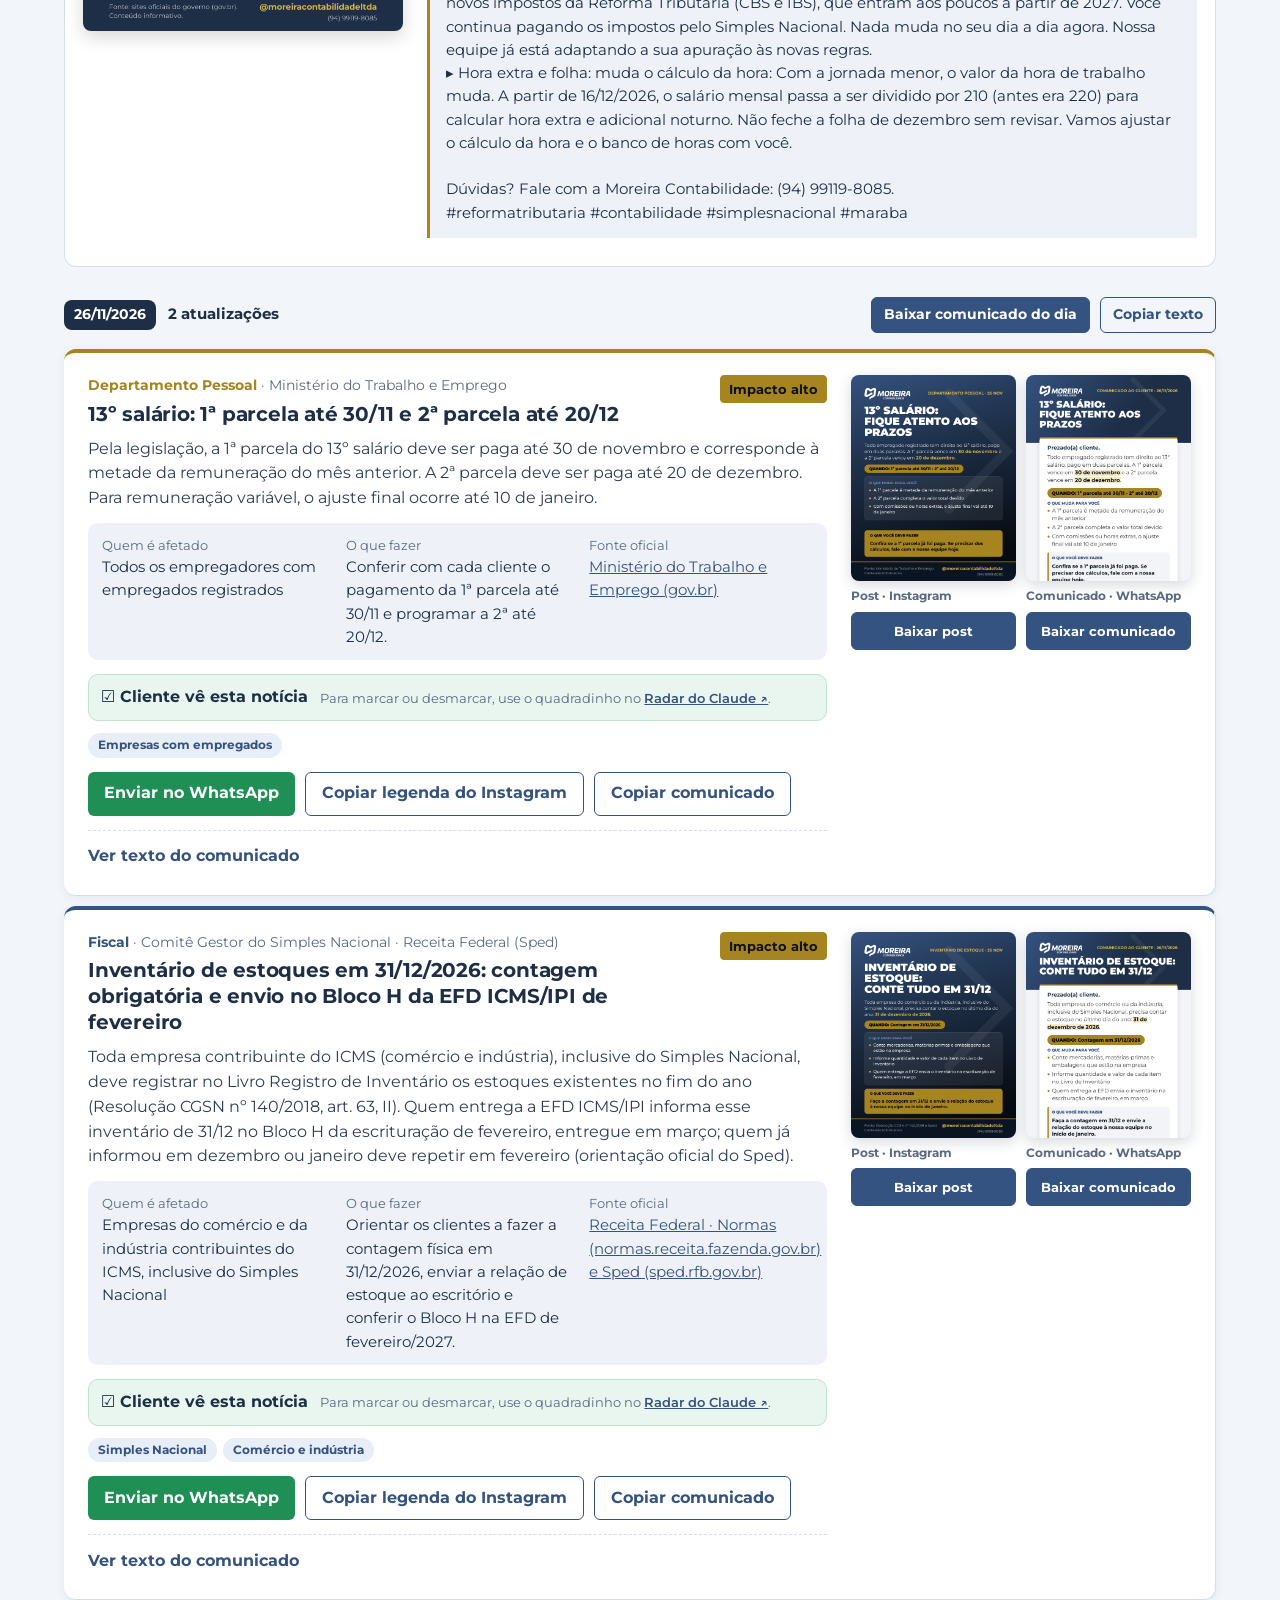
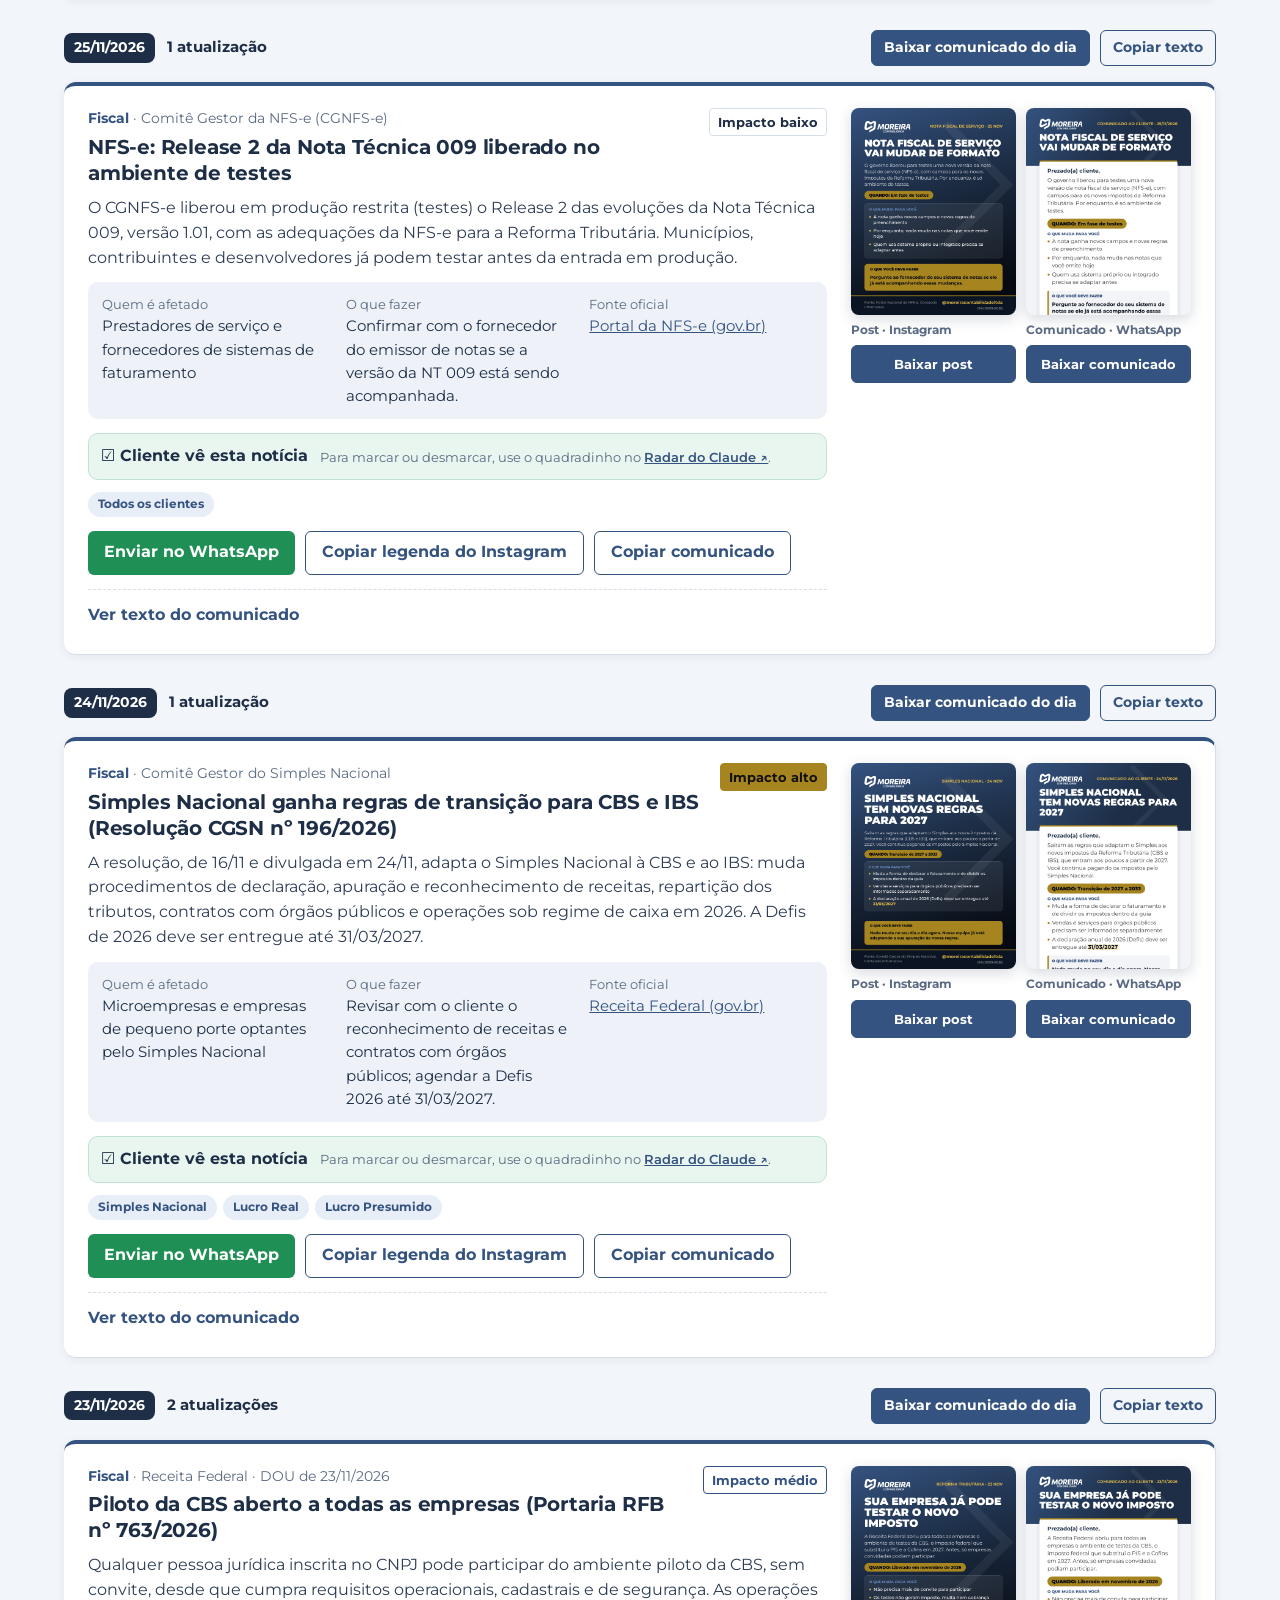
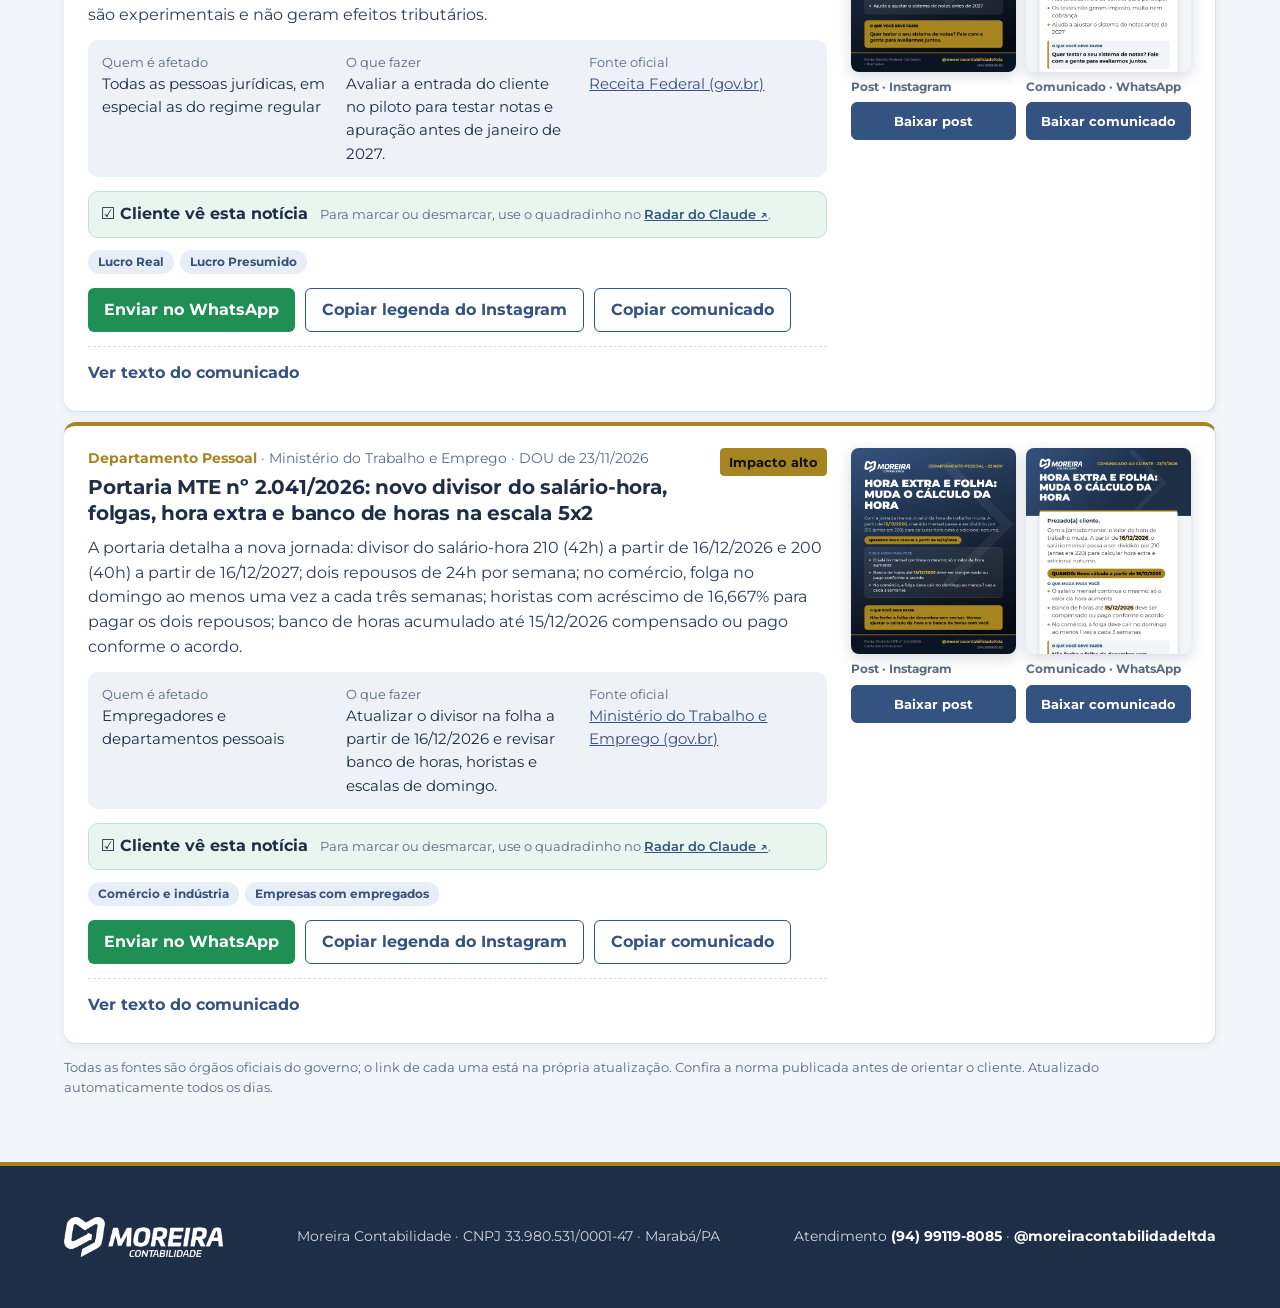
==== commit 636d0b54: "Visibilidade: quadradinho no Radar do Claude; site mostra o status Co-Authored-By: Claude Opus 5.5 <" ====
--- a/index.html
+++ b/index.html
@@ -244,7 +244,7 @@
 .cherr{color:#B42318!important;font-weight:600}.chbtns{display:flex;gap:10px;justify-content:flex-end}
 .chbtns button{border-radius:10px;padding:10px 16px;font:inherit;font-weight:600;cursor:pointer;border:1px solid #C9D3E0;background:#fff;color:#1D2E46}.chbtns .chok{background:#1D2E46;color:#fff;border-color:#1D2E46}
 @media print{#chavechip{display:none}}
-.visbtn{cursor:pointer}.visbtn:hover{filter:brightness(.96);box-shadow:0 0 0 3px rgba(31,143,85,.15)}.vis small a{color:var(--azul);font-weight:600}
+.vischk{display:flex;align-items:center;gap:10px;font-weight:700;color:#1D2E46;cursor:pointer;font-size:15px}.vischk input{width:22px;height:22px;accent-color:#1F8F55;cursor:pointer}.visst{font-weight:700;color:#1D2E46}.visbtn{cursor:pointer}.visbtn:hover{filter:brightness(.96);box-shadow:0 0 0 3px rgba(31,143,85,.15)}.vis small a{color:var(--azul);font-weight:600}
 .vis small{color:var(--mute);font-size:13px}
 .eye{font-size:16px}
 .cliente .rule,.cliente .tools,.cliente #status,.cliente #alerta,.cliente #list,.cliente #areaTabs{display:none!important}
@@ -527,7 +527,7 @@
       <div class="head"><div><div class="org"><b class="area ${i.setor==='dp'?'dp':''}">${i.setor==='dp'?'Departamento Pessoal':'Fiscal'}</b> · ${esc(i.orgao)}</div><h3>${esc(i.titulo)}</h3></div><span class="tag ${esc(i.impacto)}">${esc(IMP[i.impacto]||i.impacto)}</span></div>
       <p>${esc(i.resumo)}</p>
       <div class="meta"><div><span>Quem é afetado</span>${esc(i.quem)}</div><div><span>O que fazer</span>${esc(i.acao)}</div><div><span>Fonte oficial</span>${u?`<a href="${esc(u)}" target="_blank" rel="noopener">${esc(i.fonte_nome||'Abrir fonte')}</a>`:esc(i.fonte_nome)}</div></div>
-      ${DB&&DB.__site?`<div class="vis ${i.cliente===false?'off':'on'}"><button class="visbtn" data-vis="${esc(i.id)}" aria-pressed="${i.cliente!==false}" title="Clique no olho para ${i.cliente===false?'mostrar ao':'esconder do'} cliente">${i.cliente===false?OLHO_F:OLHO_A} ${i.cliente===false?'Oculto para o cliente':'Visível para o cliente'}</button><small>${i.cliente===false?(i.aguardando?'Nova notícia aguardando aprovação. ':'')+'Não aparece no aplicativo nem na página do cliente.':'Aparece no aplicativo e na página do cliente.'}${i.vis_em?' Alterado em '+esc(dh(i.vis_em))+'.':''}</small></div>`:`<div class="vis note"><small>Para mostrar ou esconder esta notícia do cliente, use o olho no <a href="https://moreira-contabilidade.github.io/radar/" target="_blank" rel="noopener">site da equipe ↗</a>.</small></div>`}
+      ${DB&&!DB.__ro?`<div class="vis ${i.cliente===false?'off':'on'}"><label class="vischk"><input type="checkbox" data-visck="${esc(i.id)}" ${i.cliente!==false?'checked':''}> <span>${i.cliente!==false?'Cliente vê esta notícia':'Cliente não vê esta notícia'}</span></label><small>${i.cliente===false&&i.aguardando?'Nova notícia: marque o quadradinho para o cliente ver. ':''}Marcado = aparece para o cliente. Desmarcado = não aparece.</small></div>`:`<div class="vis ${i.cliente===false?'off':'on'}"><span class="visst">${i.cliente!==false?'☑ Cliente vê esta notícia':'☐ Cliente não vê esta notícia'}</span><small>Para marcar ou desmarcar, use o quadradinho no <a href="https://claude.ai/artifact/1HVLhmYUjWUrmbh22fjHD5" target="_blank" rel="noopener">Radar do Claude ↗</a>.</small></div>`}
       <div class="perf">${perfis(i).filter(x=>x!=='todos').map(x=>`<span>${esc(PERFIS[x])}</span>`).join('')||'<span>Todos os clientes</span>'}</div>
       <div class="row acts"><a class="btn wa" href="${esc(waLink(waText(i)))}" target="_blank" rel="noopener">Enviar no WhatsApp</a><button data-leg="${esc(i.id)}">Copiar legenda do Instagram</button><button data-id="${esc(i.id)}">Copiar comunicado</button></div>
       <details><summary>Ver texto do comunicado</summary><div class="msg">${esc(i.comunicado)}</div></details>
@@ -628,6 +628,9 @@
     const ic=e.target.closest('button[data-icsarea]');if(ic){const t=hoje();saveBlob(ics(allP().filter(p=>p.data>=t&&prazoArea(p)===cArea&&(!p.cidade||!cCidade||p.cidade===cCidade))),`prazos-moreira-${cArea}.ics`);return}
     const dp=e.target.closest('button[data-dlpost]');if(dp){const i=items.find(x=>x.id===dp.dataset.dlpost);if(i){const c=document.createElement('canvas');MoreiraCards.noticia(c,i);savePng(c,`moreira-${i.id}.png`)}}});
 }
+$('#list').addEventListener('change',e=>{const c=e.target.closest('input[data-visck]');if(!c||!DB||DB.__ro)return;const i=items.find(x=>x.id===c.dataset.visck);if(!i)return;
+  const antes={cliente:i.cliente,aguardando:i.aguardando};i.cliente=c.checked;i.aguardando=false;render();status();
+  Promise.resolve(DB.doc('atualizacoes/'+i.id).update({cliente:c.checked,aguardando:false})).then(()=>toast(c.checked?'Marcado: o cliente vai ver esta notícia.':'Desmarcado: o cliente não vai ver esta notícia.',3500)).catch(()=>{Object.assign(i,antes);render();status();toast('Não foi possível salvar. Tente de novo.',4000)})});
 $('#list').addEventListener('click',e=>{
   const b=e.target.closest('button');if(!b)return;
   if(b.dataset.id){const i=items.find(x=>x.id===b.dataset.id);if(i)copy(i.comunicado)}
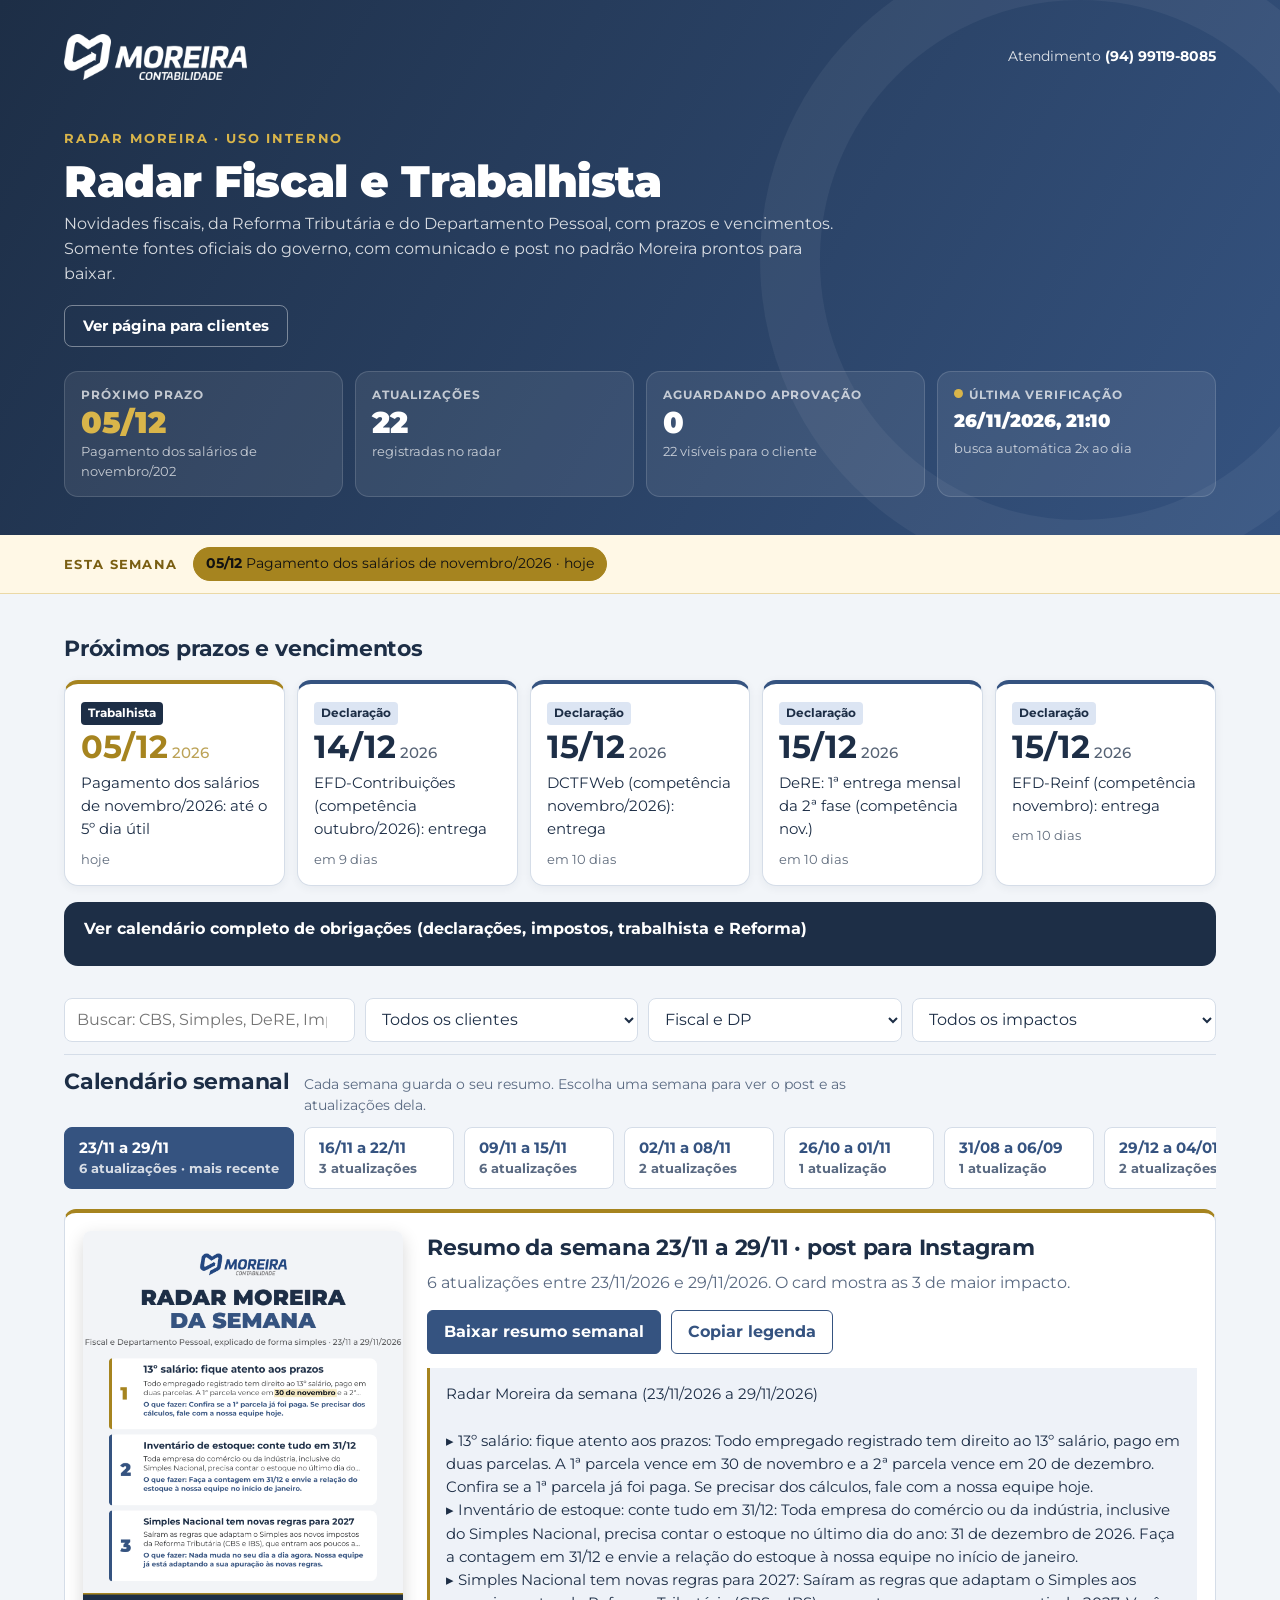
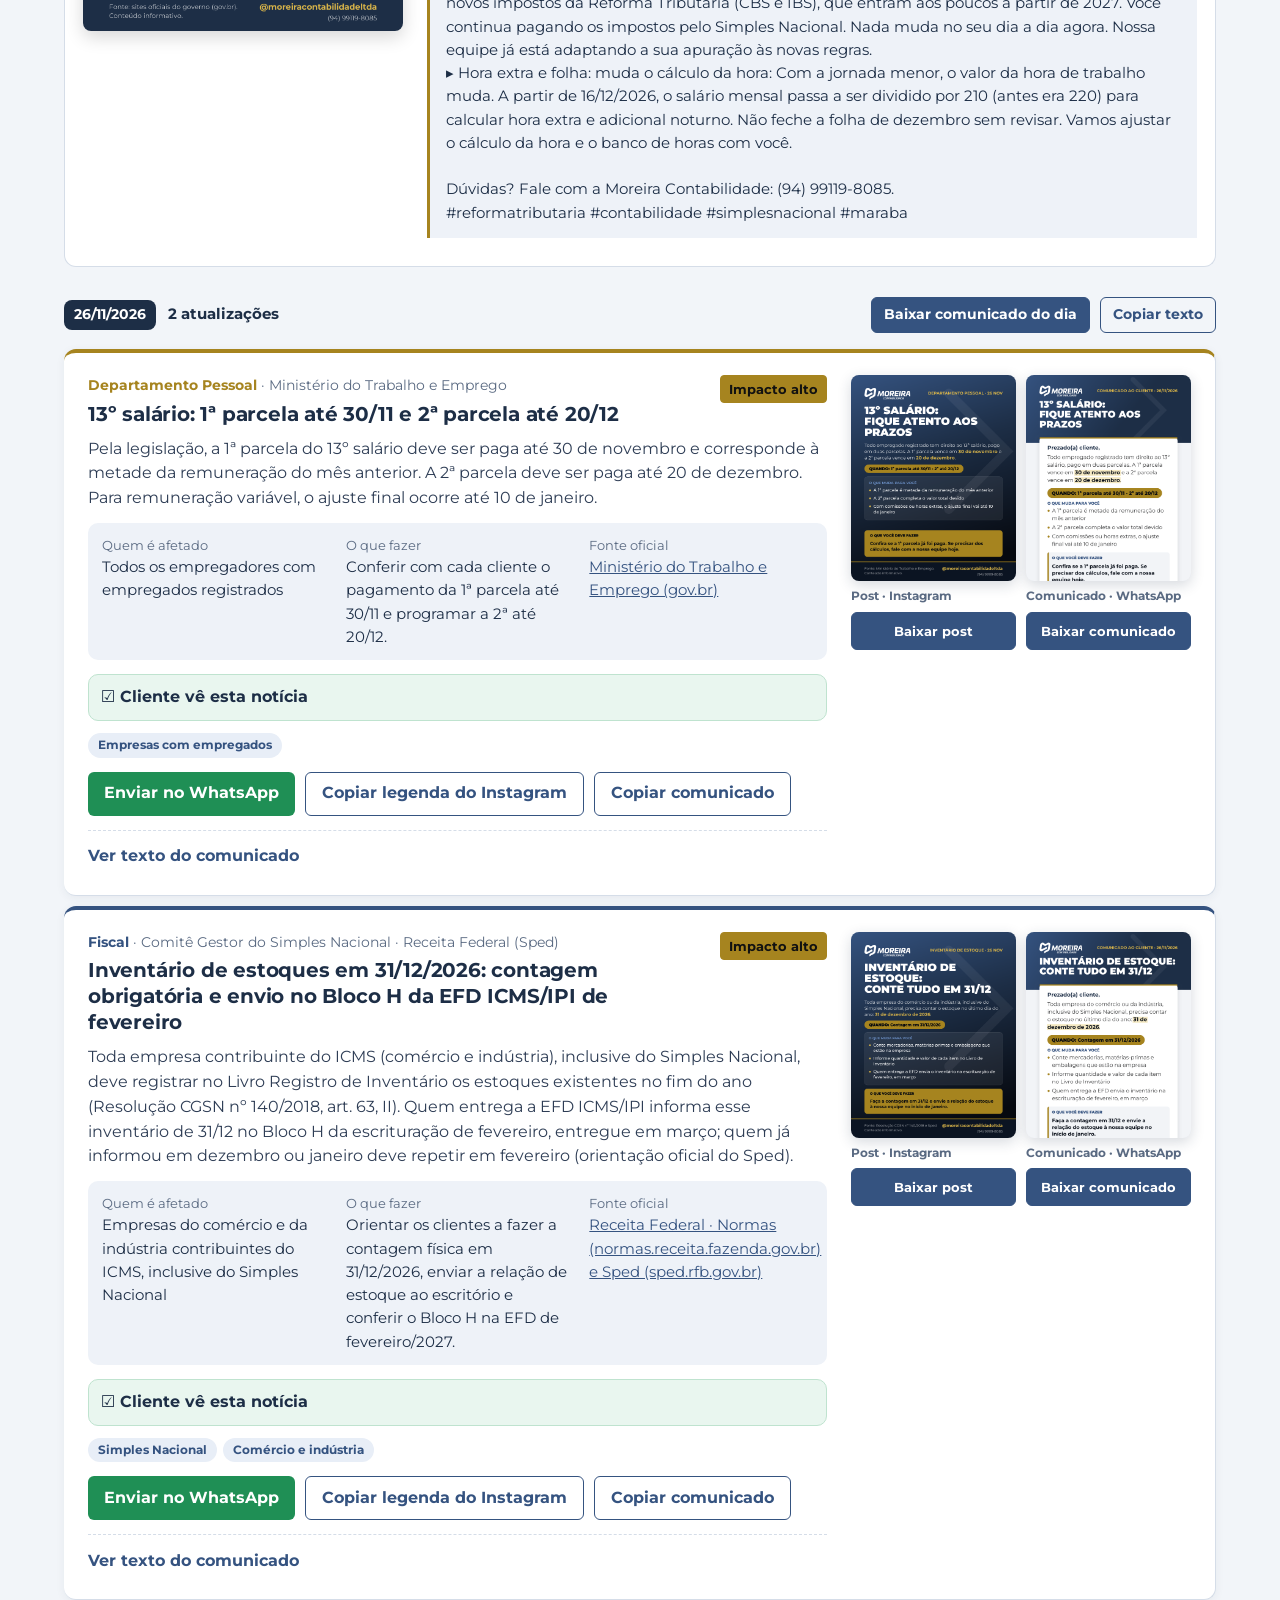
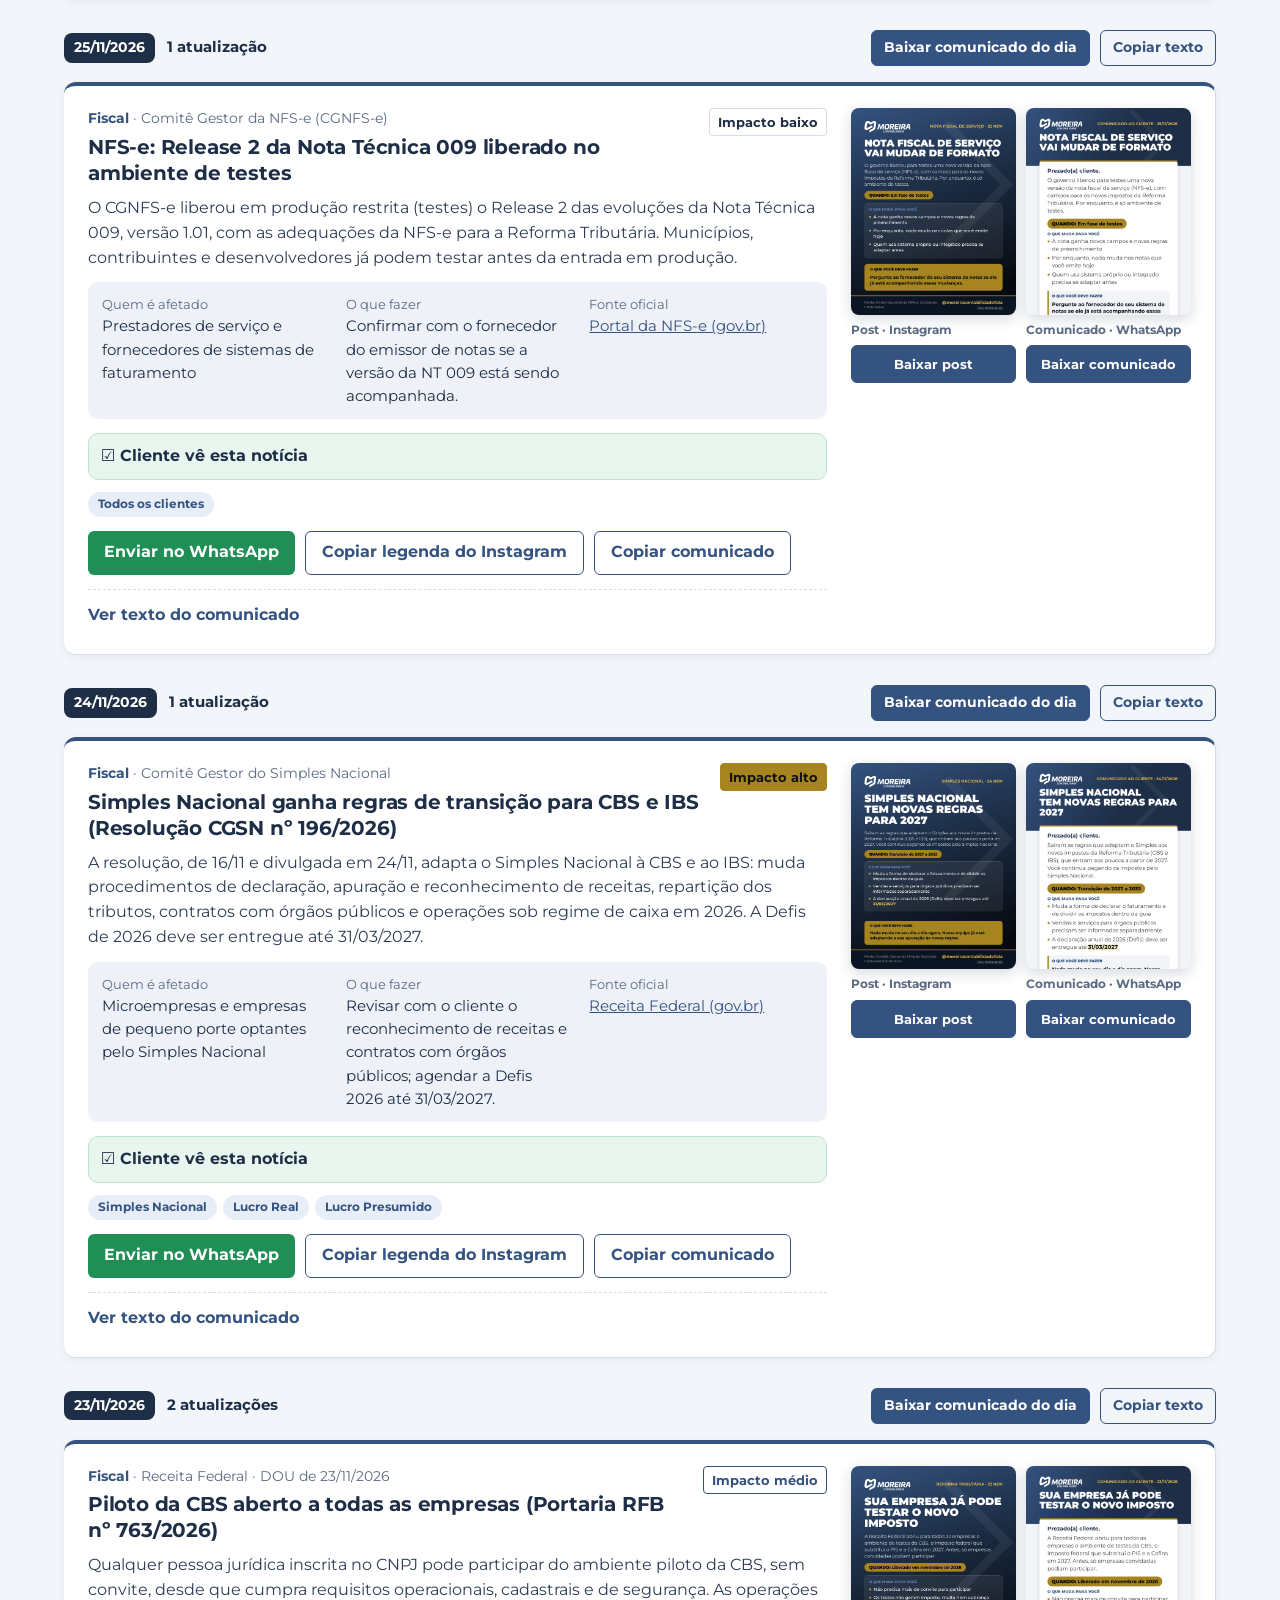
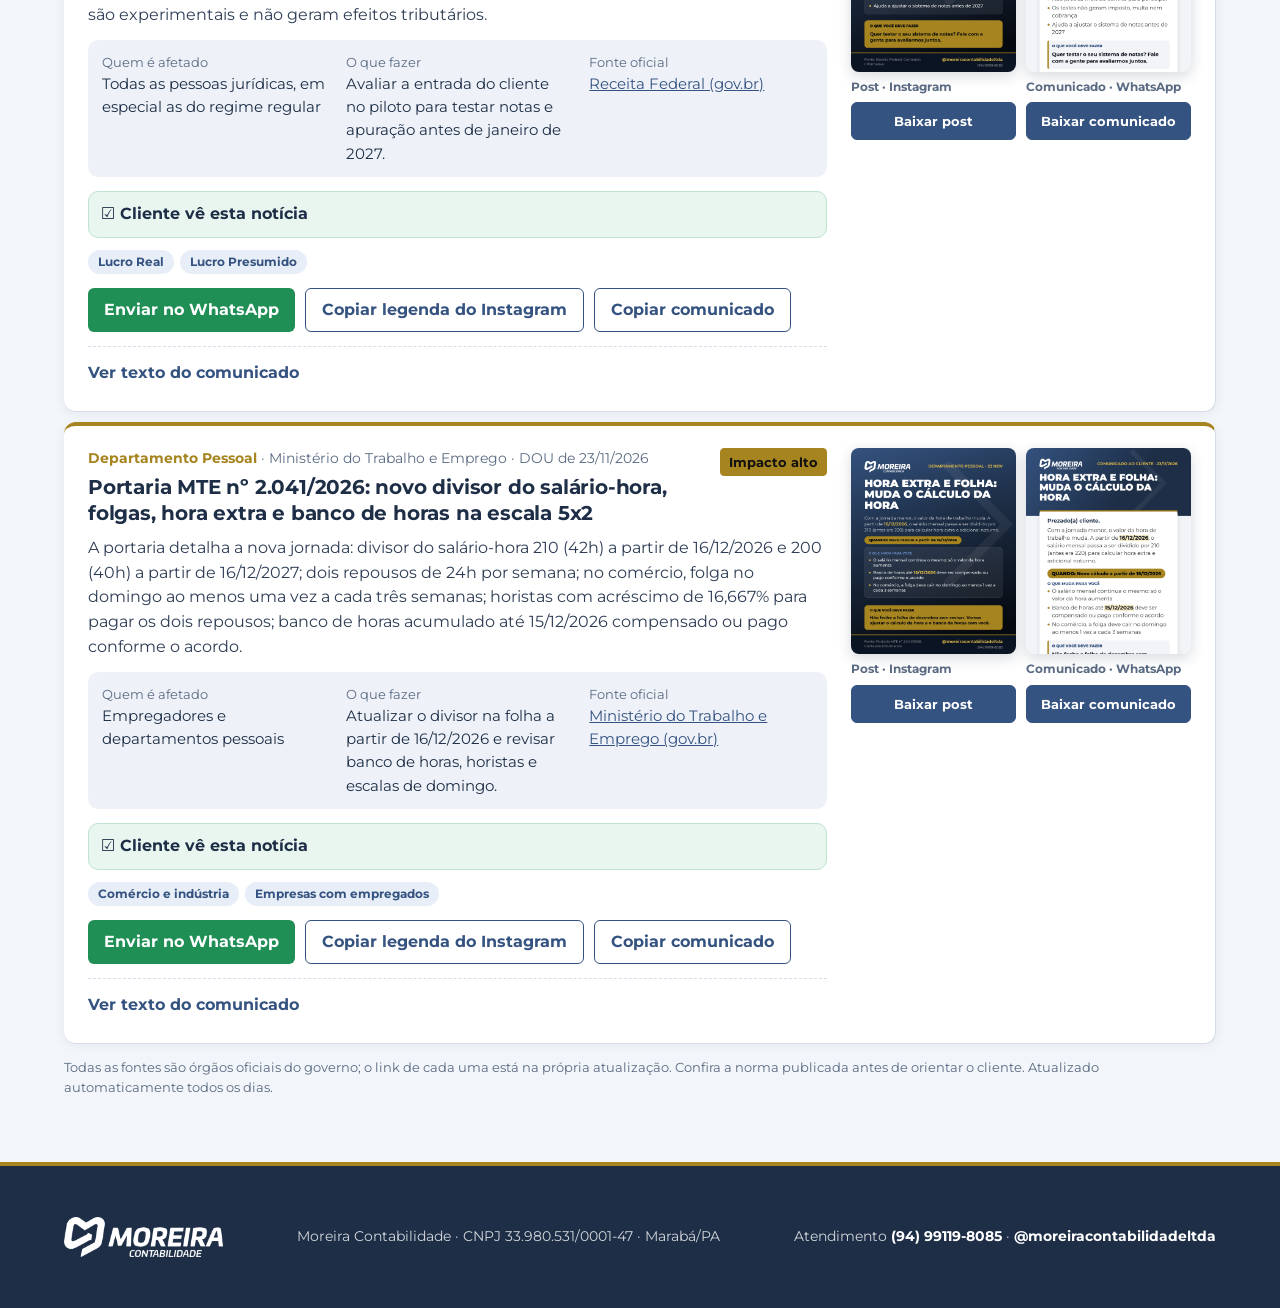
==== commit bd30e996: "Quadradinho de visibilidade no próprio site, sem chave (aguardando ativação do espaço de gravação) C" ====
--- a/index.html
+++ b/index.html
@@ -384,35 +384,21 @@
 
 <script>
 (function(){
-const REPO='moreira-contabilidade/radar',API='https://api.github.com/repos/'+REPO+'/contents/visibilidade.json';
-const K='radar_chave_equipe',N='radar_nome_equipe';
-const ls={get:k=>{try{return localStorage.getItem(k)||''}catch(e){return ''}},set:(k,v)=>{try{localStorage.setItem(k,v)}catch(e){}},del:k=>{try{localStorage.removeItem(k)}catch(e){}}};
-const tok=()=>ls.get(K),nome=()=>ls.get(N);
-const H=t=>({Authorization:'Bearer '+t,Accept:'application/vnd.github+json'});
-const dec=s=>new TextDecoder().decode(Uint8Array.from(atob(s.replace(/\s/g,'')),c=>c.charCodeAt(0)));
-const enc=s=>{const b=new TextEncoder().encode(s);let r='';for(let i=0;i<b.length;i+=0x8000)r+=String.fromCharCode.apply(null,b.subarray(i,i+0x8000));return btoa(r)};
-async function lerRemoto(t){const r=await fetch(API+'?ref=main&_='+Date.now(),{headers:H(t),cache:'no-store'});
-  if(r.status===404)return{sha:null,j:{itens:{}}};if(r.status===401||r.status===403)throw 'chave';if(!r.ok)throw 'rede';
-  const x=await r.json();return{sha:x.sha,j:JSON.parse(dec(x.content))}}
-const lerPublico=()=>fetch('visibilidade.json?v='+Date.now(),{cache:'no-store'}).then(r=>r.ok?r.json():{itens:{}}).catch(()=>({itens:{}}));
-const lerVis=()=>tok()&&!window.MODO_CLIENTE?lerRemoto(tok()).then(x=>x.j).catch(()=>lerPublico()):lerPublico();
+const ls={get:k=>{try{return localStorage.getItem(k)||''}catch(e){return ''}}};
+let BLOB='';const URLB=()=>'https://jsonblob.com/api/jsonBlob/'+BLOB;
+const cfg=fetch('vis-config.json?v='+Date.now(),{cache:'no-store'}).then(r=>r.ok?r.json():{}).then(c=>{BLOB=(c&&c.blob)||''}).catch(()=>{});
+const lerVis=()=>cfg.then(()=>BLOB?fetch(URLB(),{headers:{Accept:'application/json'},cache:'no-store'}).then(r=>r.ok?r.json():{itens:{}}):{itens:{}}).catch(()=>({itens:{}}));
 let DATA=null;
 const ready=Promise.all([fetch('data.json?v='+Date.now(),{cache:'no-store'}).then(r=>r.json()),lerVis()]).then(([d,v])=>{
-  const it=(v&&v.itens)||{};(d.atualizacoes||[]).forEach(a=>{const x=it[a.id];if(x&&typeof x.cliente==='boolean'){a.cliente=x.cliente;a.aguardando=false;a.vis_por=x.por||'';a.vis_em=x.em||''}});DATA=d});
+  const it=(v&&v.itens)||{};(d.atualizacoes||[]).forEach(a=>{const x=it[a.id];if(x&&typeof x.cliente==='boolean'){a.cliente=x.cliente;a.aguardando=false;a.vis_em=x.em||''}});DATA=d;db.visOk=!!BLOB});
 const snap=a=>({docs:a.map(d=>({id:d.id||(d.data+d.titulo),data:()=>d}))});
 let fila=Promise.resolve();
-function setVis(id,val){const t=tok();if(!t)return Promise.reject('chave');
-  const p=fila.then(async()=>{for(let k=0;k<5;k++){const {sha,j}=await lerRemoto(t);j.itens=j.itens||{};const agora=new Date().toISOString();
-    j.itens[id]={cliente:val,por:nome()||'Equipe',em:agora};j.atualizado_em=agora;
-    const body={message:(val?'Visível':'Oculta')+' para o cliente: '+id+' ('+(nome()||'Equipe')+')',content:enc(JSON.stringify(j,null,1)+'\n'),branch:'main'};if(sha)body.sha=sha;
-    const r=await fetch(API,{method:'PUT',headers:Object.assign(H(t),{'Content-Type':'application/json'}),body:JSON.stringify(body)});
-    if(r.ok)return true;if(r.status===401||r.status===403||r.status===404)throw 'chave';if(r.status===409||r.status===422){await new Promise(s=>setTimeout(s,700+k*500));continue}throw 'rede'}throw 'rede'});
+function setVis(id,val){const p=fila.then(async()=>{if(!BLOB)throw 'rede';
+  const r0=await fetch(URLB(),{headers:{Accept:'application/json'},cache:'no-store'});if(!r0.ok)throw 'rede';const j=await r0.json();j.itens=j.itens||{};
+  const agora=new Date().toISOString();j.itens[id]={cliente:val,em:agora};j.atualizado_em=agora;
+  const r=await fetch(URLB(),{method:'PUT',headers:{'Content-Type':'application/json',Accept:'application/json'},body:JSON.stringify(j)});if(!r.ok)throw 'rede';return true});
   fila=p.catch(()=>{});return p}
-async function entrar(t,n){if(!n)return 'Informe o seu nome.';if(!t)return 'Cole a chave de acesso da equipe.';
-  try{const r=await fetch('https://api.github.com/repos/'+REPO,{headers:H(t),cache:'no-store'});if(r.status===401)return 'Chave inválida ou vencida. Confira com o responsável.';if(!r.ok)return 'Não foi possível conferir a chave agora. Tente de novo.';
-    const j=await r.json();if(j.permissions&&j.permissions.push===false)return 'Esta chave não tem permissão para alterar o radar.'}catch(e){return 'Sem conexão. Tente de novo.'}
-  ls.set(K,t);ls.set(N,n);return true}
-const db={__ro:true,__site:!window.MODO_CLIENTE,temChave:()=>!!tok(),nome,setVis,entrar,sairChave:()=>ls.del(K),
+const db={__ro:true,__site:!window.MODO_CLIENTE,visOk:false,setVis,
   collection:n=>({onSnapshot:(cb,err)=>{ready.then(()=>cb(snap(n==='atualizacoes'?DATA.atualizacoes:n==='prazos'?DATA.prazos:[]))).catch(e=>err&&err(e));return()=>{}}}),
   doc:()=>({onSnapshot:cb=>{ready.then(()=>cb({exists:true,data:()=>({ultima_verificacao:DATA.gerado_em})}));return()=>{}}})};
 const downloads={save:async({filename,data})=>{const url=URL.createObjectURL(data);const a=document.createElement('a');a.href=url;a.download=filename;document.body.appendChild(a);a.click();a.remove();setTimeout(()=>URL.revokeObjectURL(url),4000)}};
@@ -464,7 +450,7 @@
 const OLHO_A='<svg class="eye" viewBox="0 0 24 24" width="20" height="20" aria-hidden="true"><path d="M1.5 12S5.5 4.5 12 4.5 22.5 12 22.5 12 18.5 19.5 12 19.5 1.5 12 1.5 12Z" fill="none" stroke="currentColor" stroke-width="2"/><circle cx="12" cy="12" r="3.2" fill="currentColor"/></svg>';
 const OLHO_F='<svg class="eye" viewBox="0 0 24 24" width="20" height="20" aria-hidden="true"><path d="M1.5 12S5.5 4.5 12 4.5 22.5 12 22.5 12 18.5 19.5 12 19.5 1.5 12 1.5 12Z" fill="none" stroke="currentColor" stroke-width="2"/><circle cx="12" cy="12" r="3.2" fill="currentColor"/><path d="M3 21 21 3" stroke="currentColor" stroke-width="2.2" stroke-linecap="round"/></svg>';
 function dh(iso){try{const d=new Date(iso);return d.toLocaleDateString('pt-BR',{day:'2-digit',month:'2-digit'})+' às '+d.toLocaleTimeString('pt-BR',{hour:'2-digit',minute:'2-digit'})}catch(e){return ''}}
-function chaveChip(){if(!DB||!DB.__site||CLIENTE)return;let c=document.getElementById('chavechip');if(!c){c=document.createElement('div');c.id='chavechip';document.body.appendChild(c)}
+function chaveChip(){return;let c=document.getElementById('chavechip');if(!c){c=document.createElement('div');c.id='chavechip';document.body.appendChild(c)}
   if(DB.temChave()){c.innerHTML='<span>'+OLHO_A+' Olho liberado neste aparelho</span><button type="button">Sair</button>';c.querySelector('button').onclick=()=>{DB.sairChave();chaveChip();toast('Chave removida deste aparelho.')}}
   else{c.remove()}}
 function abrirChave(depois){const o=document.createElement('div');o.className='chovl';o.innerHTML=`<form class="chbox" autocomplete="off"><h3>Falta abrir o link da equipe</h3><p>Abra uma vez, neste aparelho, o <b>link do olho</b> enviado no grupo do administrativo. Depois é só clicar no olho, sem pedir mais nada.</p>
@@ -527,7 +513,7 @@
       <div class="head"><div><div class="org"><b class="area ${i.setor==='dp'?'dp':''}">${i.setor==='dp'?'Departamento Pessoal':'Fiscal'}</b> · ${esc(i.orgao)}</div><h3>${esc(i.titulo)}</h3></div><span class="tag ${esc(i.impacto)}">${esc(IMP[i.impacto]||i.impacto)}</span></div>
       <p>${esc(i.resumo)}</p>
       <div class="meta"><div><span>Quem é afetado</span>${esc(i.quem)}</div><div><span>O que fazer</span>${esc(i.acao)}</div><div><span>Fonte oficial</span>${u?`<a href="${esc(u)}" target="_blank" rel="noopener">${esc(i.fonte_nome||'Abrir fonte')}</a>`:esc(i.fonte_nome)}</div></div>
-      ${DB&&!DB.__ro?`<div class="vis ${i.cliente===false?'off':'on'}"><label class="vischk"><input type="checkbox" data-visck="${esc(i.id)}" ${i.cliente!==false?'checked':''}> <span>${i.cliente!==false?'Cliente vê esta notícia':'Cliente não vê esta notícia'}</span></label><small>${i.cliente===false&&i.aguardando?'Nova notícia: marque o quadradinho para o cliente ver. ':''}Marcado = aparece para o cliente. Desmarcado = não aparece.</small></div>`:`<div class="vis ${i.cliente===false?'off':'on'}"><span class="visst">${i.cliente!==false?'☑ Cliente vê esta notícia':'☐ Cliente não vê esta notícia'}</span><small>Para marcar ou desmarcar, use o quadradinho no <a href="https://claude.ai/artifact/1HVLhmYUjWUrmbh22fjHD5" target="_blank" rel="noopener">Radar do Claude ↗</a>.</small></div>`}
+      ${DB&&DB.__site&&DB.visOk?`<div class="vis ${i.cliente===false?'off':'on'}"><label class="vischk"><input type="checkbox" data-visck="${esc(i.id)}" ${i.cliente!==false?'checked':''}> <span>${i.cliente!==false?'Cliente vê esta notícia':'Cliente não vê esta notícia'}</span></label><small>${i.cliente===false&&i.aguardando?'Nova notícia: marque o quadradinho para o cliente ver. ':''}Marcado = aparece para o cliente. Desmarcado = não aparece.</small></div>`:`<div class="vis ${i.cliente===false?'off':'on'}"><span class="visst">${i.cliente!==false?'☑ Cliente vê esta notícia':'☐ Cliente não vê esta notícia'}</span></div>`}
       <div class="perf">${perfis(i).filter(x=>x!=='todos').map(x=>`<span>${esc(PERFIS[x])}</span>`).join('')||'<span>Todos os clientes</span>'}</div>
       <div class="row acts"><a class="btn wa" href="${esc(waLink(waText(i)))}" target="_blank" rel="noopener">Enviar no WhatsApp</a><button data-leg="${esc(i.id)}">Copiar legenda do Instagram</button><button data-id="${esc(i.id)}">Copiar comunicado</button></div>
       <details><summary>Ver texto do comunicado</summary><div class="msg">${esc(i.comunicado)}</div></details>
@@ -628,9 +614,9 @@
     const ic=e.target.closest('button[data-icsarea]');if(ic){const t=hoje();saveBlob(ics(allP().filter(p=>p.data>=t&&prazoArea(p)===cArea&&(!p.cidade||!cCidade||p.cidade===cCidade))),`prazos-moreira-${cArea}.ics`);return}
     const dp=e.target.closest('button[data-dlpost]');if(dp){const i=items.find(x=>x.id===dp.dataset.dlpost);if(i){const c=document.createElement('canvas');MoreiraCards.noticia(c,i);savePng(c,`moreira-${i.id}.png`)}}});
 }
-$('#list').addEventListener('change',e=>{const c=e.target.closest('input[data-visck]');if(!c||!DB||DB.__ro)return;const i=items.find(x=>x.id===c.dataset.visck);if(!i)return;
+$('#list').addEventListener('change',e=>{const c=e.target.closest('input[data-visck]');if(!c||!DB||!DB.__site||!DB.visOk)return;const i=items.find(x=>x.id===c.dataset.visck);if(!i)return;
   const antes={cliente:i.cliente,aguardando:i.aguardando};i.cliente=c.checked;i.aguardando=false;render();status();
-  Promise.resolve(DB.doc('atualizacoes/'+i.id).update({cliente:c.checked,aguardando:false})).then(()=>toast(c.checked?'Marcado: o cliente vai ver esta notícia.':'Desmarcado: o cliente não vai ver esta notícia.',3500)).catch(()=>{Object.assign(i,antes);render();status();toast('Não foi possível salvar. Tente de novo.',4000)})});
+  DB.setVis(i.id,c.checked).then(()=>toast(c.checked?'Marcado: o cliente já vê esta notícia.':'Desmarcado: o cliente não vê mais esta notícia.',3500)).catch(()=>{Object.assign(i,antes);render();status();toast('Não foi possível salvar. Tente de novo.',4000)})});
 $('#list').addEventListener('click',e=>{
   const b=e.target.closest('button');if(!b)return;
   if(b.dataset.id){const i=items.find(x=>x.id===b.dataset.id);if(i)copy(i.comunicado)}
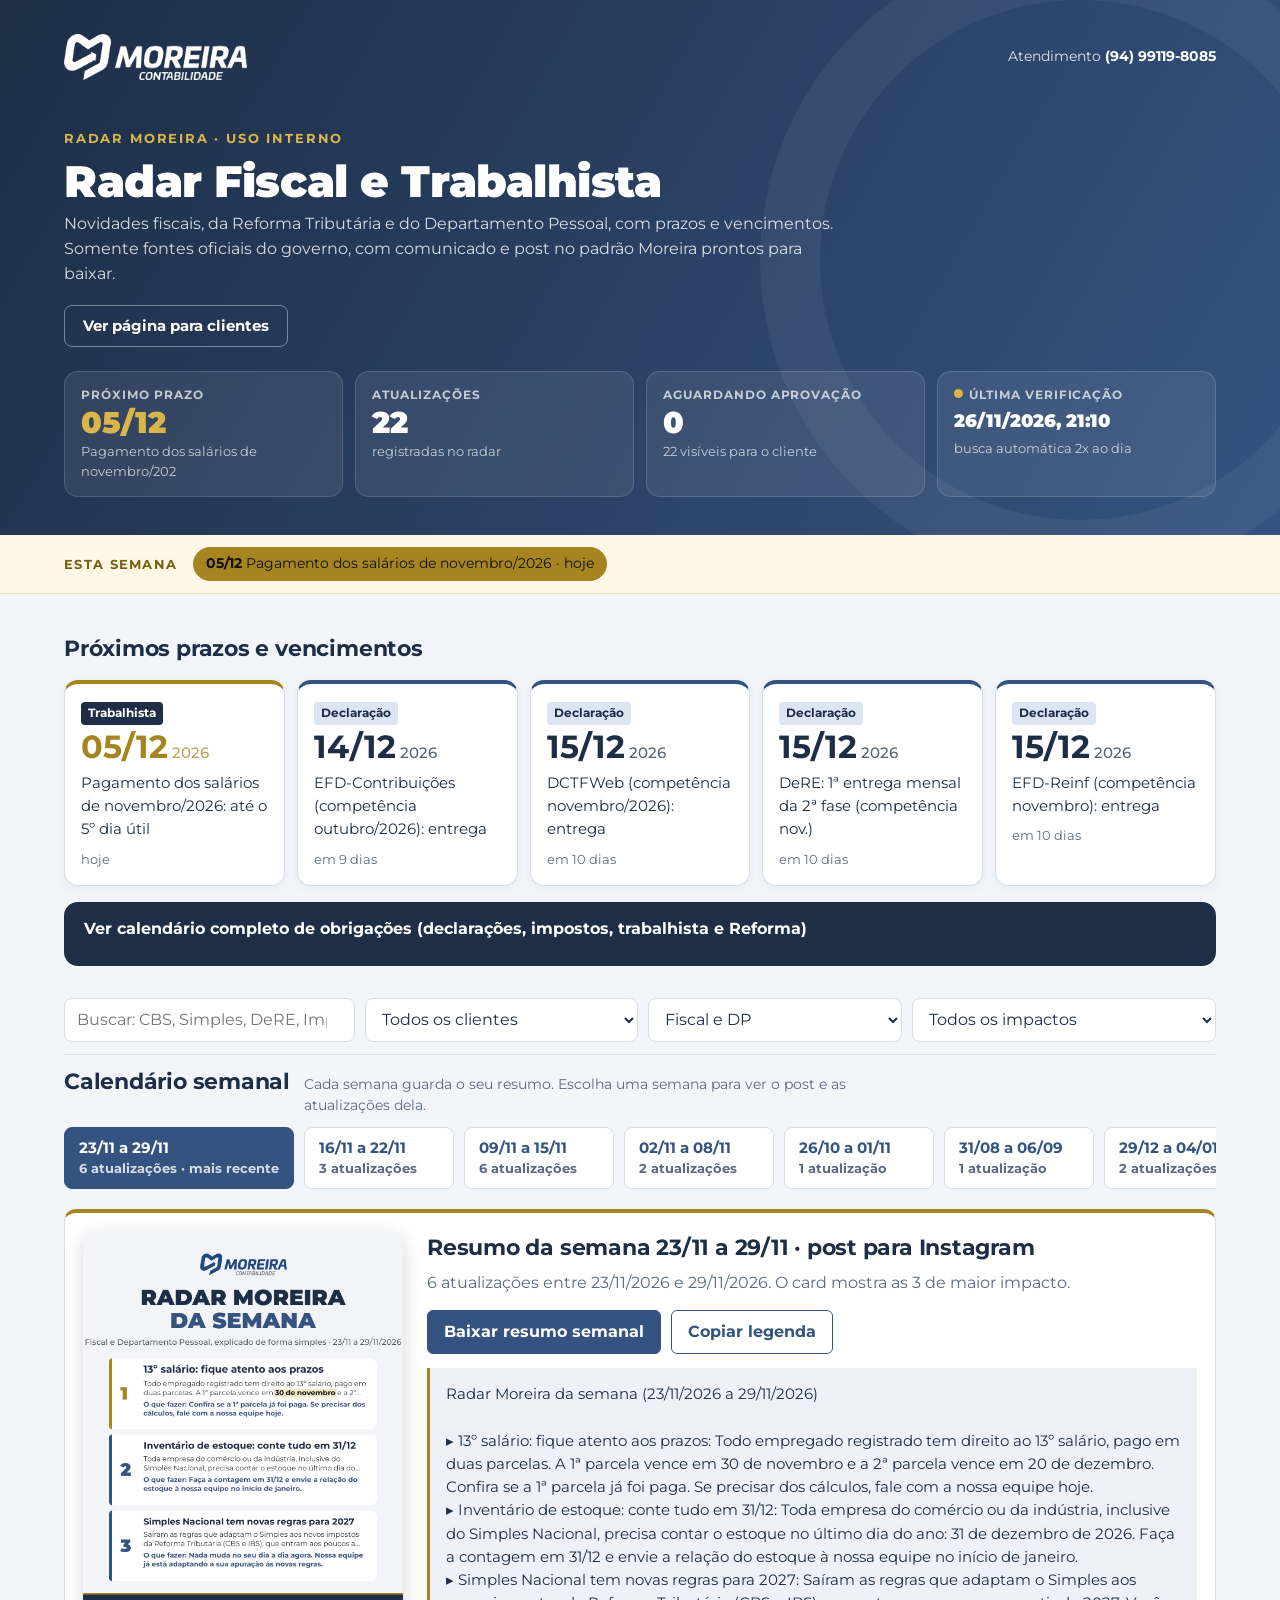
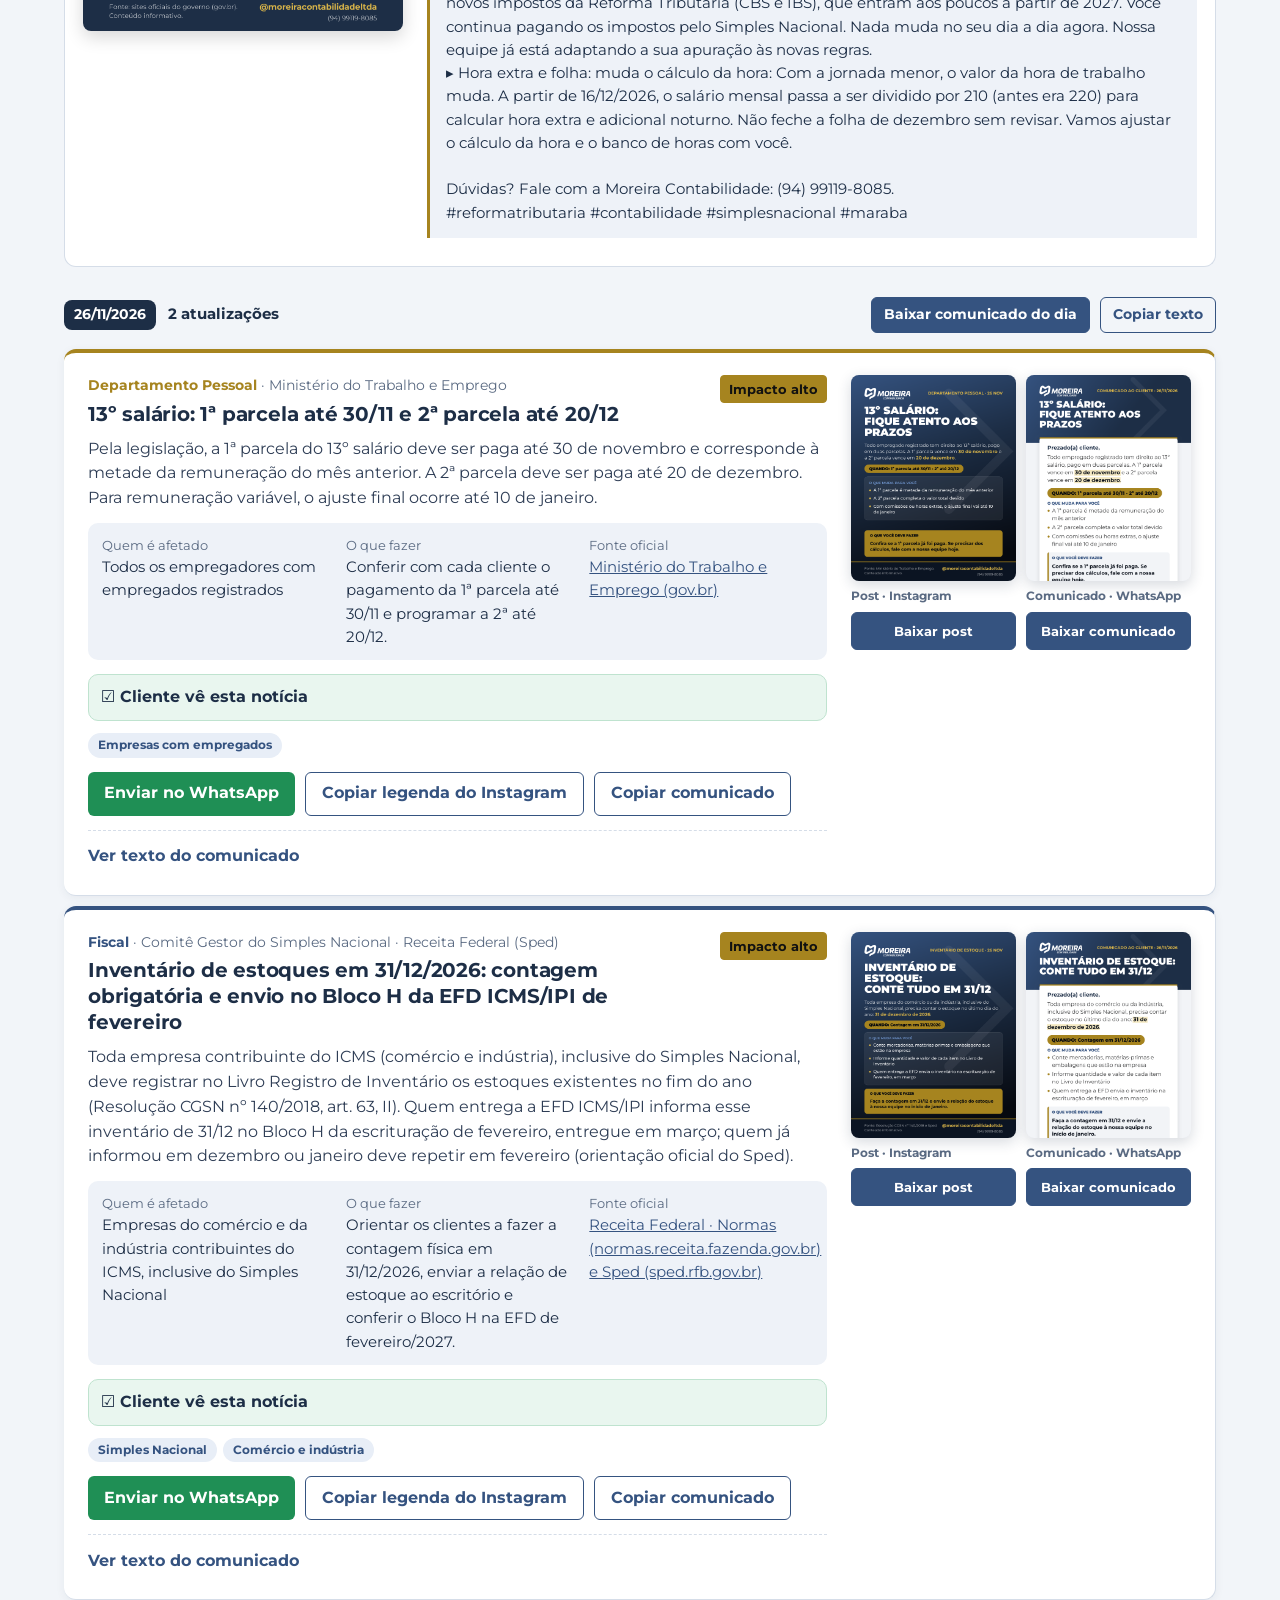
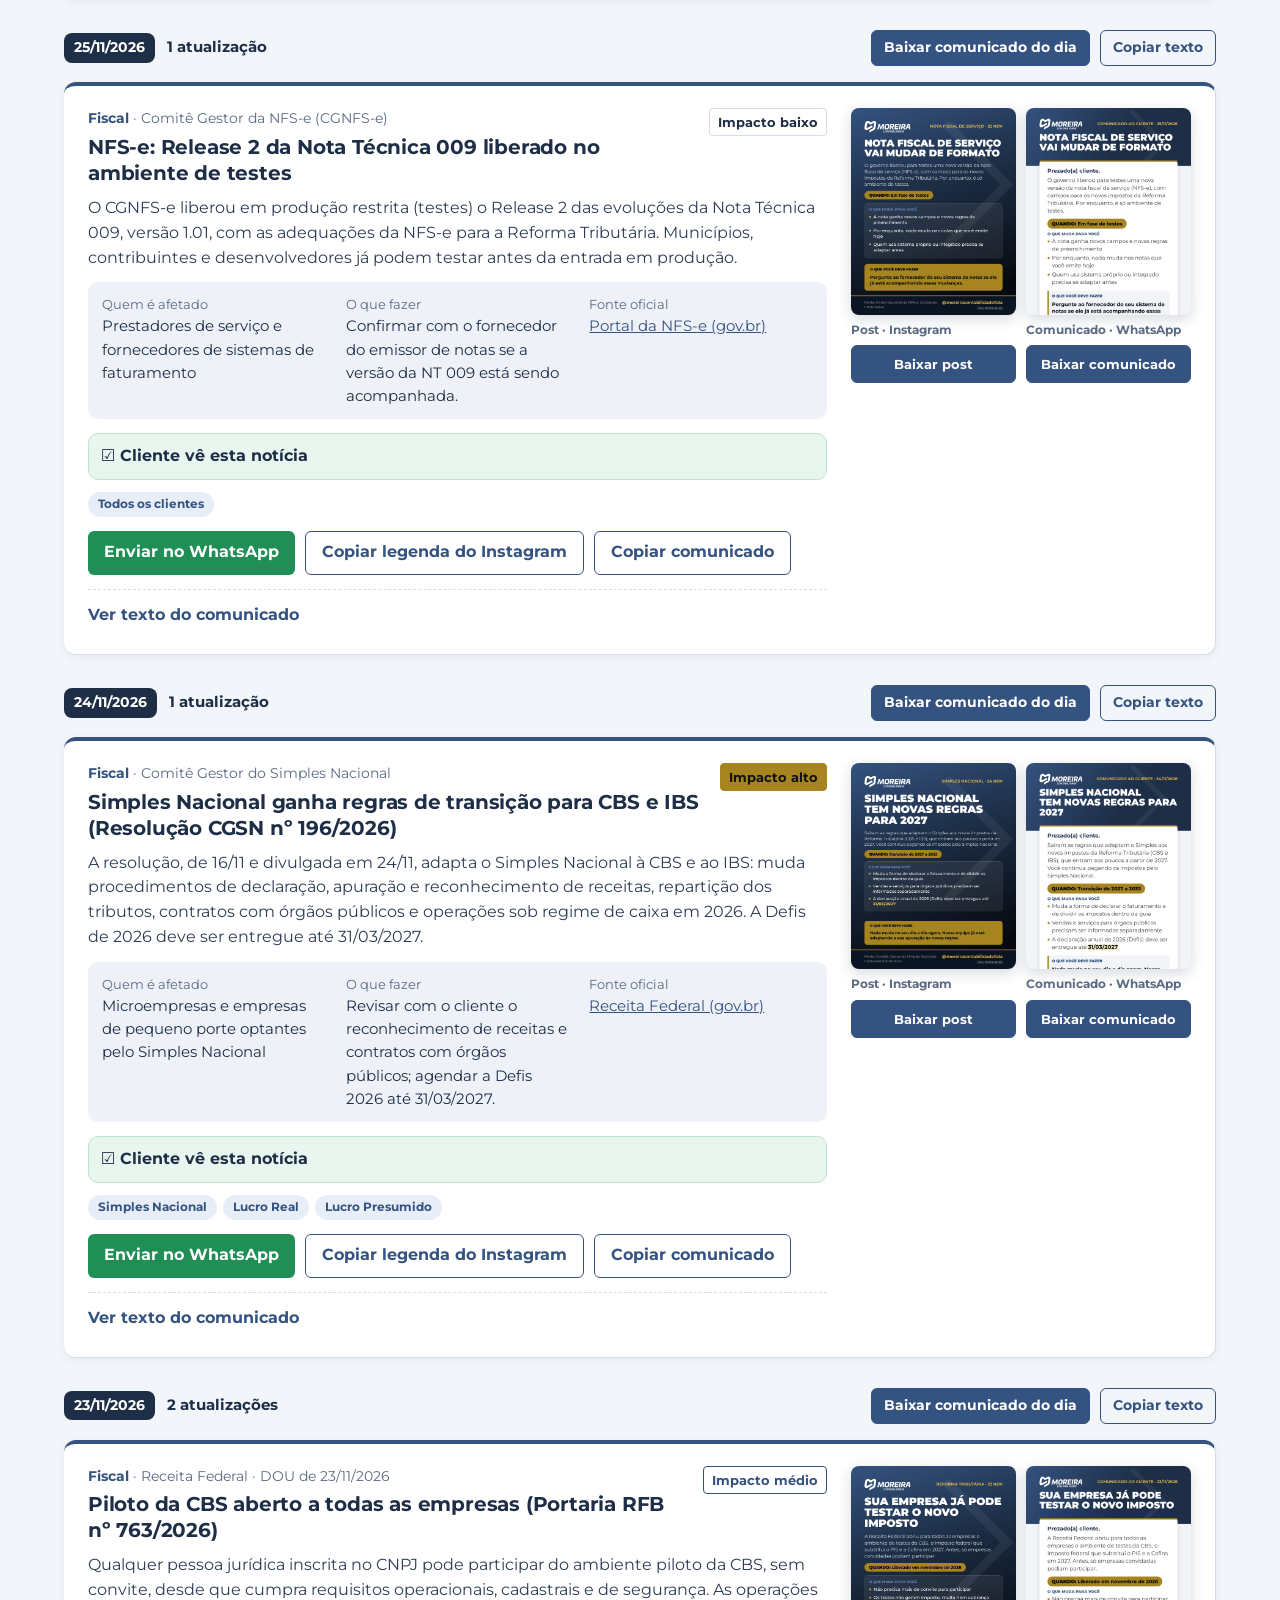
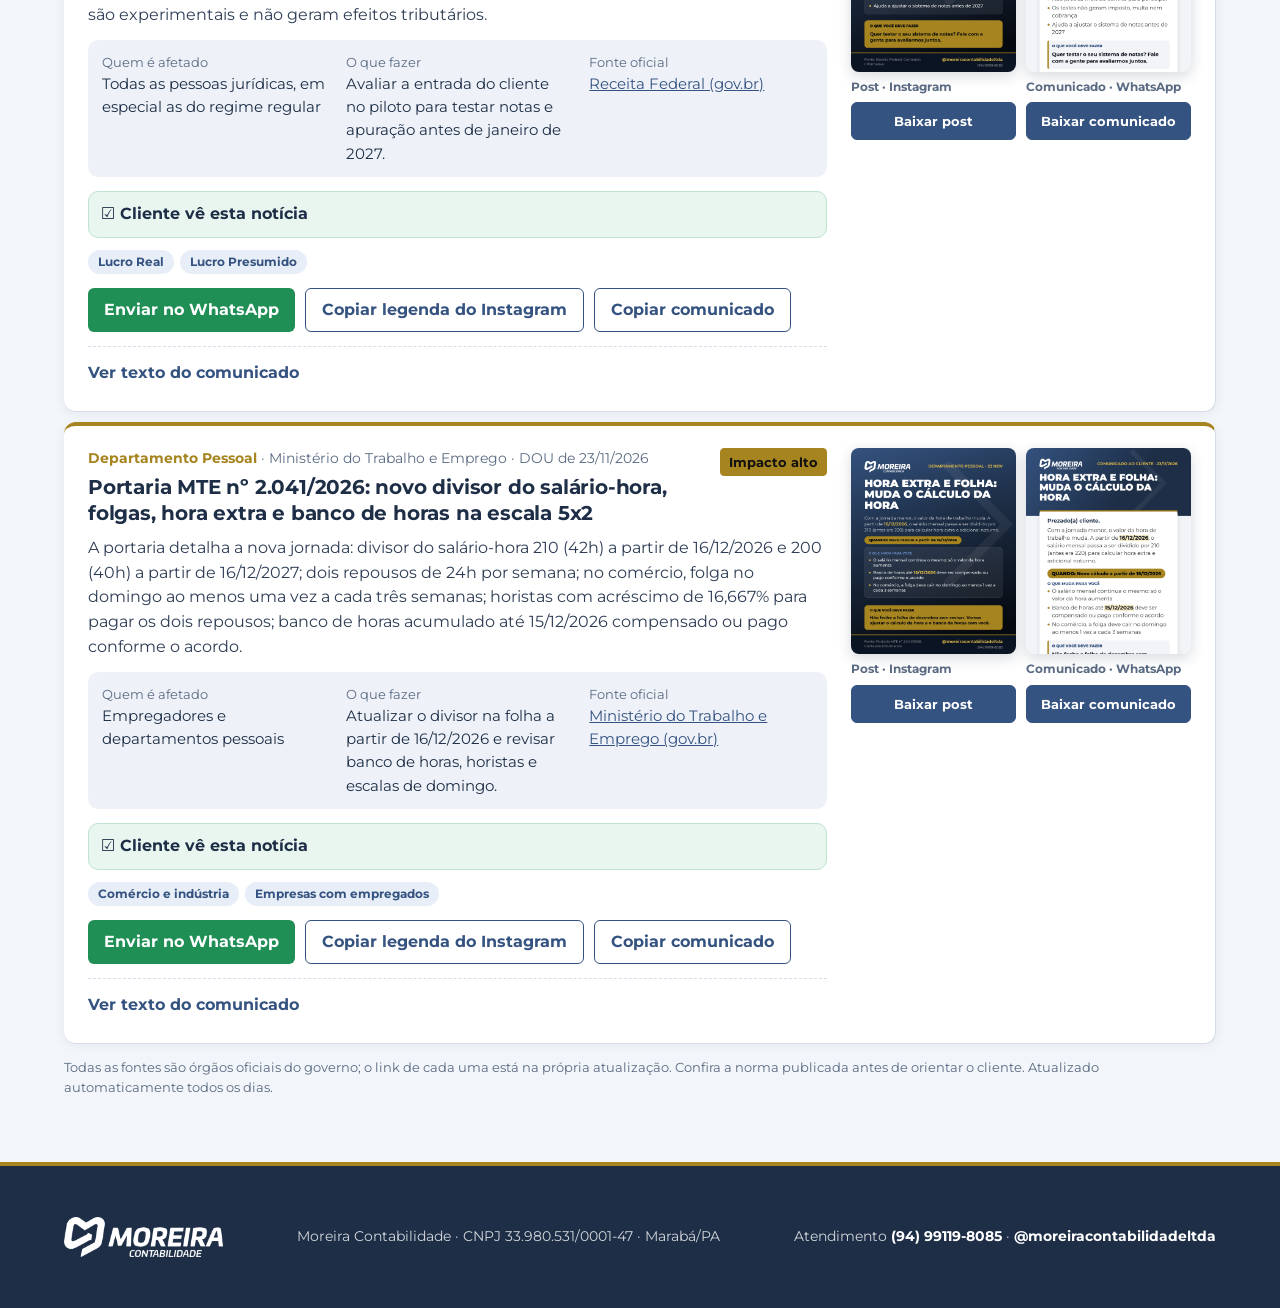
==== commit 0af938e6: "Cliente: 'O que fazer esta semana'; resumo mensal em PDF; marcar todas do dia; prazos fiscais de 30/" ====
--- a/index.html
+++ b/index.html
@@ -244,7 +244,18 @@
 .cherr{color:#B42318!important;font-weight:600}.chbtns{display:flex;gap:10px;justify-content:flex-end}
 .chbtns button{border-radius:10px;padding:10px 16px;font:inherit;font-weight:600;cursor:pointer;border:1px solid #C9D3E0;background:#fff;color:#1D2E46}.chbtns .chok{background:#1D2E46;color:#fff;border-color:#1D2E46}
 @media print{#chavechip{display:none}}
-.vischk{display:flex;align-items:center;gap:10px;font-weight:700;color:#1D2E46;cursor:pointer;font-size:15px}.vischk input{width:22px;height:22px;accent-color:#1F8F55;cursor:pointer}.visst{font-weight:700;color:#1D2E46}.visbtn{cursor:pointer}.visbtn:hover{filter:brightness(.96);box-shadow:0 0 0 3px rgba(31,143,85,.15)}.vis small a{color:var(--azul);font-weight:600}
+.sqbox{background:#fff;border:2px solid #1D2E46;border-radius:16px;padding:16px 16px 12px;margin:4px 0 18px;box-shadow:0 6px 18px rgba(29,46,70,.08)}
+.sqbox.vazio{border-color:#D5DDE8}.sqbox.vazio p{margin:6px 0 0;color:#5A6B82}
+.sqhead{display:flex;flex-direction:column;gap:2px;margin-bottom:10px}.sqhead b,.sqbox>b{font-size:18px;color:#1D2E46}.sqhead small{color:#5A6B82}
+.sqbox ul{list-style:none;margin:0;padding:0;display:flex;flex-direction:column;gap:8px}
+.sqbox li{display:grid;grid-template-columns:62px 1fr auto;gap:12px;align-items:center;background:#F2F5F9;border-radius:12px;padding:10px 12px;border-left:4px solid #355380}
+.sqbox li.urg{border-left-color:#B42318;background:#FDF1F0}.sqbox li.sq-escala{border-left-color:#A6841F;background:#FFF7E0;grid-template-columns:62px 1fr}
+.sqbox li.ok{opacity:.55}.sqbox li.ok .sqtxt b{text-decoration:line-through}
+.sqdia{display:flex;flex-direction:column;align-items:center;line-height:1.1}.sqdia b{font-size:17px;color:#1D2E46}.sqdia small{font-size:12px;color:#5A6B82}
+.sqtxt{display:flex;flex-direction:column;gap:3px}.sqtxt b{font-size:15px;color:#1D2E46}.sqtxt small{font-size:13.5px;color:#41516A;line-height:1.4}
+.sqok{display:flex;flex-direction:column;align-items:center;font-size:11.5px;color:#5A6B82;gap:2px;cursor:pointer}.sqok input{width:22px;height:22px;accent-color:#1F8F55}
+.sqnota{display:block;margin-top:10px;color:#7A8AA0;font-size:12px}
+.btnpdf{display:inline-flex;align-items:center;justify-content:center;min-height:42px;padding:0 16px;border-radius:10px;border:1.5px solid #1D2E46;color:#1D2E46;background:#fff;font-weight:700;text-decoration:none;font-size:14.5px}.btnpdf:hover{background:#1D2E46;color:#fff}.visall{border-color:#1F8F55!important;color:#1F8F55!important;font-weight:700}.vischk{display:flex;align-items:center;gap:10px;font-weight:700;color:#1D2E46;cursor:pointer;font-size:15px}.vischk input{width:22px;height:22px;accent-color:#1F8F55;cursor:pointer}.visst{font-weight:700;color:#1D2E46}.visbtn{cursor:pointer}.visbtn:hover{filter:brightness(.96);box-shadow:0 0 0 3px rgba(31,143,85,.15)}.vis small a{color:var(--azul);font-weight:600}
 .vis small{color:var(--mute);font-size:13px}
 .eye{font-size:16px}
 .cliente .rule,.cliente .tools,.cliente #status,.cliente #alerta,.cliente #list,.cliente #areaTabs{display:none!important}
@@ -336,7 +347,7 @@
   <h2>Próximos prazos e vencimentos</h2>
   <div class="track" id="track"></div>
   <details class="cal2" id="calAll"><summary>Ver calendário completo de obrigações (declarações, impostos, trabalhista e Reforma)</summary>
-    <div class="row calbar"><div class="row" id="viewBtns"><button data-view="lista" aria-pressed="true">Lista</button><button data-view="mes" aria-pressed="false">Calendário do mês</button></div><button class="gold" id="icsAll">Adicionar todos os prazos à agenda (.ics)</button></div>
+    <div class="row calbar"><div class="row" id="viewBtns"><button data-view="lista" aria-pressed="true">Lista</button><button data-view="mes" aria-pressed="false">Calendário do mês</button></div><button class="gold" id="icsAll">Adicionar todos os prazos à agenda (.ics)</button><a class="btnpdf" href="https://moreira-contabilidade.github.io/radar/resumo.html" target="_blank" rel="noopener">Resumo do mês em PDF</a></div>
     <div class="row" style="margin:10px 0 14px" id="tipoBtns"></div>
     <div id="calGrid" hidden></div>
     <div id="calList"></div>
@@ -385,18 +396,16 @@
 <script>
 (function(){
 const ls={get:k=>{try{return localStorage.getItem(k)||''}catch(e){return ''}}};
-let BLOB='';const URLB=()=>'https://jsonblob.com/api/jsonBlob/'+BLOB;
-const cfg=fetch('vis-config.json?v='+Date.now(),{cache:'no-store'}).then(r=>r.ok?r.json():{}).then(c=>{BLOB=(c&&c.blob)||''}).catch(()=>{});
-const lerVis=()=>cfg.then(()=>BLOB?fetch(URLB(),{headers:{Accept:'application/json'},cache:'no-store'}).then(r=>r.ok?r.json():{itens:{}}):{itens:{}}).catch(()=>({itens:{}}));
+let BLOB='';
+const cfg=fetch('vis-config.json?v='+Date.now(),{cache:'no-store'}).then(r=>r.ok?r.json():{}).then(c=>{BLOB=(c&&c.script)||''}).catch(()=>{});
+const lerVis=()=>cfg.then(()=>BLOB?fetch(BLOB+'?t='+Date.now(),{cache:'no-store'}).then(r=>r.ok?r.json():{itens:{}}):{itens:{}}).catch(()=>({itens:{}}));
 let DATA=null;
 const ready=Promise.all([fetch('data.json?v='+Date.now(),{cache:'no-store'}).then(r=>r.json()),lerVis()]).then(([d,v])=>{
   const it=(v&&v.itens)||{};(d.atualizacoes||[]).forEach(a=>{const x=it[a.id];if(x&&typeof x.cliente==='boolean'){a.cliente=x.cliente;a.aguardando=false;a.vis_em=x.em||''}});DATA=d;db.visOk=!!BLOB});
 const snap=a=>({docs:a.map(d=>({id:d.id||(d.data+d.titulo),data:()=>d}))});
 let fila=Promise.resolve();
 function setVis(id,val){const p=fila.then(async()=>{if(!BLOB)throw 'rede';
-  const r0=await fetch(URLB(),{headers:{Accept:'application/json'},cache:'no-store'});if(!r0.ok)throw 'rede';const j=await r0.json();j.itens=j.itens||{};
-  const agora=new Date().toISOString();j.itens[id]={cliente:val,em:agora};j.atualizado_em=agora;
-  const r=await fetch(URLB(),{method:'PUT',headers:{'Content-Type':'application/json',Accept:'application/json'},body:JSON.stringify(j)});if(!r.ok)throw 'rede';return true});
+  const r=await fetch(BLOB,{method:'POST',headers:{'Content-Type':'text/plain;charset=utf-8'},body:JSON.stringify({id,cliente:val})});if(!r.ok)throw 'rede';const j=await r.json();if(!j||!j.itens||!j.itens[id]||j.itens[id].cliente!==val)throw 'rede';return true});
   fila=p.catch(()=>{});return p}
 const db={__ro:true,__site:!window.MODO_CLIENTE,visOk:false,setVis,
   collection:n=>({onSnapshot:(cb,err)=>{ready.then(()=>cb(snap(n==='atualizacoes'?DATA.atualizacoes:n==='prazos'?DATA.prazos:[]))).catch(e=>err&&err(e));return()=>{}}}),
@@ -507,7 +516,7 @@
   const days=[...new Set(f.map(i=>i.data))];
   $('#list').innerHTML=days.map(d=>{
     const g=f.filter(i=>i.data===d);
-    return `<div class="day"><span><span class="dchip">${fmt(d)}</span> ${g.length} atualizaç${g.length>1?'ões':'ão'}</span><span class="row"><button class="pri" data-dlday="${esc(d)}">Baixar comunicado do dia</button><button data-day="${esc(d)}">Copiar texto</button></span></div>`+
+    return `<div class="day"><span><span class="dchip">${fmt(d)}</span> ${g.length} atualizaç${g.length>1?'ões':'ão'}</span><span class="row"><button class="pri" data-dlday="${esc(d)}">Baixar comunicado do dia</button><button data-day="${esc(d)}">Copiar texto</button>${DB&&DB.__site&&DB.visOk&&g.some(x=>x.cliente===false)?`<button class="visall" data-visall="${esc(d)}">☑ Mostrar todas deste dia ao cliente</button>`:''}</span></div>`+
     g.map(i=>{const u=safeUrl(i.fonte_url);return `<article class="item ${i.setor==='dp'?'is-dp':''}">
       <div class="ibody">
       <div class="head"><div><div class="org"><b class="area ${i.setor==='dp'?'dp':''}">${i.setor==='dp'?'Departamento Pessoal':'Fiscal'}</b> · ${esc(i.orgao)}</div><h3>${esc(i.titulo)}</h3></div><span class="tag ${esc(i.impacto)}">${esc(IMP[i.impacto]||i.impacto)}</span></div>
@@ -585,6 +594,26 @@
 function renderMultas(){return `<section class="mbox"><div class="mhead"><span class="mico">!</span><div><b>Atenção: o que pode gerar multa</b><small>Os pontos de Departamento Pessoal que mais geram autuação. Toque para ver os detalhes.</small></div></div>`+
   MULTAS.map((m,n)=>`<details class="mitem${m.top?' top':''}"${m.top?' open':''}><summary>${m.top?'<span class="murg">Urgente</span>':''}${esc(m.t)}</summary><div class="gbody">${m.h}<div class="cacao2"><span>O que você deve fazer</span>${esc(m.a)}</div><p class="gfonte">Fonte oficial: <a href="${esc(m.f[1])}" target="_blank" rel="noopener">${esc(m.f[0])}</a></p></div></details>`).join('')+`</section>`}
 const temMulta=i=>i.multa===true||/multa|escala|jornada|6x1|5x2|registro|sal[aá]rio|FGTS|13º|rescis|f[eé]rias/i.test([i.titulo,i.card_sub,i.resumo].join(' '));
+const FEITOS=(()=>{try{return JSON.parse(localStorage.getItem('radar_feitos')||'[]')}catch(e){return []}})();
+function oQueFazer(p){const t=p.titulo;if(p.tipo==='feriado')return p.cidade?'Feriado em '+p.cidade+': organize a escala e combine a folga ou o pagamento em dobro.':'Feriado: organize a escala e combine a folga ou o pagamento em dobro.';
+  if(/sal[aá]rio/i.test(t)&&/5º dia útil|quinto dia/i.test(t))return 'Pague os salários dos funcionários até esta data.';
+  if(/13º|13o|décimo/i.test(t)&&/parcela/i.test(t))return 'Pague a parcela do 13º salário aos funcionários.';
+  if(/FGTS/i.test(t))return 'Pague a guia do FGTS que a Moreira enviar.';
+  if(/DARF da DCTFWeb|INSS/i.test(t))return 'Pague a guia do INSS e do IR dos funcionários que a Moreira enviar.';
+  if(/^DAS/i.test(t))return 'Pague a guia do '+(/MEI/i.test(t)?'MEI':'Simples Nacional')+' que a Moreira enviar.';
+  if(/jornada|escala|6x1|5x2/i.test(t))return 'Comece a nova escala nesta data: no máximo 42 horas e 2 folgas por semana, sem reduzir salário.';
+  if(/invent[aá]rio/i.test(t))return 'Faça a contagem do estoque e envie a lista para a Moreira.';
+  if(p.tipo==='imposto')return 'Pague a guia que a Moreira enviar até esta data.';
+  if(p.tipo==='declaracao'||/eSocial|DCTFWeb|EFD|declara/i.test(t))return 'A Moreira entrega. Envie a tempo as notas, a folha e os documentos do mês.';
+  return 'Fique atento a esta data.'}
+function renderSemana(){const t=hoje();const DS=['domingo','segunda','terça','quarta','quinta','sexta','sábado'];
+  let ps=allP().filter(p=>p.data>=t&&ddiff(p.data)<=7&&prazoArea(p)===cArea&&(!p.cidade||!cCidade||p.cidade===cCidade));
+  const seen=new Set();ps=ps.filter(p=>{const k=p.data+'|'+amigo(p);if(seen.has(k))return false;seen.add(k);return true});
+  const extra=[];if(cArea==='dp'&&t<='2026-12-16'){const k=ddiff('2026-12-16');extra.push(`<li class="sq-escala"><span class="sqdia"><b>16/12</b><small>${k===0?'hoje':'em '+k+' dias'}</small></span><span class="sqtxt"><b>Nova escala: 42 horas e 2 folgas por semana</b><small>Monte a escala nova de cada funcionário e envie para a Moreira conferir. Escala errada gera multa.</small></span></li>`)}
+  const lis=ps.map(p=>{const id=p.id||p.data+amigo(p);const k=ddiff(p.data);const feito=FEITOS.includes(id);const dt=new Date(p.data+'T12:00:00');
+    return `<li class="${feito?'ok':''}${k<=1?' urg':''}"><span class="sqdia"><b>${esc(p.data.slice(8))}/${esc(p.data.slice(5,7))}</b><small>${k===0?'hoje':k===1?'amanhã':DS[dt.getDay()]}</small></span><span class="sqtxt"><b>${esc(p.tipo==='feriado'?p.titulo:amigo(p))}</b><small>${esc(oQueFazer(p))}</small></span><label class="sqok"><input type="checkbox" data-feito="${esc(id)}" ${feito?'checked':''}><span>Feito</span></label></li>`}).join('');
+  if(!lis&&!extra.length)return `<section class="sqbox vazio"><b>O que fazer esta semana</b><p>Nada vence nos próximos 7 dias em ${cArea==='dp'?'Departamento Pessoal':'Fiscal'}.</p></section>`;
+  return `<section class="sqbox"><div class="sqhead"><b>O que fazer esta semana</b><small>${cArea==='dp'?'Departamento Pessoal':'Fiscal'} · próximos 7 dias${cArea==='dp'&&cCidade?' · '+esc(cCidade):''}</small></div><ul>${extra.join('')}${lis}</ul><small class="sqnota">Marque "Feito" para se organizar. A marcação fica só neste aparelho.</small></section>`}
 function renderCliente(){if(!CLIENTE)return;$('#capp').hidden=false;
   const vis=items.filter(visivel);
   document.querySelectorAll('.cnav button').forEach(b=>{const a=b.dataset.a;b.setAttribute('aria-selected',a===cArea);const n=vis.filter(i=>(i.setor||'fiscal')===a&&isNovo(i)).length;const c=b.querySelector('.cnt');c.textContent=n?n+(n>1?' novas':' nova'):'';c.hidden=!n});
@@ -592,14 +621,14 @@
   const nomeA=cArea==='dp'?'Departamento Pessoal':'Fiscal';
   if(cView==='guia'){$('#cbody').innerHTML=renderGuia();return}
   if(cView==='nov'){const f=vis.filter(i=>(i.setor||'fiscal')===cArea).sort((a,b)=>String(b.data).localeCompare(String(a.data)));
-    $('#cbody').innerHTML=(cArea==='dp'?renderMultas():'')+(cArea==='fiscal'?`<button class="gbanner" data-v2="guia"><span class="gbico">RT</span><span><b>Entenda a Reforma Tributária</b><small>O que muda, quais impostos, alíquotas, Simples, nota fiscal, multas e juros. Toque aqui.</small></span><span class="garr">›</span></button>`:'')+`<p class="vendo">Você está vendo <b>${f.length} ${f.length===1?'novidade':'novidades'}</b> de <b>${nomeA}</b>, da mais recente para a mais antiga.</p>`+(f.map(cCard).join('')||'<p class="empty">Nenhuma novidade nesta área por enquanto.</p>');}
+    $('#cbody').innerHTML=renderSemana()+(cArea==='dp'?renderMultas():'')+(cArea==='fiscal'?`<button class="gbanner" data-v2="guia"><span class="gbico">RT</span><span><b>Entenda a Reforma Tributária</b><small>O que muda, quais impostos, alíquotas, Simples, nota fiscal, multas e juros. Toque aqui.</small></span><span class="garr">›</span></button>`:'')+`<p class="vendo">Você está vendo <b>${f.length} ${f.length===1?'novidade':'novidades'}</b> de <b>${nomeA}</b>, da mais recente para a mais antiga.</p>`+(f.map(cCard).join('')||'<p class="empty">Nenhuma novidade nesta área por enquanto.</p>');}
   else{const t=hoje();const lim=new Date();lim.setDate(lim.getDate()+120);const L=lim.toISOString().slice(0,10);
     const ps=allP().filter(p=>p.data>=t&&p.data<=L&&prazoArea(p)===cArea&&(!p.cidade||!cCidade||p.cidade===cCidade));
     const sem=ps.filter(p=>ddiff(p.data)<=7);const meses=[...new Set(ps.map(p=>p.data.slice(0,7)))];
     $('#cbody').innerHTML=`<p class="vendo">Prazos e datas de <b>${nomeA}</b> dos próximos meses. A Moreira cuida das entregas; fique atento ao que depende de você, como enviar informações e pagar as guias.</p>
     ${sem.length?`<div class="csemana"><b>Esta semana</b>${sem.map(p=>{const k=ddiff(p.data);return `<span class="achip${k<=3?' urg':''}${p.tipo==='feriado'?' fer':''}"><b>${esc(p.data.slice(8))}/${esc(p.data.slice(5,7))}</b> ${esc(p.tipo==='feriado'?p.titulo:amigo(p))}</span>`}).join('')}</div>`:''}
     ${cArea==='dp'?`<label class="ccid">Sua cidade (para os feriados municipais): <select id="cCid"><option value="">Todas as cidades</option>${CIDADES.map(c=>`<option${c===cCidade?' selected':''}>${c}</option>`).join('')}</select></label>`:''}
-    <div class="row" style="margin:6px 0 4px"><button class="gold2" data-icsarea="1">Adicionar estes prazos à minha agenda</button></div>
+    <div class="row" style="margin:6px 0 4px"><button class="gold2" data-icsarea="1">Adicionar estes prazos à minha agenda</button><a class="btnpdf" href="https://moreira-contabilidade.github.io/radar/resumo.html${cCidade?'?cidade='+encodeURIComponent(cCidade):''}" target="_blank" rel="noopener">Baixar o resumo do mês (PDF)</a></div>
     ${meses.map(mk=>{const [y,m]=mk.split('-');let nome=new Date(+y,+m-1,1).toLocaleDateString('pt-BR',{month:'long',year:'numeric'});nome=nome.charAt(0).toUpperCase()+nome.slice(1);
       return `<h3 class="cmes">${esc(nome)}</h3>`+ps.filter(p=>p.data.startsWith(mk)).map(p=>{const dt=new Date(p.data+'T12:00:00');const k=ddiff(p.data);
         return `<div class="cprazo${p.tipo==='feriado'?' fer':''}"><div class="cdia"><b>${esc(p.data.slice(8))}</b><small>${DSEM[dt.getDay()]}</small></div><div><div class="ctit">${p.tipo==='feriado'?'<span class="tfer">'+(p.cidade?'Feriado · '+esc(p.cidade):'Feriado')+'</span> ':''}${esc(p.tipo==='feriado'?p.titulo:amigo(p))}${k<=3?' <span class="cimp">'+(k===0?'hoje':k===1?'amanhã':'em '+k+' dias')+'</span>':''}${cArea==='dp'&&p.tipo!=='feriado'?' <span class="cmulta">Atraso gera multa</span>':''}</div>${p.detalhe?`<p>${esc(p.detalhe.replace(/ Data calculada pela regra oficial;.*$/,''))}</p>`:''}</div></div>`}).join('')}).join('')||'<p class="empty">Nenhum prazo cadastrado para os próximos meses.</p>'}`}
@@ -607,6 +636,7 @@
   renderPost()}
 if(CLIENTE){
   $('#capp').addEventListener('change',e=>{if(e.target.id==='cCid'){cCidade=e.target.value;try{localStorage.setItem('radar_cidade',cCidade)}catch(x){}renderCliente()}});
+  $('#capp').addEventListener('change',e=>{const f=e.target.closest('input[data-feito]');if(!f)return;const id=f.dataset.feito;const i=FEITOS.indexOf(id);if(f.checked&&i<0)FEITOS.push(id);if(!f.checked&&i>=0)FEITOS.splice(i,1);try{localStorage.setItem('radar_feitos',JSON.stringify(FEITOS.slice(-300)))}catch(x){}f.closest('li').classList.toggle('ok',f.checked)});
   $('#capp').addEventListener('click',e=>{const a=e.target.closest('.cnav button');if(a){cArea=a.dataset.a;if(cView==='guia')cView='nov';try{localStorage.setItem('radar_area',cArea)}catch(x){}renderCliente();return}
     const v=e.target.closest('.cview button');if(v){cView=v.dataset.v;renderCliente();return}
     const v2=e.target.closest('[data-v2]');if(v2){cView=v2.dataset.v2;renderCliente();window.scrollTo({top:$('#capp').offsetTop-10,behavior:'smooth'});return}
@@ -630,6 +660,9 @@
   if(b.dataset.dl){const i=items.find(x=>x.id===b.dataset.dl);if(i)savePng(cvItem(i),`comunicado-moreira-${i.id}.png`)}
   if(b.dataset.dlpost){const i=items.find(x=>x.id===b.dataset.dlpost);if(i){const c=document.createElement('canvas');MoreiraCards.noticia(c,i);savePng(c,`post-moreira-${i.id}.png`)}}
   if(b.dataset.dlday){const d=b.dataset.dlday;savePng(cvDay(d),`comunicado-moreira-${d}.png`)}
+  if(b.dataset.visall){if(!DB||!DB.__site||!DB.visOk)return;const g=items.filter(x=>x.data===b.dataset.visall&&x.cliente===false);if(!g.length)return;b.disabled=true;b.textContent='Marcando '+g.length+'...';
+    g.forEach(i=>{i._antes=i.cliente;i.cliente=true;i.aguardando=false});render();status();
+    (async()=>{let ok=0;for(const i of g){try{await DB.setVis(i.id,true);ok++}catch(e){i.cliente=false}}render();status();toast(ok===g.length?ok+' notícias marcadas: o cliente já vê todas.':'Marquei '+ok+' de '+g.length+'. Tente de novo para as que faltaram.',4500)})();return}
   if(b.dataset.day)copy(dayClient(items.filter(x=>x.data===b.dataset.day),b.dataset.day));
   
 });
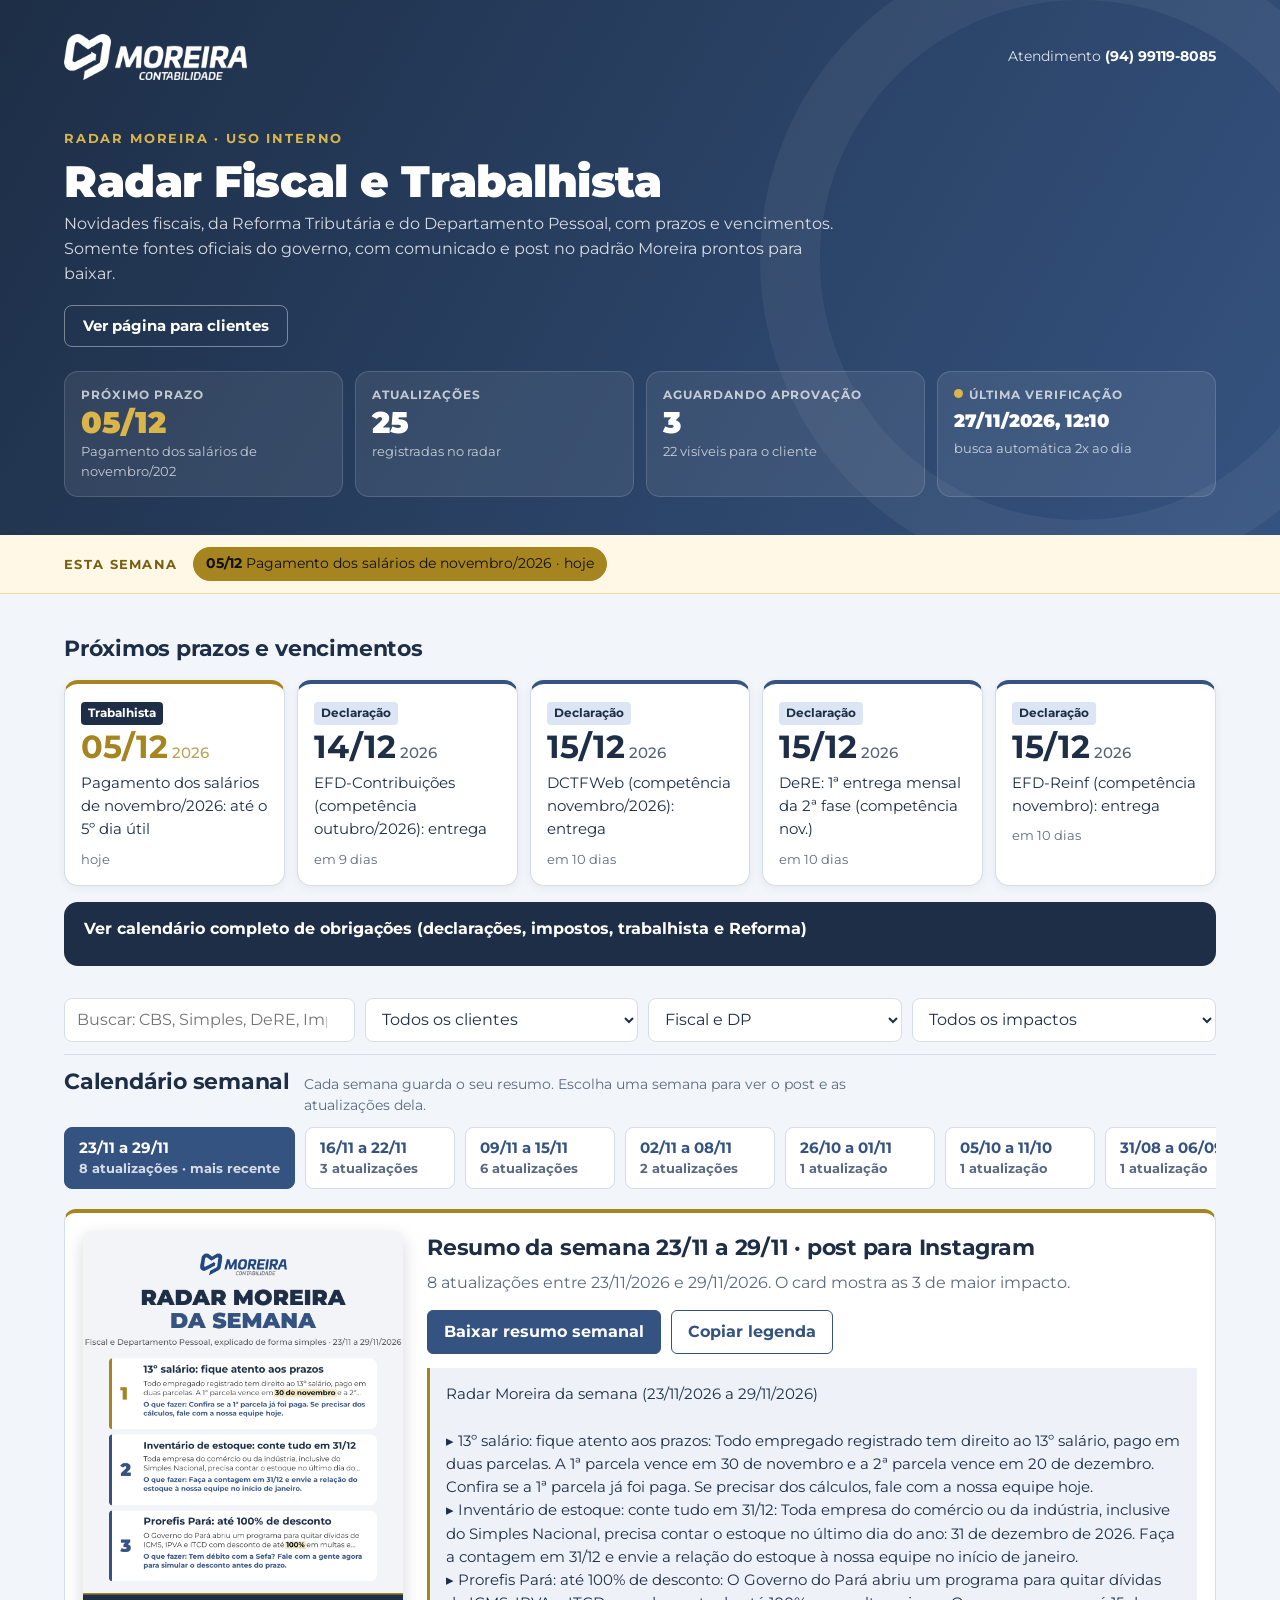
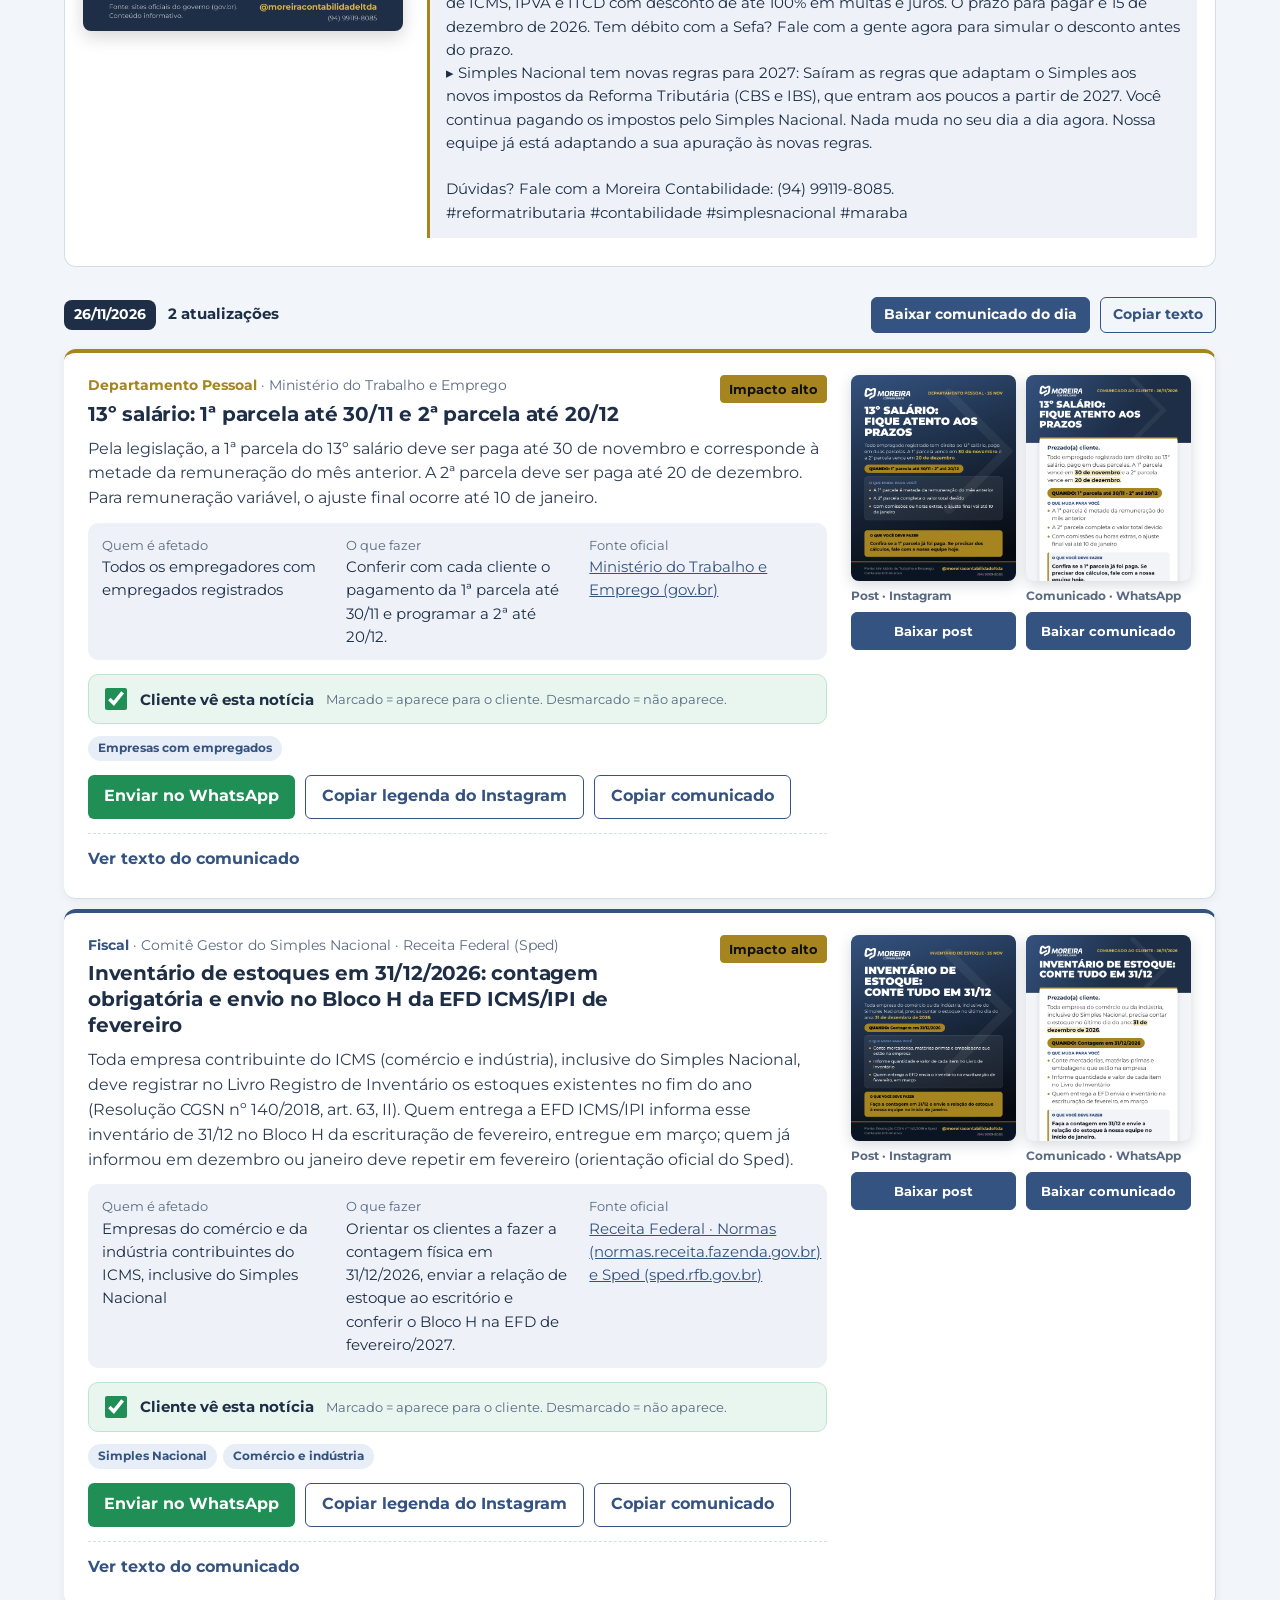
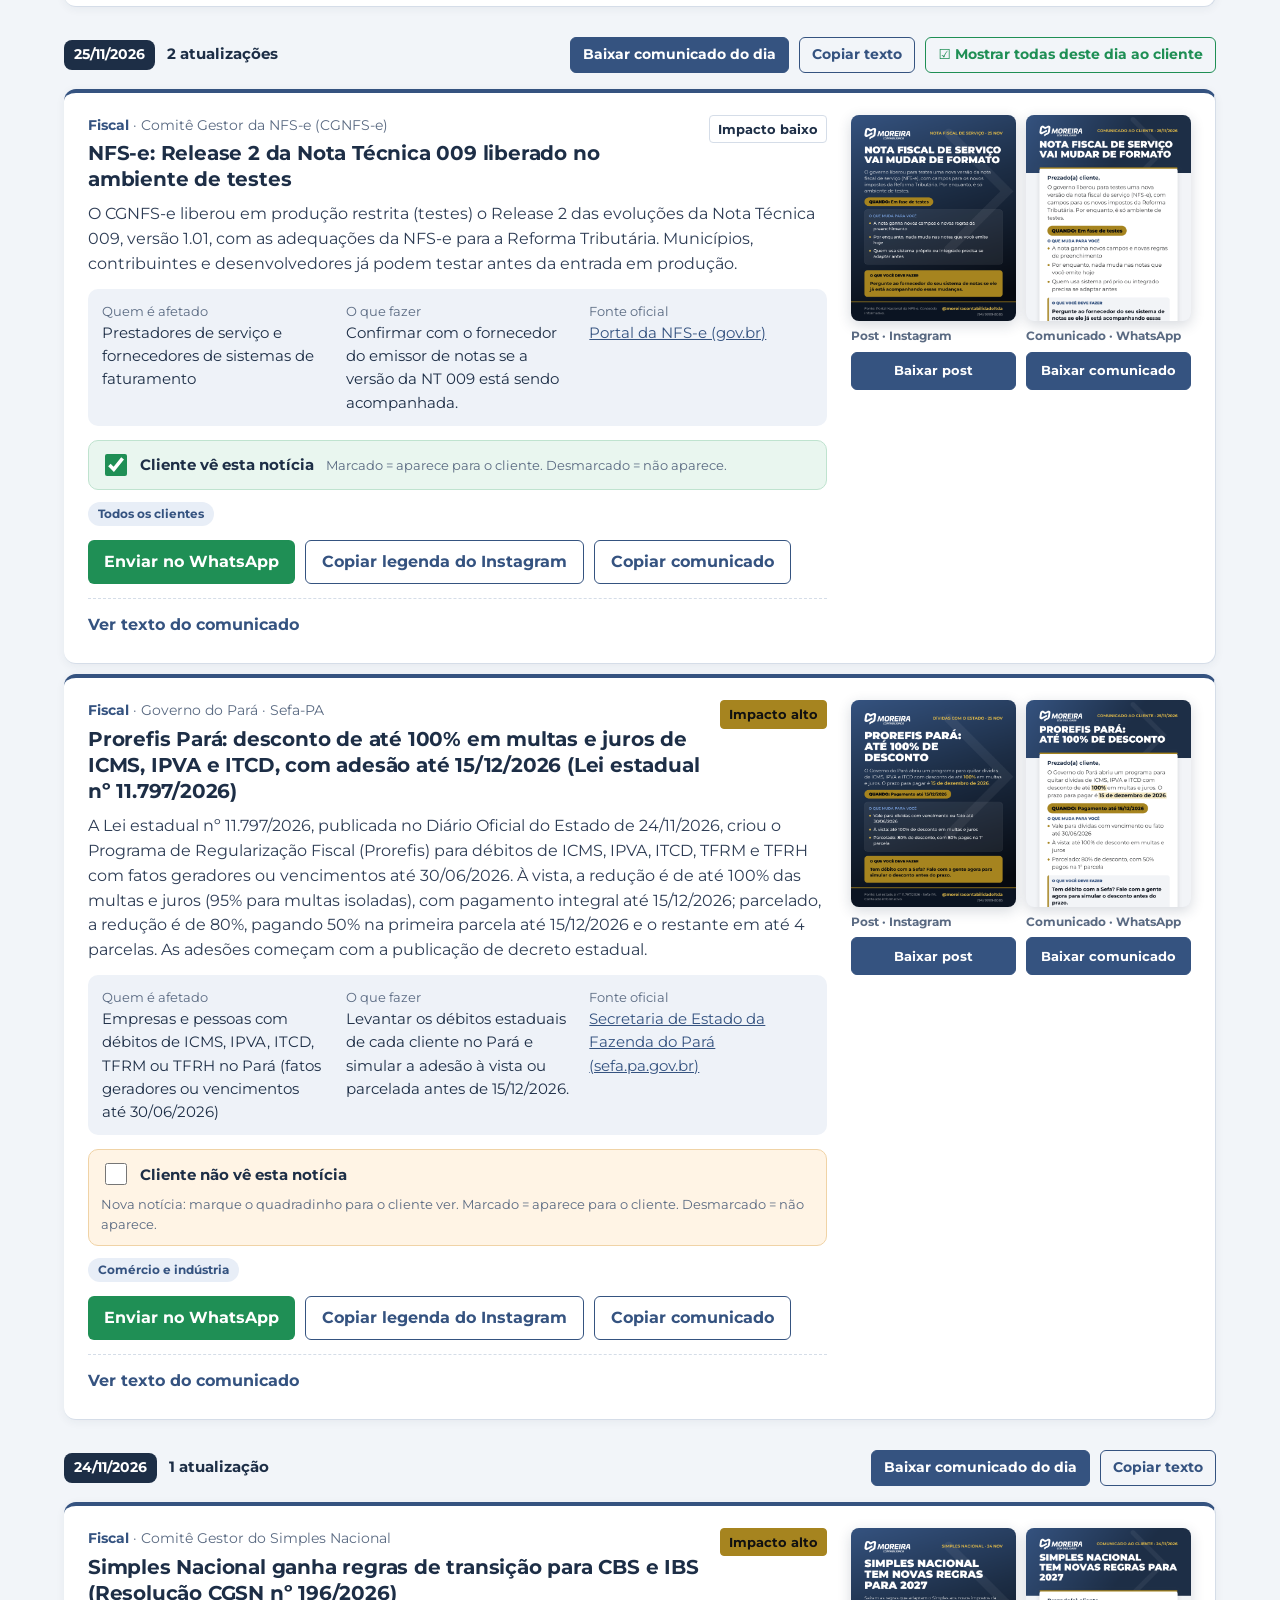
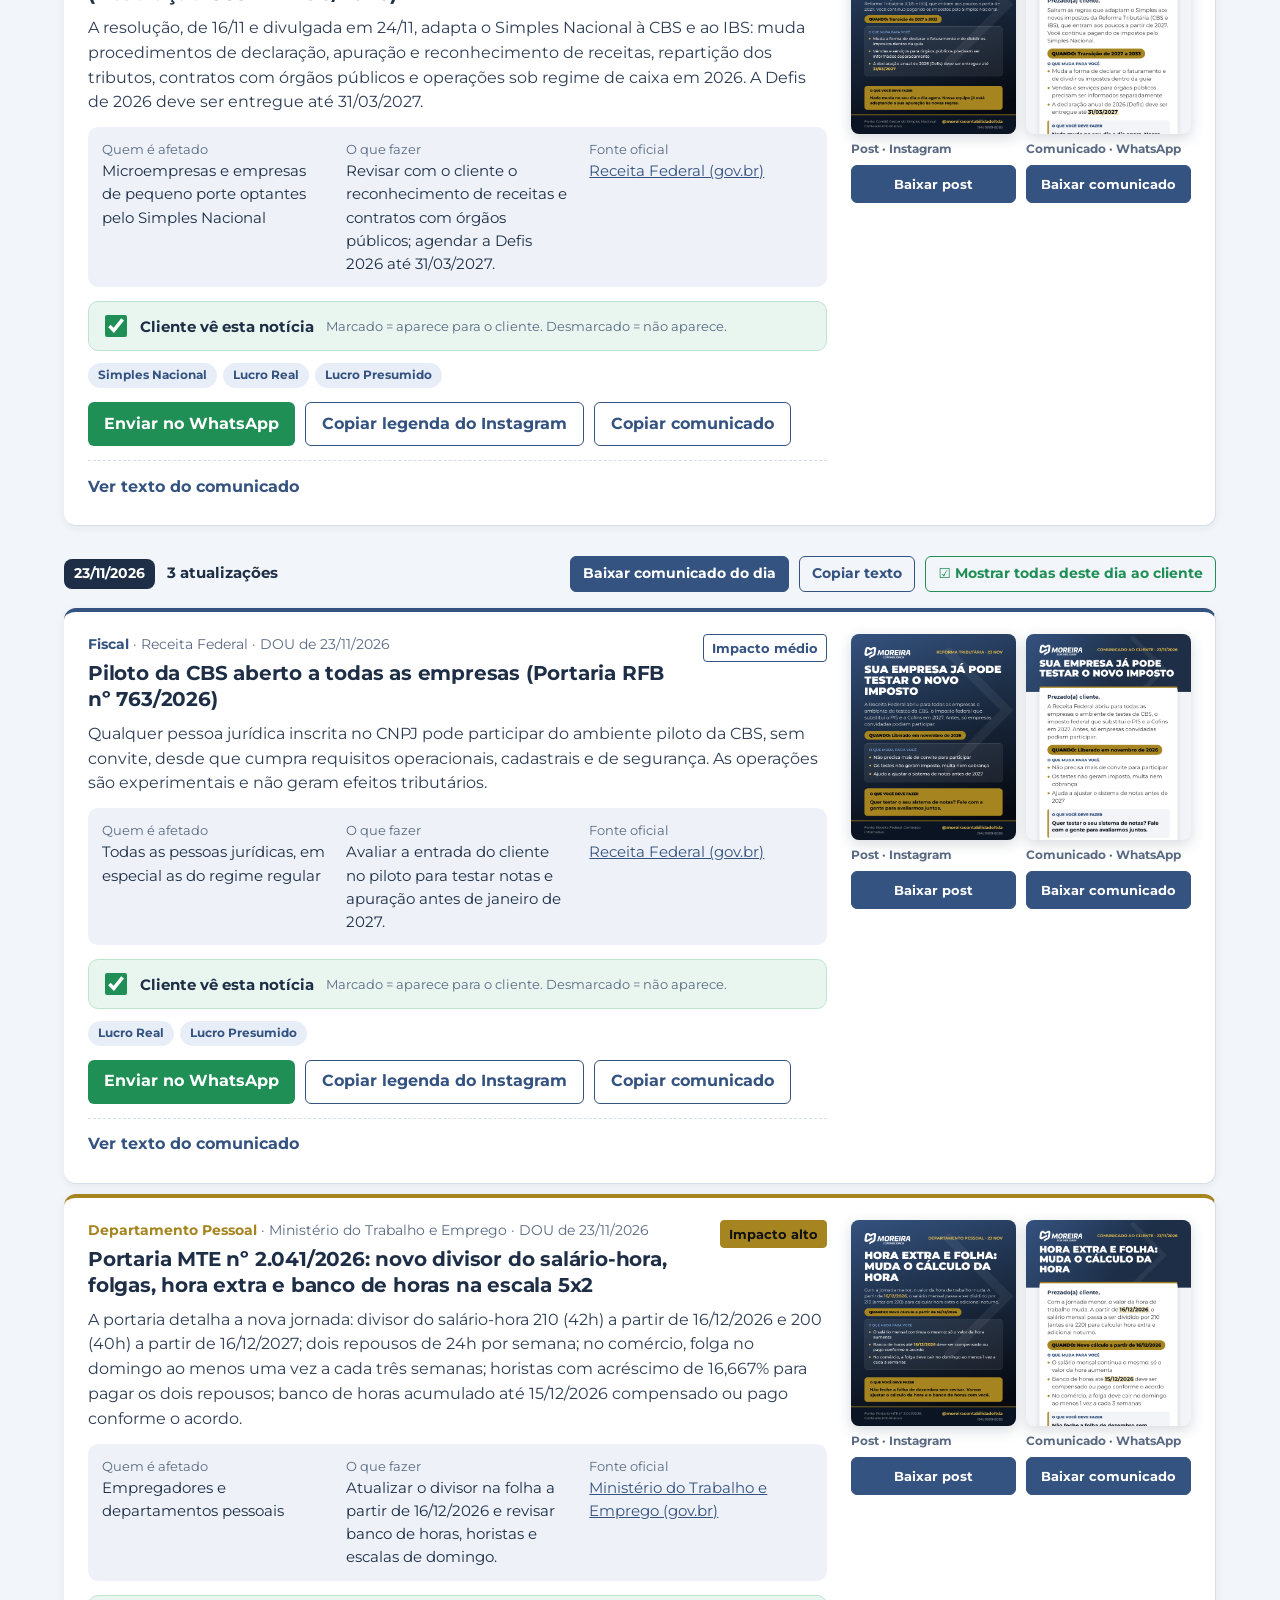
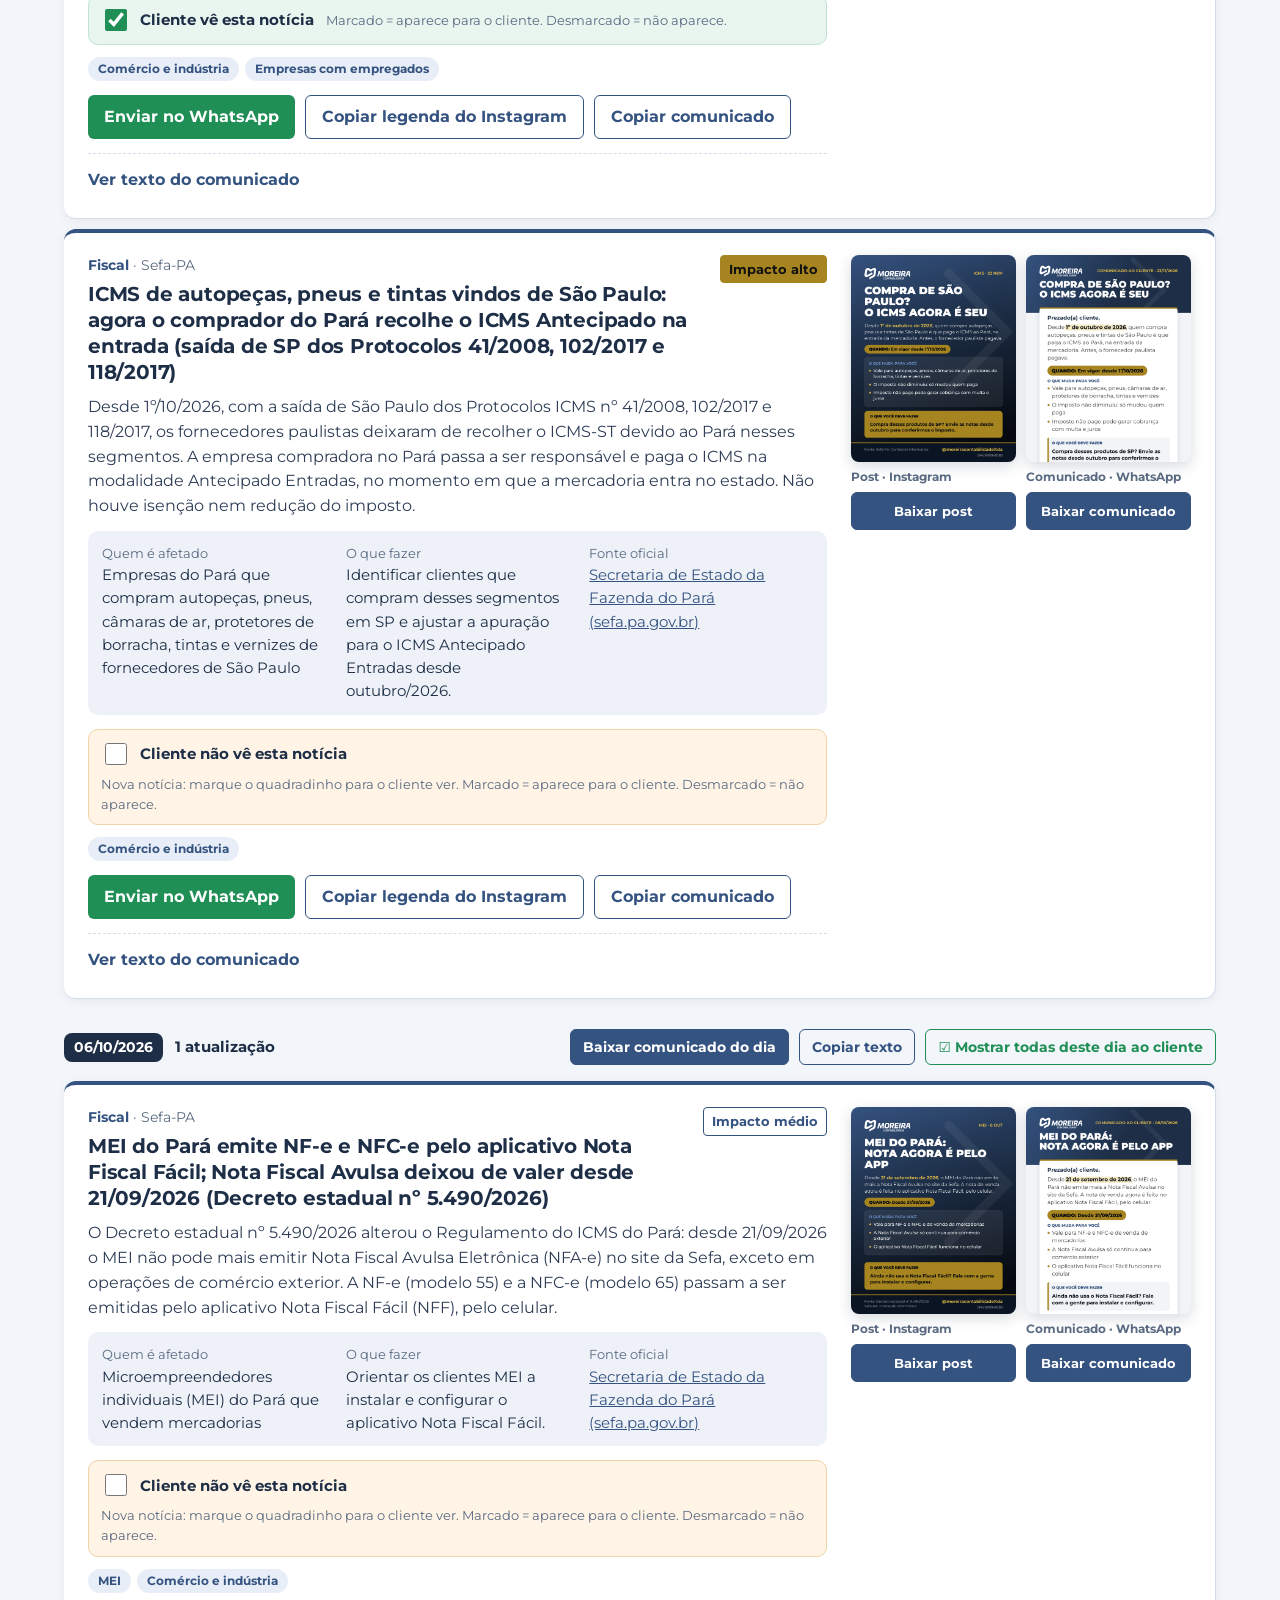
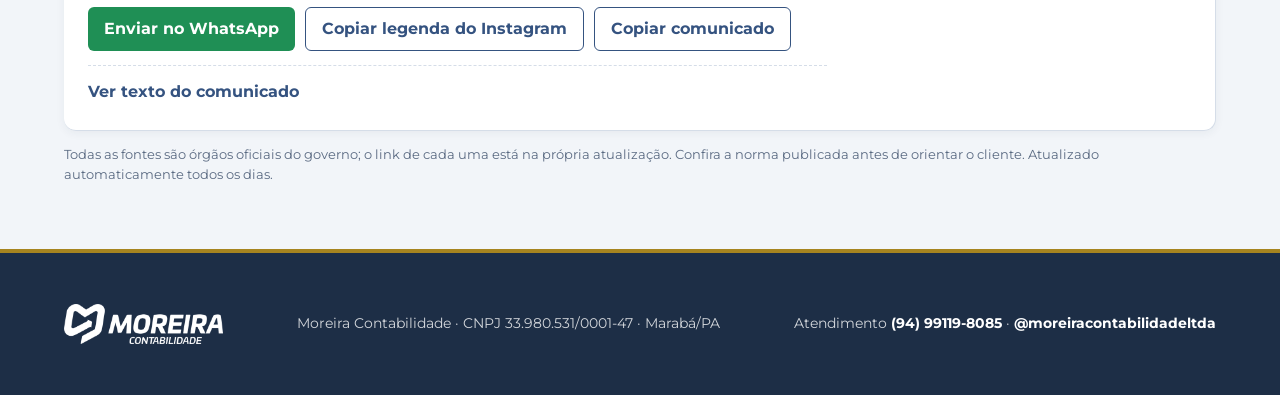
==== commit c522f3e9: "Equipe: notícias novas aguardando decisão aparecem sempre na lista Co-Authored-By: Claude Opus 5.5 <" ====
--- a/index.html
+++ b/index.html
@@ -508,7 +508,7 @@
 $('#tipoBtns').addEventListener('click',e=>{const b=e.target.closest('button[data-tipo]');if(!b)return;tipoSel=b.dataset.tipo;renderTrack()});
 function render(){
   const q=$('#q').value.trim().toLowerCase(),imp=$('#imp').value,st=$('#setor').value,pf=$('#perfil').value;
-  const W=CLIENTE?null:((selWeek&&selWeek!=='todas')?semana():(selWeek==='todas'?null:semana()));const f=items.filter(i=>(!W||(i.data>=W.ini&&i.data<=W.fim))&&(!imp||(imp==='vis:on'?i.cliente!==false:imp==='vis:off'?i.cliente===false:i.impacto===imp))&&(!st||(i.setor||'fiscal')===st)&&(!pf||perfis(i).includes(pf)||perfis(i).includes('todos'))&&(!q||[i.titulo,i.orgao,i.resumo,i.quem,i.acao].join(' ').toLowerCase().includes(q)))
+  const W=CLIENTE?null:((selWeek&&selWeek!=='todas')?semana():(selWeek==='todas'?null:semana()));const f=items.filter(i=>(!W||(i.data>=W.ini&&i.data<=W.fim)||(i.aguardando&&i.cliente===false))&&(!imp||(imp==='vis:on'?i.cliente!==false:imp==='vis:off'?i.cliente===false:i.impacto===imp))&&(!st||(i.setor||'fiscal')===st)&&(!pf||perfis(i).includes(pf)||perfis(i).includes('todos'))&&(!q||[i.titulo,i.orgao,i.resumo,i.quem,i.acao].join(' ').toLowerCase().includes(q)))
     .sort((a,b)=>String(b.data).localeCompare(String(a.data)));
   if(CLIENTE){renderCliente();return}
   if(!f.length){if(CLIENTE)$('#vendo').innerHTML='Nenhuma notícia encontrada para esta escolha.';$('#list').innerHTML=`<p class="empty">${items.length?'Nada encontrado com esses filtros.':'Ainda não há atualizações registradas.'}</p>`;return}
